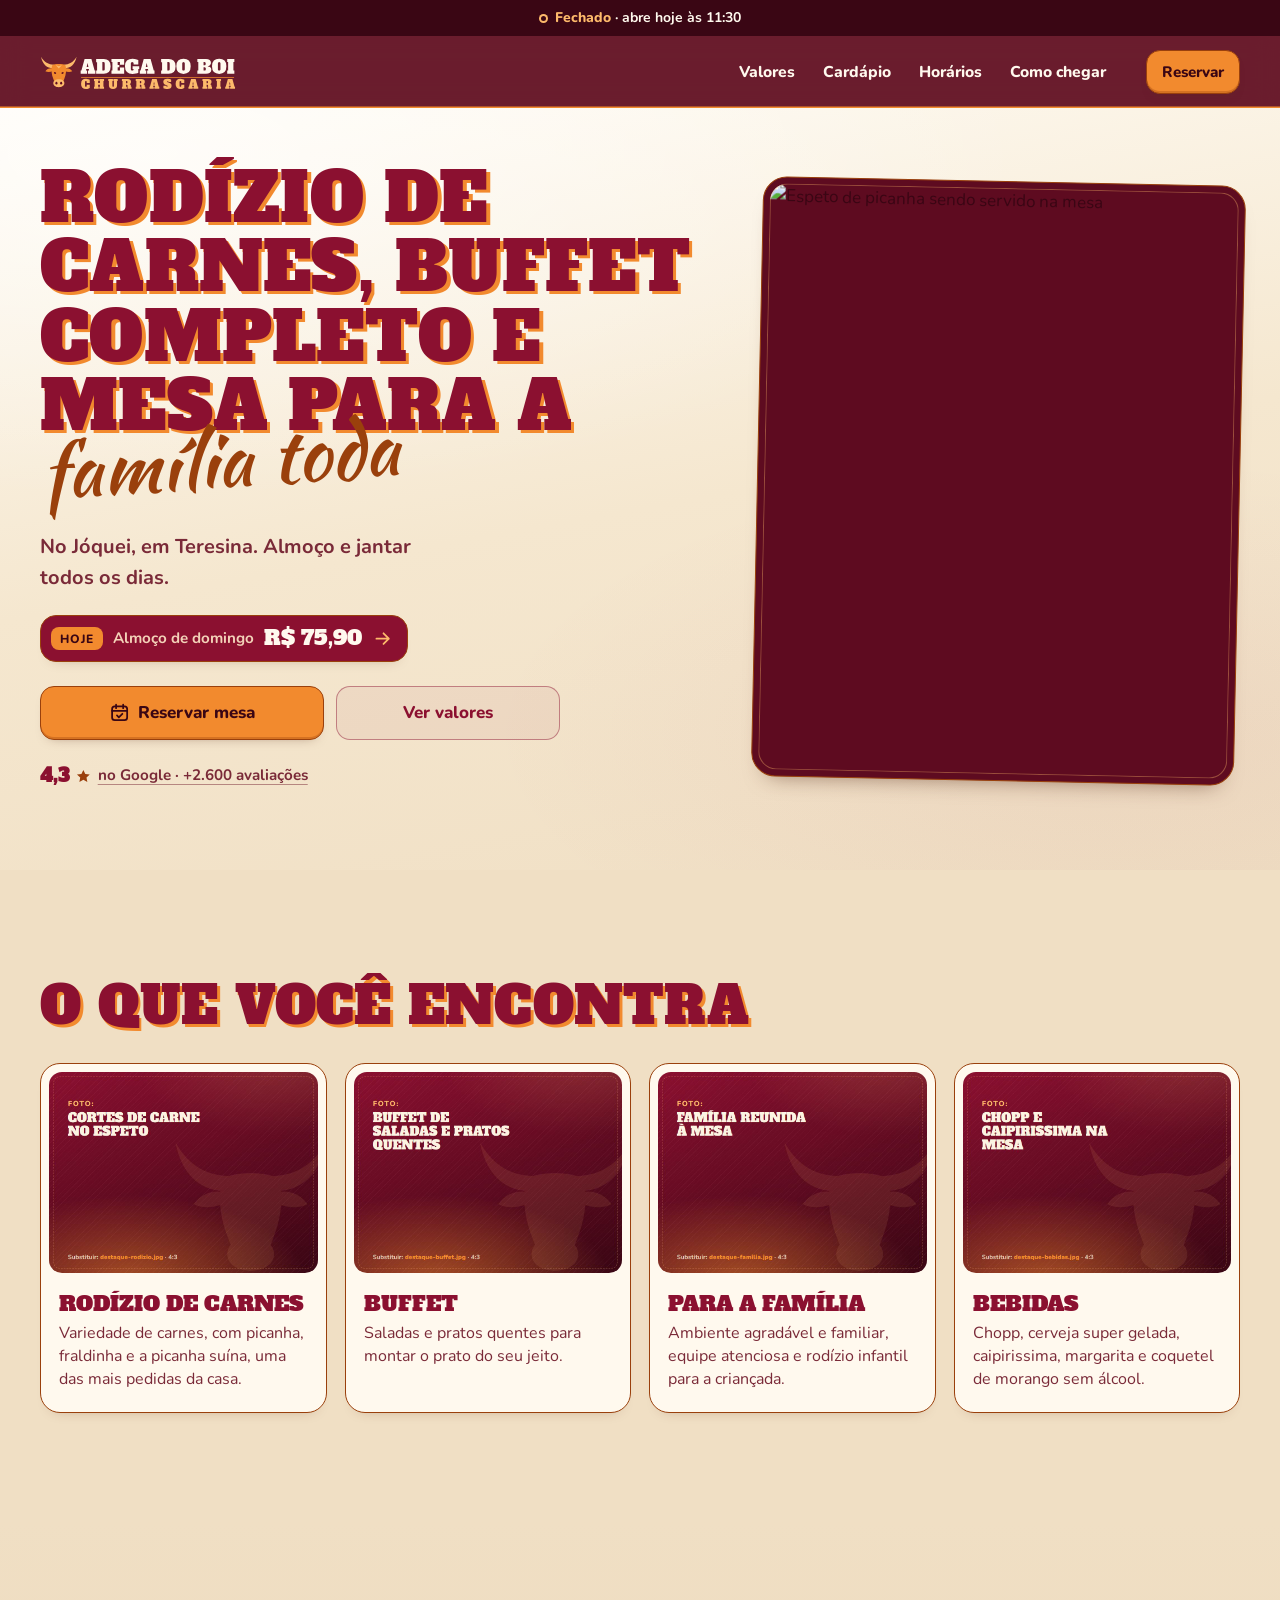
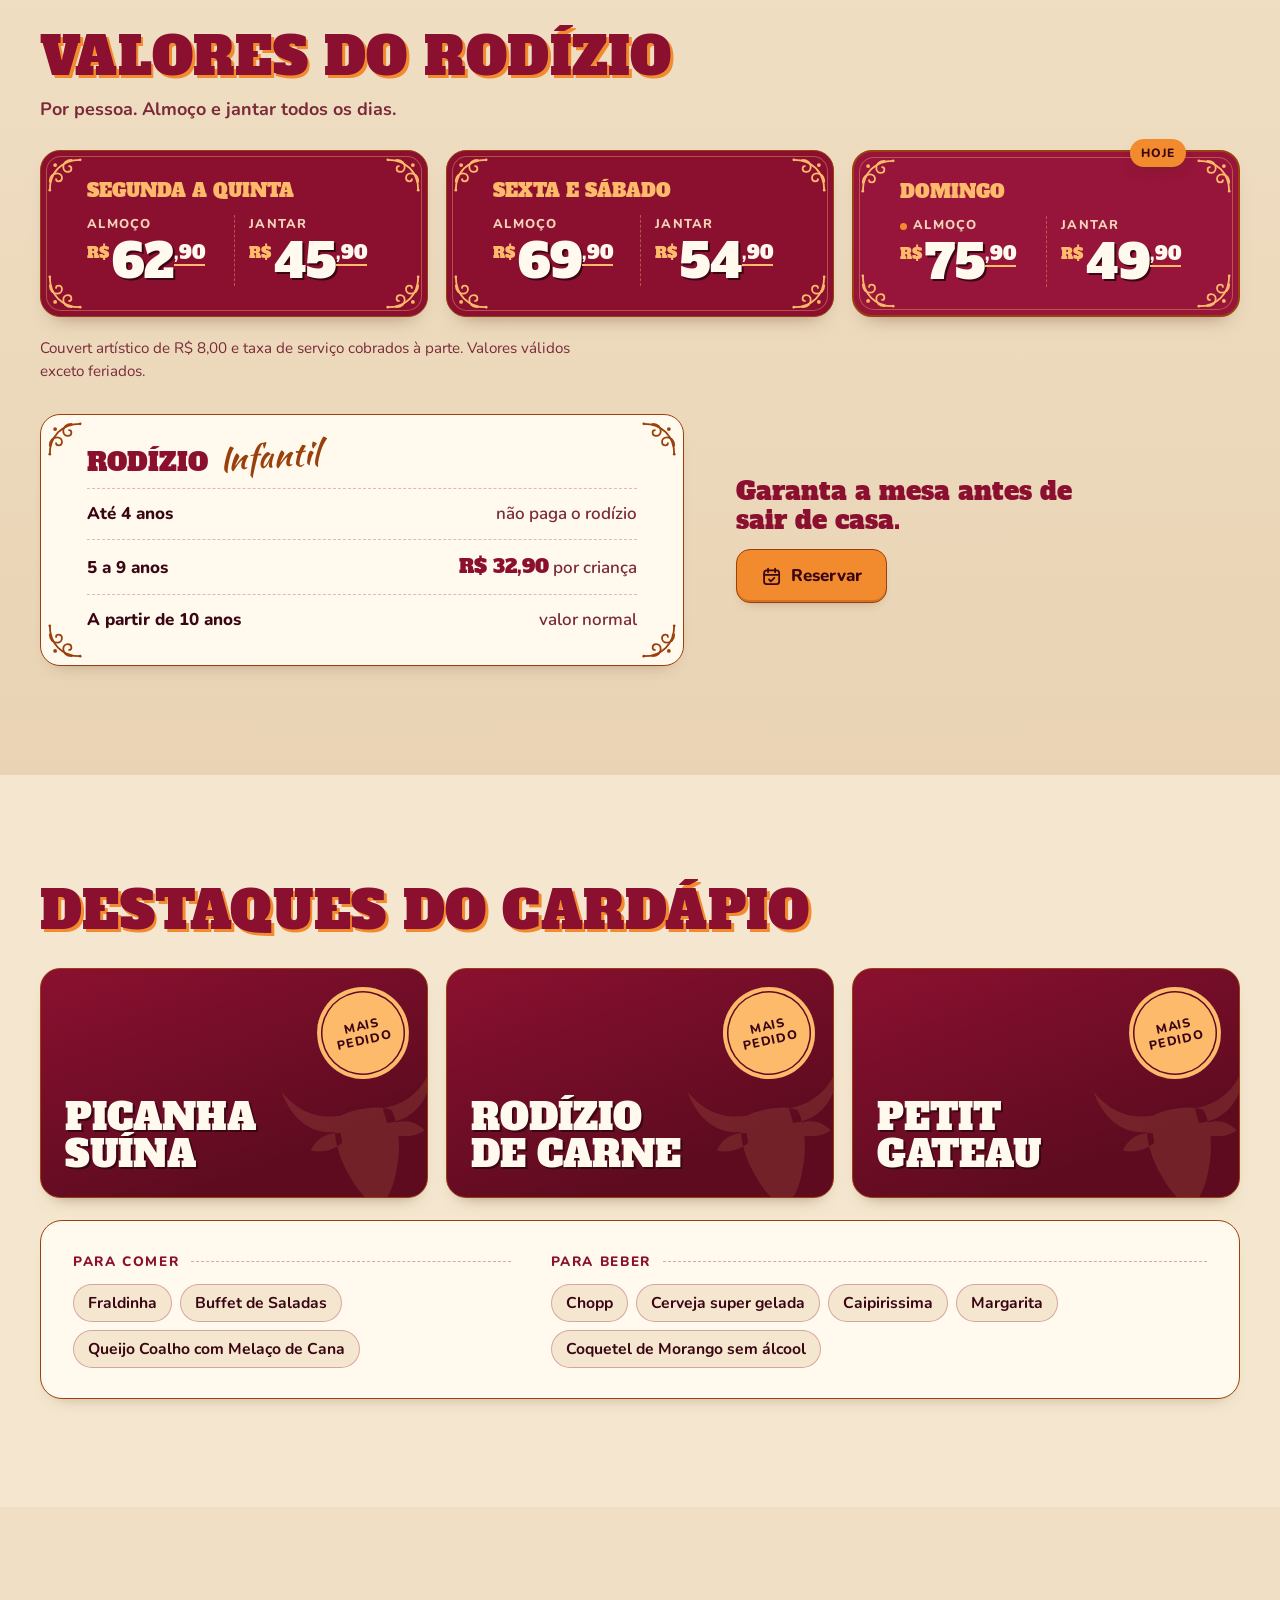
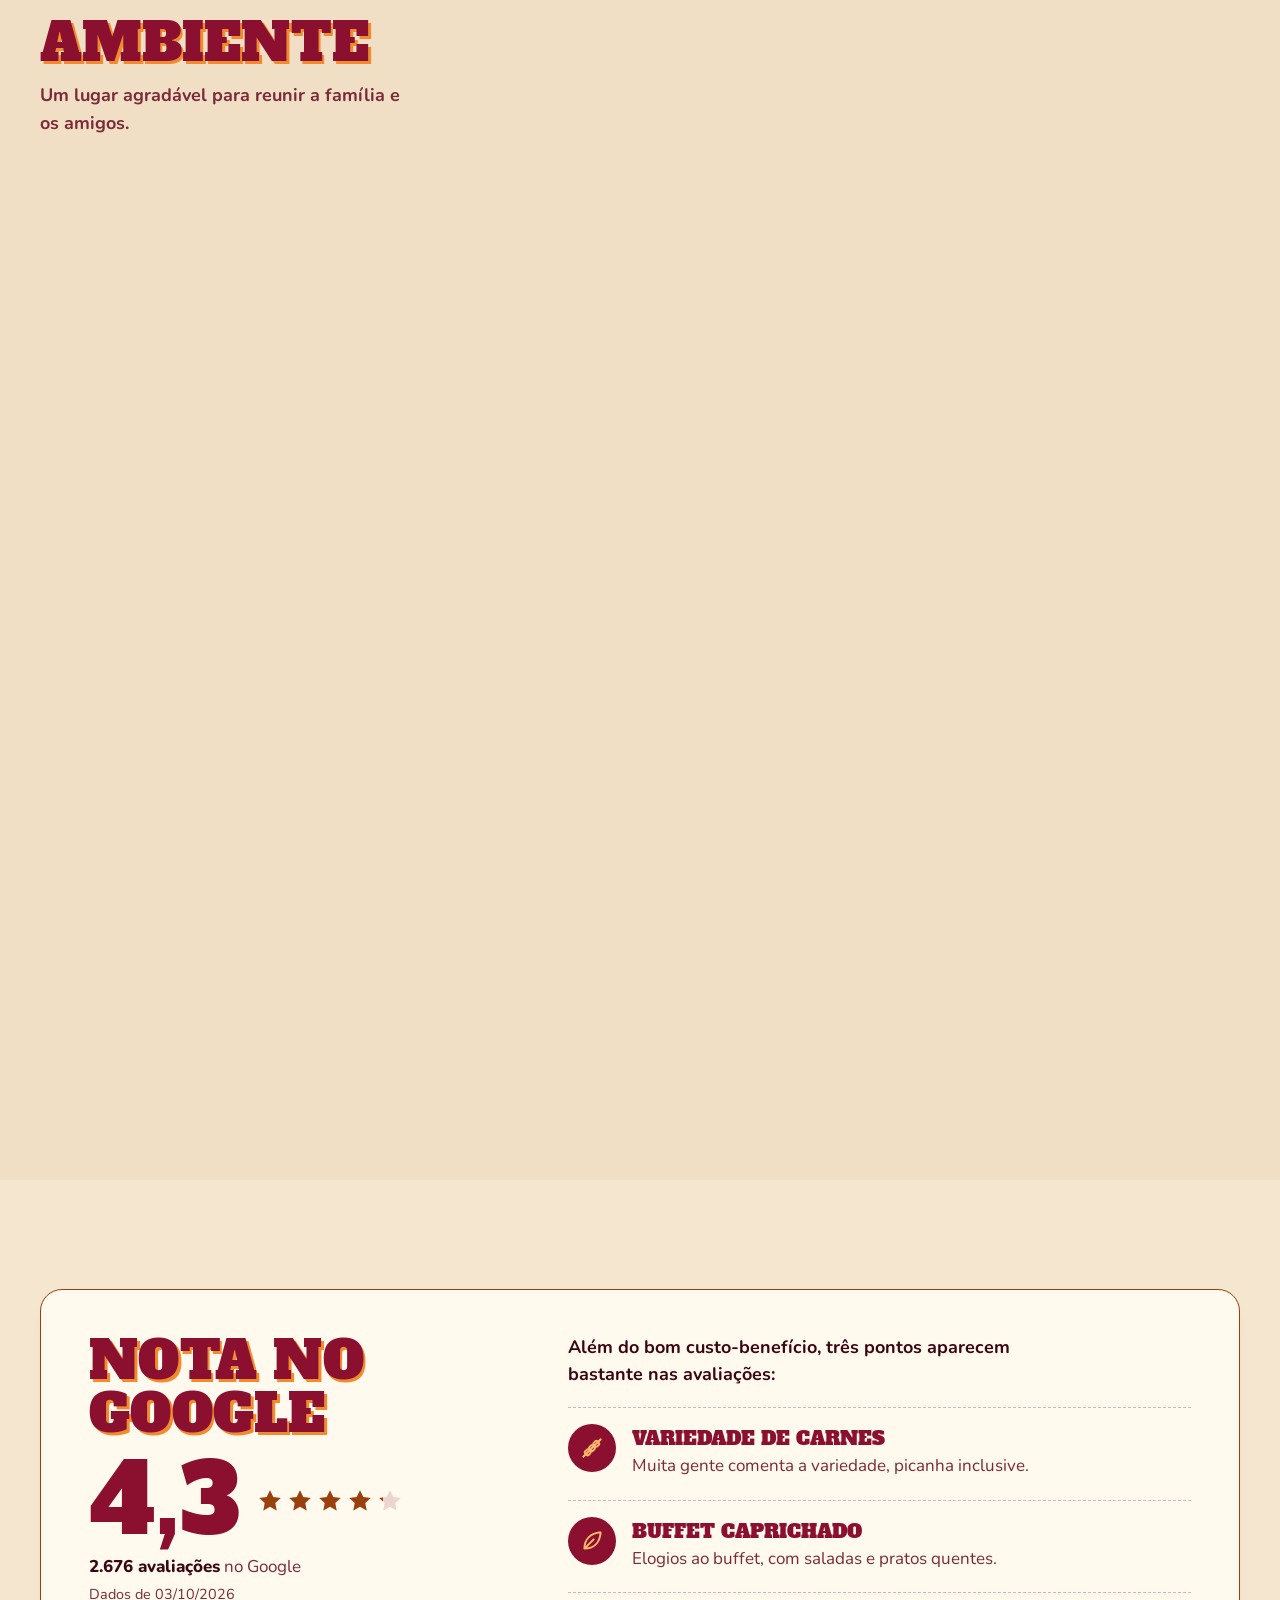
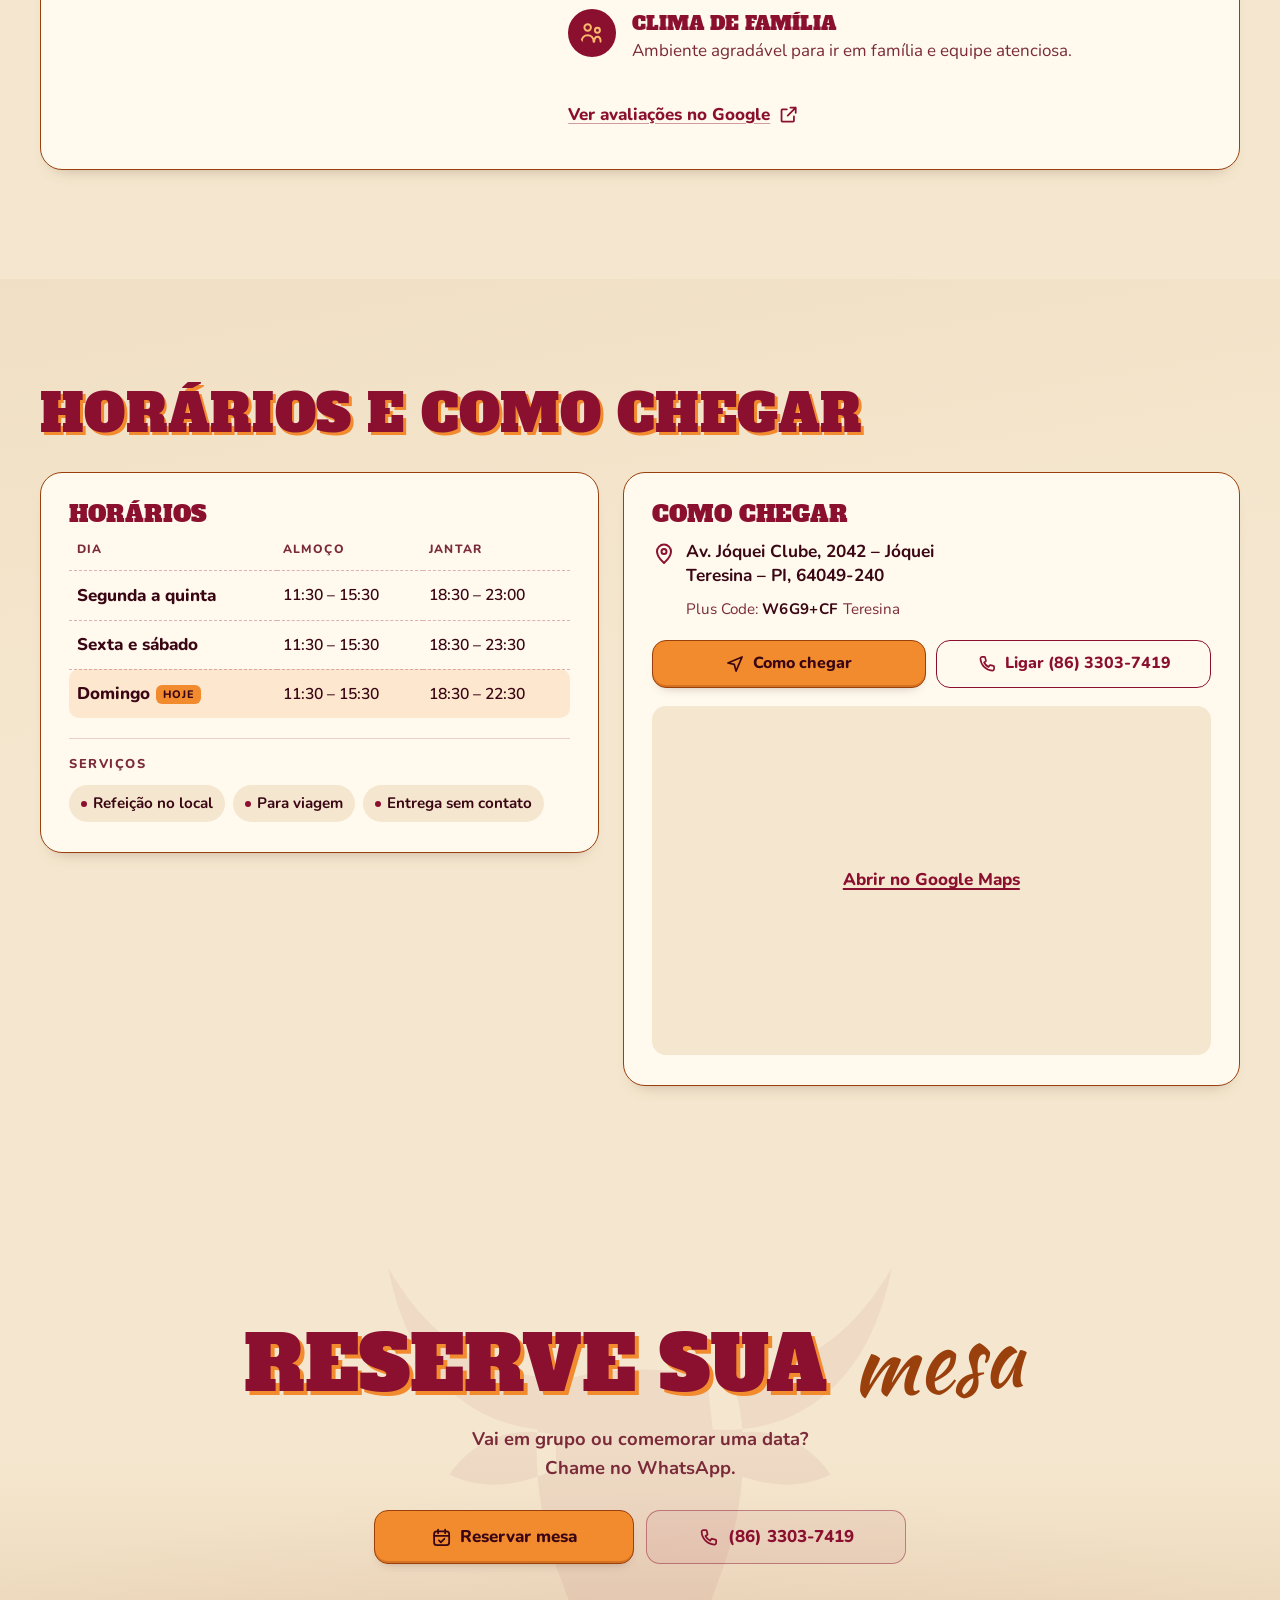
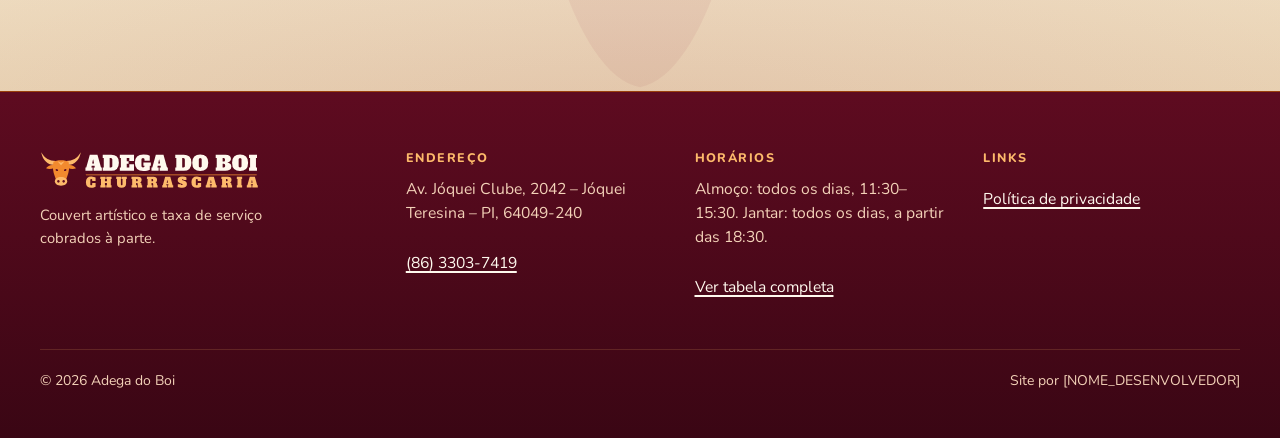
==== index.html @ 722ccd16 "Landing page da Adega do Boi Site estático de uma página para a churrascaria Adega do Boi (Jóquei, T" ====
<!doctype html>
<html lang="pt-BR">
<head>
  <meta charset="utf-8">
  <meta name="viewport" content="width=device-width, initial-scale=1, viewport-fit=cover">
  <title>Adega do Boi | Churrascaria e Rodízio em Teresina – PI</title>
  <meta name="description" content="Rodízio de carnes e buffet no Jóquei, Teresina. Veja valores, horários e reserve sua mesa.">
  <!-- CONFIRMAR: trocar https://www.adegadoboi.com.br pelo domínio final (aqui, no config.js, no sitemap.xml e no robots.txt) -->
  <link rel="canonical" href="https://www.adegadoboi.com.br/">
  <meta name="theme-color" content="#3A0614">
  <meta name="format-detection" content="telephone=no">

  <meta property="og:type" content="website">
  <meta property="og:locale" content="pt_BR">
  <meta property="og:site_name" content="Adega do Boi">
  <meta property="og:title" content="Adega do Boi | Churrascaria e Rodízio em Teresina – PI">
  <meta property="og:description" content="Rodízio de carnes e buffet no Jóquei, Teresina. Veja valores, horários e reserve sua mesa.">
  <meta property="og:url" content="https://www.adegadoboi.com.br/">
  <meta property="og:image" content="https://www.adegadoboi.com.br/assets/img/og-image.jpg">
  <meta property="og:image:width" content="1200">
  <meta property="og:image:height" content="630">
  <meta property="og:image:alt" content="Adega do Boi — rodízio de carnes e buffet no Jóquei, Teresina">
  <meta name="twitter:card" content="summary_large_image">
  <meta name="twitter:title" content="Adega do Boi | Churrascaria e Rodízio em Teresina – PI">
  <meta name="twitter:description" content="Rodízio de carnes e buffet no Jóquei, Teresina. Veja valores, horários e reserve sua mesa.">
  <meta name="twitter:image" content="https://www.adegadoboi.com.br/assets/img/og-image.jpg">

  <link rel="icon" href="assets/img/favicon.svg" type="image/svg+xml">
  <link rel="apple-touch-icon" href="assets/img/apple-touch-icon.png">

  <link rel="preconnect" href="https://fonts.googleapis.com">
  <link rel="preconnect" href="https://fonts.gstatic.com" crossorigin>
  <link rel="stylesheet" href="https://fonts.googleapis.com/css2?family=Alfa+Slab+One&amp;family=Kaushan+Script&amp;family=Nunito:wght@400;600;700;800&amp;display=swap" media="print" onload="this.media='all'">
  <noscript><link rel="stylesheet" href="https://fonts.googleapis.com/css2?family=Alfa+Slab+One&amp;family=Kaushan+Script&amp;family=Nunito:wght@400;600;700;800&amp;display=swap"></noscript>
  <link rel="stylesheet" href="assets/css/style.css">
  <script>(function(d){d.classList.add("js","cta-hero-visivel");if(!matchMedia('(prefers-reduced-motion: reduce)').matches&&'IntersectionObserver' in window){d.classList.add('js-motion');setTimeout(function(){if(!window.__adbReady)d.classList.remove('js-motion')},3000)}})(document.documentElement)</script>

  <script type="application/ld+json">
  {
    "@context": "https://schema.org",
    "@type": "Restaurant",
    "name": "Adega do Boi",
    "url": "https://www.adegadoboi.com.br/",
    "image": "https://www.adegadoboi.com.br/assets/img/og-image.jpg",
    "telephone": "+55 86 3303-7419",
    "servesCuisine": ["Churrasco", "Rodízio de carnes", "Brasileira"],
    "priceRange": "R$ 40–120",
    "address": {
      "@type": "PostalAddress",
      "streetAddress": "Av. Jóquei Clube, 2042 – Jóquei",
      "addressLocality": "Teresina",
      "addressRegion": "PI",
      "postalCode": "64049-240",
      "addressCountry": "BR"
    },
    "openingHoursSpecification": [
      { "@type": "OpeningHoursSpecification", "dayOfWeek": ["Monday", "Tuesday", "Wednesday", "Thursday", "Friday", "Saturday", "Sunday"], "opens": "11:30", "closes": "15:30" },
      { "@type": "OpeningHoursSpecification", "dayOfWeek": ["Monday", "Tuesday", "Wednesday", "Thursday"], "opens": "18:30", "closes": "23:00" },
      { "@type": "OpeningHoursSpecification", "dayOfWeek": ["Friday", "Saturday"], "opens": "18:30", "closes": "23:30" },
      { "@type": "OpeningHoursSpecification", "dayOfWeek": "Sunday", "opens": "18:30", "closes": "22:30" }
    ]
  }
  </script>
</head>
<body>
  <!-- Ícones (desenhados à mão, traço único) -->
  <svg width="0" height="0" style="position:absolute" aria-hidden="true" focusable="false">
    <defs>
      <symbol id="i-mesa" viewBox="0 0 24 24"><rect x="3.5" y="5" width="17" height="15.5" rx="3"/><path d="M8 3v4M16 3v4M3.5 10h17M9 15.2l2.1 2.1 4-4"/></symbol>
      <symbol id="i-tel" viewBox="0 0 24 24"><path d="M6.2 3.5h2.6c.5 0 .9.3 1 .8l.9 3.6c.1.4 0 .9-.4 1.1l-1.8 1.2a12 12 0 0 0 5.3 5.3l1.2-1.8c.3-.4.7-.5 1.1-.4l3.6.9c.5.1.8.5.8 1v2.6c0 1.2-1 2.2-2.2 2.1C10.6 19.4 4.6 13.4 4.1 5.7 4 4.5 5 3.5 6.2 3.5z"/></symbol>
      <symbol id="i-rota" viewBox="0 0 24 24"><path d="M3.5 10.8 20.5 3.5l-7.3 17-2.1-8.1z"/></symbol>
      <symbol id="i-pin" viewBox="0 0 24 24"><path d="M12 21s-7-6.1-7-11.4a7 7 0 0 1 14 0C19 14.9 12 21 12 21z"/><circle cx="12" cy="9.6" r="2.5"/></symbol>
      <symbol id="i-menu" viewBox="0 0 24 24"><path d="M4 7h16M4 12h16M4 17h16"/></symbol>
      <symbol id="i-fechar" viewBox="0 0 24 24"><path d="M6 6l12 12M18 6 6 18"/></symbol>
      <symbol id="i-insta" viewBox="0 0 24 24"><rect x="3.5" y="3.5" width="17" height="17" rx="5"/><circle cx="12" cy="12" r="4"/><circle cx="17.2" cy="6.8" r=".6"/></symbol>
      <symbol id="i-seta" viewBox="0 0 24 24"><path d="M5 12h14M13 6l6 6-6 6"/></symbol>
      <symbol id="i-externo" viewBox="0 0 24 24"><path d="M14 4h6v6M20 4l-9 9M18 14v5a1 1 0 0 1-1 1H5a1 1 0 0 1-1-1V7a1 1 0 0 1 1-1h5"/></symbol>
      <symbol id="i-estrela" viewBox="0 0 24 24"><path d="m12 2.8 2.8 5.8 6.4.8-4.7 4.4 1.2 6.3L12 17l-5.7 3.1 1.2-6.3-4.7-4.4 6.4-.8z"/></symbol>
      <symbol id="i-espeto" viewBox="0 0 24 24"><path d="M3 21 21 3"/><rect x="5.7" y="13.8" width="4.6" height="4.6" rx="1.2" transform="rotate(45 8 16.1)"/><rect x="9.7" y="9.8" width="4.6" height="4.6" rx="1.2" transform="rotate(45 12 12.1)"/><rect x="13.7" y="5.8" width="4.6" height="4.6" rx="1.2" transform="rotate(45 16 8.1)"/></symbol>
      <symbol id="i-folha" viewBox="0 0 24 24"><path d="M5 19C5 10.5 10.5 5 20 4c-.8 9.4-6.3 15-15 15zM5 19l8.5-8.5"/></symbol>
      <symbol id="i-familia" viewBox="0 0 24 24"><circle cx="8" cy="7" r="3"/><circle cx="17" cy="9.4" r="2.3"/><path d="M2.5 20c0-3.6 2.4-6 5.5-6s5.5 2.4 5.5 6M14 20c.2-2.8 1.3-4.5 3-4.5s2.9 1.7 3 4.5"/></symbol>
      <symbol id="i-boi" viewBox="0 0 100 100"><path d="M37 41C22 42 9 33 5 12c8 14 19 20 33 20zM63 41c15 1 28-8 32-29-8 14-19 20-33 20zM35 42c-8-2-15 1-19 7 6 3 13 2 19-1zM65 42c8-2 15 1 19 7-6 3-13 2-19-1zM33 34c6-5 28-5 34 0 3 10 1 24-3 34-3 9-8 18-14 19-6-1-11-10-14-19-4-10-6-24-3-34z"/></symbol>
    </defs>
  </svg>

  <a class="skip" href="#conteudo">Pular para o conteúdo</a>

  <!-- 1. Status (calculado em JS a partir da tabela de horários, fuso America/Fortaleza) -->
  <div class="status" data-status>
    <p class="status__line">
      <span class="status__dot" aria-hidden="true"></span>
      <span class="status__window"><span class="status__text" data-status-text>Almoço e jantar todos os dias</span></span>
    </p>
  </div>

  <!-- 2. Header -->
  <header class="header" data-header>
    <div class="header__bar wrap">
      <a class="header__logo" href="#topo" aria-label="Adega do Boi, ir para o início">
        <!-- Logo PROVISÓRIO: troque o arquivo assets/img/logo-placeholder.svg -->
        <img src="assets/img/logo-placeholder.svg" width="419" height="81" alt="Adega do Boi — Churrascaria">
      </a>
      <nav class="nav" aria-label="Seções">
        <ul class="nav__list">
          <li><a href="#valores">Valores</a></li>
          <li><a href="#cardapio">Cardápio</a></li>
          <li><a href="#horarios">Horários</a></li>
          <li><a href="#como-chegar">Como chegar</a></li>
        </ul>
      </nav>
      <a class="btn btn--primary btn--sm header__cta" href="https://wa.me/558633037419?text=Ol%C3%A1!%20Gostaria%20de%20reservar%20uma%20mesa%20na%20Adega%20do%20Boi.%0AData%3A%20__%0AHor%C3%A1rio%3A%20__%0APessoas%3A%20__" target="_blank" rel="noopener" data-reserva data-track="reservar_whatsapp" data-origem="header">Reservar</a>
      <button class="header__toggle" type="button" aria-expanded="false" aria-controls="menu-mobile" data-menu-toggle>
        <svg class="icon icon--abrir" aria-hidden="true"><use href="#i-menu"/></svg>
        <svg class="icon icon--fechar" aria-hidden="true"><use href="#i-fechar"/></svg>
        <span class="sr-only">Menu</span>
      </button>
    </div>
    <div class="menu" id="menu-mobile" data-menu>
      <ul class="menu__list wrap">
        <li><a href="#valores">Valores</a></li>
        <li><a href="#cardapio">Cardápio</a></li>
        <li><a href="#horarios">Horários</a></li>
        <li><a href="#como-chegar">Como chegar</a></li>
      </ul>
    </div>
  </header>

  <main id="conteudo">
    <!-- 3. Hero -->
    <section class="hero" id="topo" aria-labelledby="hero-titulo">
      <div class="hero__inner wrap">
        <div class="hero__text">
          <h1 class="hero__title" id="hero-titulo">
            Rodízio de carnes, buffet completo e mesa para&nbsp;a <span class="brush brush--paint">família toda</span>
          </h1>
          <p class="hero__sub">No Jóquei, em Teresina. Almoço e jantar todos os dias.</p>

          <!-- Preenchido pelo JS a partir da tabela de valores abaixo (sem duplicar preço) -->
          <a class="today" href="#valores" data-today hidden>
            <span class="today__tag" data-today-tag>Hoje</span>
            <span class="today__label" data-today-label></span>
            <span class="today__price" data-today-price></span>
            <svg class="icon today__arrow" aria-hidden="true"><use href="#i-seta"/></svg>
          </a>

          <div class="hero__ctas">
            <a class="btn btn--primary btn--lg" href="https://wa.me/558633037419?text=Ol%C3%A1!%20Gostaria%20de%20reservar%20uma%20mesa%20na%20Adega%20do%20Boi.%0AData%3A%20__%0AHor%C3%A1rio%3A%20__%0APessoas%3A%20__" target="_blank" rel="noopener" data-reserva data-track="reservar_whatsapp" data-origem="hero">
              <svg class="icon" aria-hidden="true"><use href="#i-mesa"/></svg>
              Reservar mesa
            </a>
            <a class="btn btn--ghost btn--lg" href="#valores">Ver valores</a>
          </div>

          <!-- CONFIRMAR: trocar pelo link de compartilhamento do perfil no Google Maps (botão "Compartilhar" do perfil) -->
          <a class="gseal" href="https://www.google.com/maps/search/?api=1&amp;query=Adega%20do%20Boi%2C%20Av.%20J%C3%B3quei%20Clube%2C%202042%2C%20Teresina%20-%20PI" target="_blank" rel="noopener" data-track="ver_avaliacoes" data-origem="hero">
            <span class="gseal__score">4,3</span>
            <svg class="icon gseal__star" aria-hidden="true"><use href="#i-estrela"/></svg>
            <span class="gseal__text">no Google · +2.600 avaliações</span>
            <span class="sr-only">(abre o Google Maps)</span>
          </a>
        </div>

        <figure class="hero__media">
          <!-- FOTO: hero.jpg (4:5). Troque o arquivo mantendo o nome. -->
          <img src="assets/img/hero.jpg" width="1200" height="1500" alt="Espeto de picanha sendo servido na mesa" fetchpriority="high" decoding="async">
        </figure>
      </div>
    </section>

    <!-- 4. O que você encontra -->
    <section class="section section--cal-2" id="encontra" aria-labelledby="encontra-titulo">
      <div class="wrap">
        <h2 class="h2 reveal" id="encontra-titulo">O que você encontra</h2>
        <ul class="features" role="list">
          <li class="feature reveal">
            <img class="feature__img" src="assets/img/destaque-rodizio.jpg" width="960" height="720" alt="Cortes de carne no espeto" loading="lazy" decoding="async">
            <div class="feature__body">
              <h3 class="feature__title">Rodízio de carnes</h3>
              <p>Variedade de carnes, com picanha, fraldinha e a picanha suína, uma das mais pedidas da casa.</p>
            </div>
          </li>
          <li class="feature reveal">
            <img class="feature__img" src="assets/img/destaque-buffet.jpg" width="960" height="720" alt="Buffet de saladas e pratos quentes" loading="lazy" decoding="async">
            <div class="feature__body">
              <h3 class="feature__title">Buffet</h3>
              <!-- CONFIRMAR: o buffet está incluso no valor do rodízio? Não afirmar até confirmar. -->
              <p>Saladas e pratos quentes para montar o prato do seu jeito.</p>
            </div>
          </li>
          <li class="feature reveal">
            <img class="feature__img" src="assets/img/destaque-familia.jpg" width="960" height="720" alt="Família reunida à mesa" loading="lazy" decoding="async">
            <div class="feature__body">
              <h3 class="feature__title">Para a família</h3>
              <p>Ambiente agradável e familiar, equipe atenciosa e rodízio infantil para a criançada.</p>
            </div>
          </li>
          <li class="feature reveal">
            <img class="feature__img" src="assets/img/destaque-bebidas.jpg" width="960" height="720" alt="Chopp e caipirissima na mesa" loading="lazy" decoding="async">
            <div class="feature__body">
              <h3 class="feature__title">Bebidas</h3>
              <p>Chopp, cerveja super gelada, caipirissima, margarita e coquetel de morango sem álcool.</p>
            </div>
          </li>
        </ul>
      </div>
    </section>

    <!-- 5. Valores do rodízio — fonte única dos preços (o JS lê daqui para o destaque "Hoje") -->
    <section class="section section--valores" id="valores" aria-labelledby="valores-titulo">
      <div class="wrap">
        <div class="valores__head reveal">
          <h2 class="h2" id="valores-titulo">Valores do rodízio</h2>
          <p class="valores__lead">Por pessoa. Almoço e jantar todos os dias.</p>
        </div>

        <div class="prices">
          <article class="price-card reveal" data-dias="1 2 3 4">
            <h3 class="price-card__days">Segunda a quinta</h3>
            <span class="price-card__hoje" data-hoje-tag hidden>Hoje</span>
            <dl class="price-card__rows">
              <div class="price-row" data-refeicao="almoco">
                <dt>Almoço</dt>
                <dd><data class="price" value="62.90"><span class="price__cur">R$</span><span class="price__int">62</span><span class="price__cents">,90</span></data></dd>
              </div>
              <div class="price-row" data-refeicao="jantar">
                <dt>Jantar</dt>
                <dd><data class="price" value="45.90"><span class="price__cur">R$</span><span class="price__int">45</span><span class="price__cents">,90</span></data></dd>
              </div>
            </dl>
          </article>

          <article class="price-card reveal" data-dias="5 6">
            <h3 class="price-card__days">Sexta e sábado</h3>
            <span class="price-card__hoje" data-hoje-tag hidden>Hoje</span>
            <dl class="price-card__rows">
              <div class="price-row" data-refeicao="almoco">
                <dt>Almoço</dt>
                <dd><data class="price" value="69.90"><span class="price__cur">R$</span><span class="price__int">69</span><span class="price__cents">,90</span></data></dd>
              </div>
              <div class="price-row" data-refeicao="jantar">
                <dt>Jantar</dt>
                <dd><data class="price" value="54.90"><span class="price__cur">R$</span><span class="price__int">54</span><span class="price__cents">,90</span></data></dd>
              </div>
            </dl>
          </article>

          <article class="price-card reveal" data-dias="0">
            <h3 class="price-card__days">Domingo</h3>
            <span class="price-card__hoje" data-hoje-tag hidden>Hoje</span>
            <dl class="price-card__rows">
              <div class="price-row" data-refeicao="almoco">
                <dt>Almoço</dt>
                <dd><data class="price" value="75.90"><span class="price__cur">R$</span><span class="price__int">75</span><span class="price__cents">,90</span></data></dd>
              </div>
              <div class="price-row" data-refeicao="jantar">
                <dt>Jantar</dt>
                <dd><data class="price" value="49.90"><span class="price__cur">R$</span><span class="price__int">49</span><span class="price__cents">,90</span></data></dd>
              </div>
            </dl>
          </article>
        </div>

        <!-- CONFIRMAR: há música ao vivo? O site não afirma; o couvert artístico aparece só como cobrança. -->
        <p class="price-note reveal">Couvert artístico de R$ 8,00 e taxa de serviço cobrados à parte. Valores válidos exceto feriados.</p>

        <div class="valores__foot">
          <!-- CONFIRMAR: preço do rodízio infantil veio de um story com ~2 anos -->
          <div class="infantil reveal">
            <h3 class="infantil__title">Rodízio <span class="brush">Infantil</span></h3>
            <ul class="infantil__list" role="list">
              <li><span class="infantil__age">Até 4 anos</span><span class="infantil__val">não paga o rodízio</span></li>
              <li><span class="infantil__age">5 a 9 anos</span><span class="infantil__val"><strong>R$ 32,90</strong> por criança</span></li>
              <li><span class="infantil__age">A partir de 10 anos</span><span class="infantil__val">valor normal</span></li>
            </ul>
          </div>
          <div class="valores__cta reveal">
            <p>Garanta a mesa antes de sair de casa.</p>
            <a class="btn btn--primary btn--lg" href="https://wa.me/558633037419?text=Ol%C3%A1!%20Gostaria%20de%20reservar%20uma%20mesa%20na%20Adega%20do%20Boi.%0AData%3A%20__%0AHor%C3%A1rio%3A%20__%0APessoas%3A%20__" target="_blank" rel="noopener" data-reserva data-track="reservar_whatsapp" data-origem="valores">
              <svg class="icon" aria-hidden="true"><use href="#i-mesa"/></svg>
              Reservar
            </a>
          </div>
        </div>
      </div>
    </section>

    <!-- 6. Destaques do cardápio -->
    <section class="section section--cal" id="cardapio" aria-labelledby="cardapio-titulo">
      <div class="wrap">
        <h2 class="h2 reveal" id="cardapio-titulo">Destaques do cardápio</h2>
        <ul class="menu-top" role="list">
          <li class="dish reveal">
            <span class="dish__seal"><span>Mais</span> <span>pedido</span></span>
            <svg class="dish__boi" aria-hidden="true"><use href="#i-boi"/></svg>
            <h3 class="dish__name">Picanha Suína</h3>
          </li>
          <li class="dish reveal">
            <span class="dish__seal"><span>Mais</span> <span>pedido</span></span>
            <svg class="dish__boi" aria-hidden="true"><use href="#i-boi"/></svg>
            <h3 class="dish__name">Rodízio de Carne</h3>
          </li>
          <li class="dish reveal">
            <span class="dish__seal"><span>Mais</span> <span>pedido</span></span>
            <svg class="dish__boi" aria-hidden="true"><use href="#i-boi"/></svg>
            <h3 class="dish__name">Petit Gateau</h3>
          </li>
        </ul>

        <div class="menu-more placa">
          <div class="menu-group reveal">
            <h3 class="menu-group__title">Para comer</h3>
            <ul class="chips" role="list">
              <li>Fraldinha</li>
              <li>Buffet de Saladas</li>
              <li>Queijo Coalho com Melaço de Cana</li>
            </ul>
          </div>
          <div class="menu-group reveal">
            <h3 class="menu-group__title">Para beber</h3>
            <ul class="chips" role="list">
              <li>Chopp</li>
              <li>Cerveja super gelada</li>
              <li>Caipirissima</li>
              <li>Margarita</li>
              <li>Coquetel de Morango sem álcool</li>
            </ul>
          </div>
        </div>
      </div>
    </section>

    <!-- 7. Ambiente -->
    <section class="section section--cal-2" id="ambiente" aria-labelledby="ambiente-titulo">
      <div class="wrap">
        <div class="ambiente__head reveal">
          <h2 class="h2" id="ambiente-titulo">Ambiente</h2>
          <p>Um lugar agradável para reunir a família e os amigos.</p>
        </div>
        <ul class="gallery" role="list">
          <li class="gallery__item reveal-clip"><img src="assets/img/galeria-1.jpg" width="1200" height="900" alt="Salão principal visto da entrada" loading="lazy" decoding="async"></li>
          <li class="gallery__item reveal-clip"><img src="assets/img/galeria-2.jpg" width="1200" height="900" alt="Mesa posta para família" loading="lazy" decoding="async"></li>
          <li class="gallery__item reveal-clip"><img src="assets/img/galeria-3.jpg" width="1200" height="900" alt="Passador servindo carne na mesa" loading="lazy" decoding="async"></li>
          <li class="gallery__item reveal-clip"><img src="assets/img/galeria-4.jpg" width="1200" height="900" alt="Buffet de saladas" loading="lazy" decoding="async"></li>
          <li class="gallery__item reveal-clip"><img src="assets/img/galeria-5.jpg" width="1200" height="900" alt="Chopp sendo tirado no balcão" loading="lazy" decoding="async"></li>
          <li class="gallery__item reveal-clip"><img src="assets/img/galeria-6.jpg" width="1200" height="900" alt="Fachada da Adega do Boi na Av. Jóquei Clube" loading="lazy" decoding="async"></li>
        </ul>
      </div>
    </section>

    <!-- 8. Prova social (sem depoimentos; temas parafraseados das avaliações públicas) -->
    <section class="section section--cal" id="avaliacoes" aria-labelledby="avaliacoes-titulo">
      <div class="wrap"><div class="social placa">
        <div class="social__score reveal">
          <h2 class="h2" id="avaliacoes-titulo">Nota no Google</h2>
          <p class="score">
            <span class="score__num">4,3</span>
            <span class="score__stars" aria-hidden="true">
              <span class="score__row"><svg class="icon"><use href="#i-estrela"/></svg><svg class="icon"><use href="#i-estrela"/></svg><svg class="icon"><use href="#i-estrela"/></svg><svg class="icon"><use href="#i-estrela"/></svg><svg class="icon"><use href="#i-estrela"/></svg></span>
              <span class="score__row score__row--fill" style="--nota: 86%"><svg class="icon"><use href="#i-estrela"/></svg><svg class="icon"><use href="#i-estrela"/></svg><svg class="icon"><use href="#i-estrela"/></svg><svg class="icon"><use href="#i-estrela"/></svg><svg class="icon"><use href="#i-estrela"/></svg></span>
            </span>
            <span class="sr-only">de 5 estrelas</span>
          </p>
          <p class="score__meta"><strong>2.676 avaliações</strong> no Google<br><span>Dados de 03/10/2026</span></p>
        </div>

        <div class="social__themes">
          <p class="social__intro reveal">Além do bom custo-benefício, três pontos aparecem bastante nas avaliações:</p>
          <ul class="themes" role="list">
            <li class="theme reveal">
              <svg class="icon theme__icon" aria-hidden="true"><use href="#i-espeto"/></svg>
              <div><h3 class="theme__title">Variedade de carnes</h3><p>Muita gente comenta a variedade, picanha inclusive.</p></div>
            </li>
            <li class="theme reveal">
              <svg class="icon theme__icon" aria-hidden="true"><use href="#i-folha"/></svg>
              <div><h3 class="theme__title">Buffet caprichado</h3><p>Elogios ao buffet, com saladas e pratos quentes.</p></div>
            </li>
            <li class="theme reveal">
              <svg class="icon theme__icon" aria-hidden="true"><use href="#i-familia"/></svg>
              <div><h3 class="theme__title">Clima de família</h3><p>Ambiente agradável para ir em família e equipe atenciosa.</p></div>
            </li>
          </ul>
          <!-- CONFIRMAR: trocar pelo link de compartilhamento do perfil no Google Maps -->
          <a class="link-arrow reveal" href="https://www.google.com/maps/search/?api=1&amp;query=Adega%20do%20Boi%2C%20Av.%20J%C3%B3quei%20Clube%2C%202042%2C%20Teresina%20-%20PI" target="_blank" rel="noopener" data-track="ver_avaliacoes" data-origem="avaliacoes">
            Ver avaliações no Google
            <svg class="icon" aria-hidden="true"><use href="#i-externo"/></svg>
          </a>
        </div>
      </div></div>
    </section>

    <!-- 9. Horários e como chegar — a tabela abaixo é a FONTE ÚNICA dos horários (status do topo, destaque "Hoje" e rodapé leem daqui) -->
    <section class="section section--horarios" id="horarios" aria-labelledby="horarios-titulo">
      <div class="wrap">
        <h2 class="h2 reveal" id="horarios-titulo">Horários e como chegar</h2>
        <div class="visit">
          <div class="board board--hours placa reveal">
            <h3 class="board__title">Horários</h3>
            <!-- CONFIRMAR: horários em feriados -->
            <table class="hours" data-hours>
              <caption class="sr-only">Horários de funcionamento: almoço e jantar</caption>
              <thead>
                <tr><th scope="col">Dia</th><th scope="col">Almoço</th><th scope="col">Jantar</th></tr>
              </thead>
              <tbody>
                <tr data-dias="1 2 3 4">
                  <th scope="row">Segunda a quinta</th>
                  <td data-refeicao="almoco" data-abre="11:30" data-fecha="15:30">11:30 – 15:30</td>
                  <td data-refeicao="jantar" data-abre="18:30" data-fecha="23:00">18:30 – 23:00</td>
                </tr>
                <tr data-dias="5 6">
                  <th scope="row">Sexta e sábado</th>
                  <td data-refeicao="almoco" data-abre="11:30" data-fecha="15:30">11:30 – 15:30</td>
                  <td data-refeicao="jantar" data-abre="18:30" data-fecha="23:30">18:30 – 23:30</td>
                </tr>
                <tr data-dias="0">
                  <th scope="row">Domingo</th>
                  <td data-refeicao="almoco" data-abre="11:30" data-fecha="15:30">11:30 – 15:30</td>
                  <td data-refeicao="jantar" data-abre="18:30" data-fecha="22:30">18:30 – 22:30</td>
                </tr>
              </tbody>
            </table>
            <div class="services">
              <h4 class="services__title">Serviços</h4>
              <ul class="services__list" role="list">
                <li>Refeição no local</li>
                <li>Para viagem</li>
                <li>Entrega sem contato</li>
              </ul>
            </div>
          </div>

          <div class="board board--map placa reveal" id="como-chegar">
            <h3 class="board__title">Como chegar</h3>
            <address class="addr">
              <svg class="icon addr__icon" aria-hidden="true"><use href="#i-pin"/></svg>
              <span>Av. Jóquei Clube, 2042 – Jóquei<br>Teresina – PI, 64049-240</span>
            </address>
            <p class="plus">Plus Code: <strong>W6G9+CF</strong> Teresina</p>
            <div class="visit__ctas">
              <a class="btn btn--primary" href="https://www.google.com/maps/dir/?api=1&amp;destination=Adega%20do%20Boi%2C%20Av.%20J%C3%B3quei%20Clube%2C%202042%20-%20J%C3%B3quei%2C%20Teresina%20-%20PI%2C%2064049-240" target="_blank" rel="noopener" data-track="rota" data-origem="como_chegar">
                <svg class="icon" aria-hidden="true"><use href="#i-rota"/></svg>
                Como chegar
              </a>
              <a class="btn btn--outline" href="tel:+558633037419" data-track="ligar" data-origem="como_chegar">
                <svg class="icon" aria-hidden="true"><use href="#i-tel"/></svg>
                Ligar (86) 3303-7419
              </a>
            </div>
            <div class="map">
              <a class="map__fallback" href="https://www.google.com/maps/search/?api=1&amp;query=Adega%20do%20Boi%2C%20Av.%20J%C3%B3quei%20Clube%2C%202042%2C%20Teresina%20-%20PI" target="_blank" rel="noopener" tabindex="-1" aria-hidden="true">Abrir no Google Maps</a>
              <iframe title="Mapa: Adega do Boi, Av. Jóquei Clube, 2042, Teresina" src="https://www.google.com/maps?q=Adega%20do%20Boi%2C%20Av.%20J%C3%B3quei%20Clube%2C%202042%20-%20J%C3%B3quei%2C%20Teresina%20-%20PI%2C%2064049-240&amp;output=embed" width="600" height="400" loading="lazy" referrerpolicy="no-referrer-when-downgrade"></iframe>
            </div>
          </div>
        </div>
      </div>
    </section>

    <!-- 10. CTA final -->
    <section class="cta" aria-labelledby="cta-titulo">
      <svg class="cta__boi" aria-hidden="true" focusable="false"><use href="#i-boi"/></svg>
      <div class="wrap cta__inner reveal">
        <h2 class="cta__title" id="cta-titulo">Reserve sua <span class="brush">mesa</span></h2>
        <p class="cta__text" data-cta-text data-sem-whatsapp="Vai em grupo ou comemorar uma data? Ligue para a gente e garanta a mesa.">Vai em grupo ou comemorar uma data? Chame no WhatsApp.</p>
        <div class="cta__actions">
          <a class="btn btn--primary btn--lg" href="https://wa.me/558633037419?text=Ol%C3%A1!%20Gostaria%20de%20reservar%20uma%20mesa%20na%20Adega%20do%20Boi.%0AData%3A%20__%0AHor%C3%A1rio%3A%20__%0APessoas%3A%20__" target="_blank" rel="noopener" data-reserva data-track="reservar_whatsapp" data-origem="cta_final">
            <svg class="icon" aria-hidden="true"><use href="#i-mesa"/></svg>
            Reservar mesa
          </a>
          <a class="btn btn--ghost btn--lg" href="tel:+558633037419" data-track="ligar" data-origem="cta_final">
            <svg class="icon" aria-hidden="true"><use href="#i-tel"/></svg>
            (86) 3303-7419
          </a>
        </div>
      </div>
    </section>
  </main>

  <!-- 11. Rodapé -->
  <footer class="footer">
    <div class="wrap footer__grid">
      <div class="footer__brand">
        <img src="assets/img/logo-placeholder.svg" width="419" height="81" alt="Adega do Boi — Churrascaria" loading="lazy">
        <p class="footer__note">Couvert artístico e taxa de serviço cobrados à parte.</p>
      </div>
      <div>
        <h2 class="footer__title">Endereço</h2>
        <p>Av. Jóquei Clube, 2042 – Jóquei<br>Teresina – PI, 64049-240</p>
        <p><a href="tel:+558633037419" data-track="ligar" data-origem="rodape">(86) 3303-7419</a></p>
      </div>
      <div>
        <h2 class="footer__title">Horários</h2>
        <p data-hours-summary>Almoço e jantar todos os dias.</p>
        <p><a href="#horarios">Ver tabela completa</a></p>
      </div>
      <div>
        <h2 class="footer__title">Links</h2>
        <ul class="footer__links" role="list">
          <li data-instagram hidden><a href="#" data-instagram-link data-track="instagram" data-origem="rodape" target="_blank" rel="noopener"><svg class="icon" aria-hidden="true"><use href="#i-insta"/></svg><span data-instagram-handle>Instagram</span></a></li>
          <li><a href="politica-de-privacidade.html">Política de privacidade</a></li>
          <li data-cookie-prefs hidden><button type="button" class="linklike" data-cookie-open>Preferências de cookies</button></li>
        </ul>
      </div>
    </div>
    <div class="wrap footer__base">
      <p>© <span data-ano>2026</span> Adega do Boi</p>
      <p class="footer__credit" data-dev-credit></p>
    </div>
  </footer>

  <!-- 12. Barra fixa inferior (só no celular) -->
  <nav class="dock" aria-label="Ações rápidas">
    <a class="dock__btn dock__btn--main" href="https://wa.me/558633037419?text=Ol%C3%A1!%20Gostaria%20de%20reservar%20uma%20mesa%20na%20Adega%20do%20Boi.%0AData%3A%20__%0AHor%C3%A1rio%3A%20__%0APessoas%3A%20__" target="_blank" rel="noopener" data-reserva data-track="reservar_whatsapp" data-origem="barra_inferior">
      <svg class="icon" aria-hidden="true"><use href="#i-mesa"/></svg><span>Reservar</span>
    </a>
    <a class="dock__btn" href="tel:+558633037419" data-track="ligar" data-origem="barra_inferior">
      <svg class="icon" aria-hidden="true"><use href="#i-tel"/></svg><span>Ligar</span>
    </a>
    <a class="dock__btn" href="https://www.google.com/maps/dir/?api=1&amp;destination=Adega%20do%20Boi%2C%20Av.%20J%C3%B3quei%20Clube%2C%202042%20-%20J%C3%B3quei%2C%20Teresina%20-%20PI%2C%2064049-240" target="_blank" rel="noopener" data-track="rota" data-origem="barra_inferior">
      <svg class="icon" aria-hidden="true"><use href="#i-rota"/></svg><span>Rota</span>
    </a>
  </nav>

  <script src="assets/js/config.js"></script>
  <script src="assets/js/main.js" defer></script>
</body>
</html>
---- assets/css/style.css ----
/* ==========================================================================
   Adega do Boi — estilos
   Mobile-first (390px) → tablet → desktop
   Linguagem: letreiro pintado à mão sobre parede de cal, pendurado entre
   dois trilhos de vinho. A parede é creme; a leitura densa acontece em
   placas de creme mais claro. O vinho é tinta (títulos, texto), objeto
   (quadros de preço, cards de prato) e moldura (faixa de status, header,
   menu, dock, rodapé). O filete laranja é o fio que costura os três: a
   mesma linha fecha uma placa de creme, um quadro vinho e o header.
   Laranja preenchido só para ação e para o marcador "Hoje".
   ========================================================================== */

/* ---------- Fontes de reserva com métrica ajustada (reduz salto ao carregar) ---------- */
@font-face {
  font-family: "Alfa Fallback";
  src: local("Georgia"), local("Times New Roman");
  size-adjust: 108%;
  ascent-override: 92%;
  descent-override: 26%;
}
@font-face {
  font-family: "Nunito Fallback";
  src: local("Segoe UI"), local("Roboto"), local("Helvetica Neue"), local("Arial");
  size-adjust: 101%;
  ascent-override: 100%;
  descent-override: 35%;
}

/* ---------- Tokens ---------- */
:root {
  /* Cores da marca (posts do Instagram) */
  --vinho: #8B1030;
  --vinho-escuro: #5E0B20;
  --noite: #3A0614;
  --laranja: #F28A2E;
  --laranja-tinta: #9A400C; /* laranja legível sobre cal (5,5:1) */
  --ambar: #FDBA6B;

  /* Parede de cal: três degraus de fundo, do mais claro ao mais fundo */
  --parede: #F5E7CF;
  --parede-2: #F0DFC4;
  --parede-3: #E9D3B4;

  /* Placas e tintas */
  --creme: #FFF9EE;        /* superfície de placa e texto sobre vinho */
  --creme-2: #F5E7CF;      /* preenchimento recuado dentro de uma placa */
  --creme-suave: #F3D2B8;  /* texto secundário sobre vinho (6,6:1) */
  --tinta-2: #7A2A38;      /* texto secundário sobre cal (7,8:1) */
  --verde-aberto: #7BDB95; /* "aberto" sobre o trilho vinho (8,0:1) */

  /* O filete troca de tinta conforme o fundo: laranja sobre vinho,
     laranja-tinta sobre cal (3:1 mínimo para a borda ser percebida). */
  --filete-cor: var(--laranja-tinta);
  --filete: 1.5px solid var(--filete-cor);
  --filete-interno: rgba(253, 186, 107, 0.38);

  /* Sombra sobre cal: sépia quente e curta — a sombra de uma placa sob sol,
     nunca um halo colorido nem um cinza sujo sobre fundo quente */
  --sombra-placa: 0 10px 18px -14px rgba(84, 42, 24, 0.45);
  --sombra-placa-2: 0 8px 14px -12px rgba(84, 42, 24, 0.38);

  /* Tipografia */
  --f-display: "Alfa Slab One", "Alfa Fallback", Rockwell, Georgia, serif;
  --f-brush: "Kaushan Script", "Segoe Script", "Brush Script MT", cursive;
  --f-body: "Nunito", "Nunito Fallback", system-ui, -apple-system, "Segoe UI", Roboto, sans-serif;

  /* Movimento */
  --ease-out: cubic-bezier(0.23, 1, 0.32, 1);
  --ease-in-out: cubic-bezier(0.77, 0, 0.175, 1);

  /* Medidas */
  --gutter: 16px;
  --header-h: 64px;
  --dock-h: 68px;
  --r-board: 20px;
  --r-btn: 14px;
  --section-y: clamp(56px, 6vw + 32px, 112px);

  --focus: var(--vinho);
}

/* ---------- Base ---------- */
*, *::before, *::after { box-sizing: border-box; }

html {
  -webkit-text-size-adjust: 100%;
  text-size-adjust: 100%;
  scroll-padding-top: calc(var(--header-h) + 12px);
  scrollbar-color: var(--vinho) var(--parede-2);
  background: var(--parede-2);
  color: var(--noite);
}
@media (prefers-reduced-motion: no-preference) {
  html { scroll-behavior: smooth; }
}

body {
  margin: 0;
  font-family: var(--f-body);
  font-size: 1.0625rem;
  line-height: 1.55;
  color: var(--noite);
  background: var(--parede);
  -webkit-font-smoothing: antialiased;
  -moz-osx-font-smoothing: grayscale;
  text-rendering: optimizeLegibility;
  caret-color: var(--vinho);
}

img, svg, iframe { display: block; max-width: 100%; }
img { height: auto; }
a { color: inherit; text-underline-offset: 0.2em; text-decoration-thickness: 1.5px; }
p { margin: 0 0 1em; text-wrap: pretty; }
p:last-child { margin-bottom: 0; }
h1, h2, h3, h4 { margin: 0; font-weight: 400; text-wrap: balance; }
ul, ol { margin: 0; padding: 0; list-style: none; }
figure { margin: 0; }
address { font-style: normal; }
button { font: inherit; color: inherit; }

::selection { background: var(--laranja); color: var(--noite); }

:focus-visible {
  outline: 3px solid var(--focus);
  outline-offset: 3px;
  border-radius: 6px;
}

.sr-only {
  position: absolute !important;
  width: 1px; height: 1px;
  padding: 0; margin: -1px;
  overflow: hidden; clip: rect(0 0 0 0);
  white-space: nowrap; border: 0;
}

.skip {
  position: absolute;
  left: 12px; top: -100px;
  z-index: 100;
  padding: 12px 18px;
  background: var(--laranja);
  color: var(--noite);
  font-weight: 800;
  border-radius: var(--r-btn);
  text-decoration: none;
}
.skip:focus { top: 12px; }

.wrap {
  width: min(100% - (var(--gutter) * 2), 1200px);
  margin-inline: auto;
}

.icon {
  width: 1.25em;
  height: 1.25em;
  flex: none;
  fill: none;
  stroke: currentColor;
  stroke-width: 2;
  stroke-linecap: round;
  stroke-linejoin: round;
}

/* ---------- Letreiro: título e palavra de pincel ---------- */
.h2 {
  font-family: var(--f-display);
  font-size: clamp(1.9rem, 1.35rem + 2.4vw, 3.25rem);
  line-height: 1.02;
  letter-spacing: 0.005em;
  text-transform: uppercase;
  margin-bottom: 0.6em;
  color: var(--vinho);
  text-shadow: 0.055em 0.055em 0 var(--laranja);
}

.brush {
  display: inline-block;
  font-family: var(--f-brush);
  font-size: 1.14em;
  line-height: 0.9;
  text-transform: none;
  letter-spacing: 0;
  color: var(--laranja-tinta);
  /* A letra sombreada é técnica de maiúscula slab; o pincel vai em tinta única */
  text-shadow: none;
  transform: rotate(-4deg);
  transform-origin: 0 70%;
  padding: 0 0.12em 0.08em 0.02em;
}

/* ---------- Botões ---------- */
.btn {
  display: inline-flex;
  align-items: center;
  justify-content: center;
  gap: 0.5em;
  min-height: 48px;
  padding: 0.7em 1.25em;
  border: 1.5px solid transparent;
  border-radius: var(--r-btn);
  font-family: var(--f-body);
  font-weight: 800;
  font-size: 1rem;
  line-height: 1.1;
  text-decoration: none;
  text-align: center;
  cursor: pointer;
  -webkit-tap-highlight-color: transparent;
  touch-action: manipulation;
  transition:
    transform 140ms var(--ease-out),
    background-color 180ms ease,
    border-color 180ms ease,
    color 180ms ease,
    box-shadow 180ms ease;
}
.btn:active { transform: scale(0.97); }
.btn--sm { min-height: 44px; padding: 0.55em 1em; font-size: 0.95rem; }
.btn--lg { min-height: 54px; padding: 0.8em 1.4em; font-size: 1.0625rem; }

.btn--primary {
  background: var(--laranja);
  color: var(--noite);
  border-color: var(--laranja-tinta);
  box-shadow: 0 6px 12px -9px rgba(84, 42, 24, 0.5), inset 0 -2px 0 rgba(154, 64, 12, 0.32);
}
.btn--ghost {
  color: var(--vinho);
  border-color: rgba(139, 16, 48, 0.45);
  background: rgba(139, 16, 48, 0.05);
}
.btn--outline {
  color: inherit;
  border-color: currentColor;
  background: transparent;
}

@media (hover: hover) and (pointer: fine) {
  .btn--primary:hover { background: #FF9B45; }
  .btn--ghost:hover { border-color: var(--vinho); background: rgba(139, 16, 48, 0.1); }
  .btn--outline:hover { background: rgba(139, 16, 48, 0.08); }
}

/* ==========================================================================
   1. Status
   ========================================================================== */
.status {
  background: var(--noite);
  color: var(--creme);
  font-size: 0.875rem;
  font-weight: 700;
  --focus: var(--ambar);
}
.status__line {
  margin: 0;
  display: flex;
  align-items: center;
  justify-content: center;
  gap: 0.55em;
  min-height: 36px;
  padding: 4px var(--gutter);
  text-decoration: none;
}
.status__dot {
  width: 9px; height: 9px;
  border-radius: 50%;
  background: var(--creme-suave);
  flex: none;
}
.status[data-estado="aberto"] .status__dot {
  background: var(--verde-aberto);
  box-shadow: 0 0 0 3px rgba(123, 219, 149, 0.22);
}
.status[data-estado="fechado"] .status__dot {
  background: transparent;
  box-shadow: inset 0 0 0 2px var(--ambar);
}
.status__window {
  display: inline-block;
  overflow: hidden;
  height: 1.45em;
  line-height: 1.45em;
}
.status__text { display: block; white-space: nowrap; }
.status__text strong { font-weight: 800; }
.status[data-estado="aberto"] .status__text strong { color: var(--verde-aberto); }
.status[data-estado="fechado"] .status__text strong { color: var(--ambar); }

/* ==========================================================================
   2. Header
   ========================================================================== */
.header {
  position: sticky;
  top: 0;
  z-index: 50;
  background: rgba(94, 11, 32, 0.92);
  color: var(--creme);
  -webkit-backdrop-filter: blur(14px) saturate(140%);
  backdrop-filter: blur(14px) saturate(140%);
  /* O filete como inset: fecha o trilho sem alterar a altura do header */
  box-shadow: inset 0 -1.5px 0 var(--laranja);
  transition: box-shadow 220ms ease;
  --filete-cor: var(--laranja);
  --focus: var(--ambar);
}
.header.is-scrolled {
  box-shadow: inset 0 -1.5px 0 var(--laranja), 0 14px 26px -18px rgba(42, 4, 14, 0.8);
}

.header__bar {
  display: flex;
  align-items: center;
  gap: 10px;
  height: var(--header-h);
}
.header__logo { display: flex; align-items: center; min-height: 44px; margin-right: auto; flex: none; border-radius: 8px; }
.header__logo img { height: 32px; width: auto; }

.nav { display: none; }

.header__toggle {
  display: inline-grid;
  place-items: center;
  width: 46px; height: 46px;
  margin-right: -6px;
  border: 0;
  border-radius: 12px;
  background: transparent;
  color: var(--creme);
  cursor: pointer;
  -webkit-tap-highlight-color: transparent;
}
.header__toggle { transition: transform 140ms var(--ease-out); }
.header__toggle:active { transform: scale(0.94); }
.header__toggle .icon { width: 26px; height: 26px; grid-area: 1 / 1; transition: opacity 160ms ease, transform 200ms var(--ease-out); }
.header__toggle .icon--fechar { opacity: 0; transform: rotate(-45deg) scale(0.85); }
.header__toggle[aria-expanded="true"] .icon--abrir { opacity: 0; transform: rotate(45deg) scale(0.85); }
.header__toggle[aria-expanded="true"] .icon--fechar { opacity: 1; transform: none; }

/* Menu mobile: placa que desce do header */
.menu {
  position: absolute;
  left: 0; right: 0; top: 100%;
  background: var(--vinho-escuro);
  border-bottom: var(--filete);
  box-shadow: 0 14px 18px -14px rgba(42, 4, 14, 0.7);
  opacity: 0;
  visibility: hidden;
  transform: translateY(-8px);
  transition: opacity 160ms ease, transform 200ms var(--ease-out), visibility 0s linear 200ms;
}
.menu.is-open {
  opacity: 1;
  visibility: visible;
  transform: none;
  transition: opacity 200ms ease, transform 260ms var(--ease-out), visibility 0s;
}
.menu__list { padding: 8px 0 18px; }
.menu__list a {
  display: flex;
  align-items: center;
  min-height: 56px;
  font-family: var(--f-display);
  font-size: 1.35rem;
  text-transform: uppercase;
  text-decoration: none;
  color: var(--creme);
  border-bottom: 1px dashed rgba(253, 186, 107, 0.22);
}
.menu__list li:last-child a { border-bottom: 0; }

@media (min-width: 960px) {
  .header__logo img { height: 38px; }
  .header__bar { gap: 28px; height: 72px; }
  :root { --header-h: 72px; }
  .nav { display: block; }
  .nav__list { display: flex; gap: 4px; }
  .nav__list a {
    display: inline-flex;
    align-items: center;
    min-height: 44px;
    padding: 0 12px;
    font-weight: 800;
    font-size: 0.98rem;
    text-decoration: none;
    border-radius: 10px;
    transition: background-color 160ms ease;
  }
  .header__toggle, .menu { display: none; }
}
@media (min-width: 960px) and (hover: hover) and (pointer: fine) {
  .nav__list a:hover { background: rgba(255, 249, 238, 0.1); }
}

/* ==========================================================================
   3. Hero
   ========================================================================== */
.hero {
  position: relative;
  overflow: hidden;
  padding: 28px 0 44px;
  /* Caiação: a parede não é um chapado; tem a mancha da cal e um canto quente */
  background:
    radial-gradient(118% 78% at 12% 6%, rgba(255, 255, 255, 0.6) 0%, rgba(255, 255, 255, 0) 58%),
    radial-gradient(72% 52% at 88% 82%, rgba(139, 16, 48, 0.055) 0%, rgba(139, 16, 48, 0) 70%),
    linear-gradient(170deg, #FFFCF5 0%, var(--parede) 52%, var(--parede-2) 100%);
}
.hero__inner { display: grid; gap: 28px; }

.hero__title {
  font-family: var(--f-display);
  font-size: clamp(2.05rem, 1.25rem + 3.9vw, 4.25rem);
  line-height: 1.02;
  letter-spacing: 0.004em;
  text-transform: uppercase;
  max-width: 15ch;
}
.hero__title { color: var(--vinho); text-shadow: 0.05em 0.05em 0 var(--laranja); }
.hero__title .brush {
  position: relative;
  font-size: 1.12em;
  margin-top: -0.3em;
}
.hero__sub {
  margin: 18px 0 0;
  font-size: 1.125rem;
  font-weight: 700;
  color: var(--tinta-2);
  max-width: 34ch;
}

/* Marcador "Hoje" (lido da tabela de valores) */
.today {
  display: flex;
  align-items: center;
  gap: 10px;
  width: fit-content;
  max-width: 100%;
  margin-top: 22px;
  padding: 10px 14px 10px 10px;
  border: var(--filete);
  border-radius: 16px;
  background: var(--vinho);
  color: var(--creme);
  box-shadow: var(--sombra-placa-2);
  text-decoration: none;
  line-height: 1.2;
  --filete-cor: var(--laranja);
  --focus: var(--ambar);
}
.today[hidden] { display: none; }
/* Com JS, o chip reserva o espaço e entra suave (sem empurrar os botões) */
.js .today[hidden] { display: flex; visibility: hidden; opacity: 0; transform: translateY(4px); }
.js .today { transition: opacity 240ms var(--ease-out), transform 240ms var(--ease-out); }
.today:active { transform: scale(0.97); transition-duration: 140ms; }
.today__tag {
  flex: none;
  padding: 5px 9px 4px;
  border-radius: 8px;
  background: var(--laranja);
  color: var(--noite);
  font-size: 0.75rem;
  font-weight: 800;
  letter-spacing: 0.08em;
  text-transform: uppercase;
}
.today__label { font-weight: 700; font-size: 0.95rem; color: var(--creme-suave); }
.today__price {
  font-family: var(--f-display);
  font-size: 1.3rem;
  white-space: nowrap;
  color: var(--creme);
}
.today__arrow { color: var(--ambar); transition: transform 200ms var(--ease-out); }
@media (hover: hover) and (pointer: fine) {
  .today:hover .today__arrow { transform: translateX(3px); }
}

.hero__ctas {
  display: flex;
  flex-wrap: wrap;
  gap: 12px;
  margin-top: 24px;
}
.hero__ctas .btn--primary { flex: 1 1 190px; }
.hero__ctas .btn--ghost { flex: 1 1 130px; }

.gseal {
  display: inline-flex;
  align-items: center;
  gap: 6px;
  min-height: 44px;
  margin-top: 14px;
  color: var(--tinta-2);
  font-weight: 700;
  font-size: 0.95rem;
  text-decoration: none;
}
.gseal__score { font-family: var(--f-display); font-size: 1.15rem; color: var(--vinho); }
.gseal__star { width: 1.1em; height: 1.1em; fill: var(--laranja-tinta); stroke: none; }
.gseal__text { text-decoration: underline; text-decoration-color: rgba(122, 42, 56, 0.5); text-underline-offset: 0.25em; }
@media (hover: hover) and (pointer: fine) {
  .gseal:hover .gseal__text { text-decoration-color: currentColor; }
}

/* Foto do hero como placa emoldurada */
.hero__media {
  position: relative;
  border: var(--filete);
  border-radius: 24px;
  padding: 6px;
  background: var(--vinho-escuro);
  box-shadow: 0 14px 22px -16px rgba(84, 42, 24, 0.6);
  --filete-cor: var(--laranja);
  --focus: var(--ambar);
}
.hero__media::after {
  content: "";
  position: absolute;
  inset: 6px;
  border-radius: 18px;
  box-shadow: inset 0 0 0 1px var(--filete-interno);
  pointer-events: none;
}
.hero__media img {
  width: 100%;
  aspect-ratio: 1 / 1;
  object-fit: cover;
  object-position: 50% 20%;
  border-radius: 18px;
}

@media (min-width: 600px) {
  .hero__media img { aspect-ratio: 4 / 3; object-position: 50% 15%; }
}
@media (min-width: 960px) {
  .hero { padding: 56px 0 72px; }
  .hero__inner {
    grid-template-columns: minmax(0, 1.15fr) minmax(0, 0.85fr);
    align-items: center;
    gap: clamp(40px, 5vw, 80px);
  }
  .hero__sub { font-size: 1.25rem; }
  .hero__ctas { max-width: 520px; }
  .hero__media { transform: rotate(1.2deg); }
  .hero__media img { aspect-ratio: 4 / 5; max-height: calc(100vh - 200px); min-height: 420px; object-position: 50% 30%; }
}

/* ==========================================================================
   Seções
   ========================================================================== */
.section { padding-block: var(--section-y); }

/* A parede é de cal; a placa é o creme mais claro, erguido pelo filete */
.section--cal { background: var(--parede); }
.section--cal-2 { background: var(--parede-2); }
.section--horarios {
  background: linear-gradient(170deg, var(--parede-2) 0%, var(--parede) 45%);
}

/* Placa de leitura: creme claro, filete laranja-tinta, vinhetas pintadas */
.placa {
  position: relative;
  border: var(--filete);
  border-radius: 22px;
  background: var(--creme);
  color: var(--noite);
  box-shadow: var(--sombra-placa);
}

/* Vinhetas: arabescos de canto do letreirista, só nos quadros pintados (valores e infantil).
   Âmbar sobre vinho, laranja-tinta sobre cal. */
.price-card::before,
.infantil::before {
  content: "";
  position: absolute;
  inset: 5px;
  pointer-events: none;
  background-image:
    url("data:image/svg+xml,%3Csvg xmlns='http://www.w3.org/2000/svg' viewBox='0 0 40 40' fill='none' stroke='%23FDBA6B' stroke-width='1.9' stroke-linecap='round'%3E%3Cpath d='M4 36C4 17 17 4 36 4'/%3E%3Cpath d='M4 27c0-5.6 3.6-8.8 7.7-8.8 3.1 0 5.1 2.1 5.1 4.7 0 2.3-1.7 3.8-3.6 3.8-1.6 0-2.6-1.1-2.6-2.4'/%3E%3Cpath d='M27 4c-5.6 0-8.8 3.6-8.8 7.7 0 3.1 2.1 5.1 4.7 5.1 2.3 0 3.8-1.7 3.8-3.6 0-1.6-1.1-2.6-2.4-2.6'/%3E%3Ccircle cx='9.6' cy='9.6' r='2' fill='%23FDBA6B' stroke='none'/%3E%3Ccircle cx='4' cy='36' r='1.4' fill='%23FDBA6B' stroke='none'/%3E%3Ccircle cx='36' cy='4' r='1.4' fill='%23FDBA6B' stroke='none'/%3E%3C/svg%3E"),
    url("data:image/svg+xml,%3Csvg xmlns='http://www.w3.org/2000/svg' viewBox='0 0 40 40' fill='none' stroke='%23FDBA6B' stroke-width='1.9' stroke-linecap='round'%3E%3Cg transform='matrix(-1 0 0 1 40 0)'%3E%3Cpath d='M4 36C4 17 17 4 36 4'/%3E%3Cpath d='M4 27c0-5.6 3.6-8.8 7.7-8.8 3.1 0 5.1 2.1 5.1 4.7 0 2.3-1.7 3.8-3.6 3.8-1.6 0-2.6-1.1-2.6-2.4'/%3E%3Cpath d='M27 4c-5.6 0-8.8 3.6-8.8 7.7 0 3.1 2.1 5.1 4.7 5.1 2.3 0 3.8-1.7 3.8-3.6 0-1.6-1.1-2.6-2.4-2.6'/%3E%3Ccircle cx='9.6' cy='9.6' r='2' fill='%23FDBA6B' stroke='none'/%3E%3Ccircle cx='4' cy='36' r='1.4' fill='%23FDBA6B' stroke='none'/%3E%3Ccircle cx='36' cy='4' r='1.4' fill='%23FDBA6B' stroke='none'/%3E%3C/g%3E%3C/svg%3E"),
    url("data:image/svg+xml,%3Csvg xmlns='http://www.w3.org/2000/svg' viewBox='0 0 40 40' fill='none' stroke='%23FDBA6B' stroke-width='1.9' stroke-linecap='round'%3E%3Cg transform='matrix(1 0 0 -1 0 40)'%3E%3Cpath d='M4 36C4 17 17 4 36 4'/%3E%3Cpath d='M4 27c0-5.6 3.6-8.8 7.7-8.8 3.1 0 5.1 2.1 5.1 4.7 0 2.3-1.7 3.8-3.6 3.8-1.6 0-2.6-1.1-2.6-2.4'/%3E%3Cpath d='M27 4c-5.6 0-8.8 3.6-8.8 7.7 0 3.1 2.1 5.1 4.7 5.1 2.3 0 3.8-1.7 3.8-3.6 0-1.6-1.1-2.6-2.4-2.6'/%3E%3Ccircle cx='9.6' cy='9.6' r='2' fill='%23FDBA6B' stroke='none'/%3E%3Ccircle cx='4' cy='36' r='1.4' fill='%23FDBA6B' stroke='none'/%3E%3Ccircle cx='36' cy='4' r='1.4' fill='%23FDBA6B' stroke='none'/%3E%3C/g%3E%3C/svg%3E"),
    url("data:image/svg+xml,%3Csvg xmlns='http://www.w3.org/2000/svg' viewBox='0 0 40 40' fill='none' stroke='%23FDBA6B' stroke-width='1.9' stroke-linecap='round'%3E%3Cg transform='matrix(-1 0 0 -1 40 40)'%3E%3Cpath d='M4 36C4 17 17 4 36 4'/%3E%3Cpath d='M4 27c0-5.6 3.6-8.8 7.7-8.8 3.1 0 5.1 2.1 5.1 4.7 0 2.3-1.7 3.8-3.6 3.8-1.6 0-2.6-1.1-2.6-2.4'/%3E%3Cpath d='M27 4c-5.6 0-8.8 3.6-8.8 7.7 0 3.1 2.1 5.1 4.7 5.1 2.3 0 3.8-1.7 3.8-3.6 0-1.6-1.1-2.6-2.4-2.6'/%3E%3Ccircle cx='9.6' cy='9.6' r='2' fill='%23FDBA6B' stroke='none'/%3E%3Ccircle cx='4' cy='36' r='1.4' fill='%23FDBA6B' stroke='none'/%3E%3Ccircle cx='36' cy='4' r='1.4' fill='%23FDBA6B' stroke='none'/%3E%3C/g%3E%3C/svg%3E");
  background-position: top left, top right, bottom left, bottom right;
  background-size: var(--vinheta, 30px) var(--vinheta, 30px);
  background-repeat: no-repeat;
}
.infantil::before {
  background-image:
    url("data:image/svg+xml,%3Csvg xmlns='http://www.w3.org/2000/svg' viewBox='0 0 40 40' fill='none' stroke='%239A400C' stroke-width='1.9' stroke-linecap='round'%3E%3Cpath d='M4 36C4 17 17 4 36 4'/%3E%3Cpath d='M4 27c0-5.6 3.6-8.8 7.7-8.8 3.1 0 5.1 2.1 5.1 4.7 0 2.3-1.7 3.8-3.6 3.8-1.6 0-2.6-1.1-2.6-2.4'/%3E%3Cpath d='M27 4c-5.6 0-8.8 3.6-8.8 7.7 0 3.1 2.1 5.1 4.7 5.1 2.3 0 3.8-1.7 3.8-3.6 0-1.6-1.1-2.6-2.4-2.6'/%3E%3Ccircle cx='9.6' cy='9.6' r='2' fill='%239A400C' stroke='none'/%3E%3Ccircle cx='4' cy='36' r='1.4' fill='%239A400C' stroke='none'/%3E%3Ccircle cx='36' cy='4' r='1.4' fill='%239A400C' stroke='none'/%3E%3C/svg%3E"),
    url("data:image/svg+xml,%3Csvg xmlns='http://www.w3.org/2000/svg' viewBox='0 0 40 40' fill='none' stroke='%239A400C' stroke-width='1.9' stroke-linecap='round'%3E%3Cg transform='matrix(-1 0 0 1 40 0)'%3E%3Cpath d='M4 36C4 17 17 4 36 4'/%3E%3Cpath d='M4 27c0-5.6 3.6-8.8 7.7-8.8 3.1 0 5.1 2.1 5.1 4.7 0 2.3-1.7 3.8-3.6 3.8-1.6 0-2.6-1.1-2.6-2.4'/%3E%3Cpath d='M27 4c-5.6 0-8.8 3.6-8.8 7.7 0 3.1 2.1 5.1 4.7 5.1 2.3 0 3.8-1.7 3.8-3.6 0-1.6-1.1-2.6-2.4-2.6'/%3E%3Ccircle cx='9.6' cy='9.6' r='2' fill='%239A400C' stroke='none'/%3E%3Ccircle cx='4' cy='36' r='1.4' fill='%239A400C' stroke='none'/%3E%3Ccircle cx='36' cy='4' r='1.4' fill='%239A400C' stroke='none'/%3E%3C/g%3E%3C/svg%3E"),
    url("data:image/svg+xml,%3Csvg xmlns='http://www.w3.org/2000/svg' viewBox='0 0 40 40' fill='none' stroke='%239A400C' stroke-width='1.9' stroke-linecap='round'%3E%3Cg transform='matrix(1 0 0 -1 0 40)'%3E%3Cpath d='M4 36C4 17 17 4 36 4'/%3E%3Cpath d='M4 27c0-5.6 3.6-8.8 7.7-8.8 3.1 0 5.1 2.1 5.1 4.7 0 2.3-1.7 3.8-3.6 3.8-1.6 0-2.6-1.1-2.6-2.4'/%3E%3Cpath d='M27 4c-5.6 0-8.8 3.6-8.8 7.7 0 3.1 2.1 5.1 4.7 5.1 2.3 0 3.8-1.7 3.8-3.6 0-1.6-1.1-2.6-2.4-2.6'/%3E%3Ccircle cx='9.6' cy='9.6' r='2' fill='%239A400C' stroke='none'/%3E%3Ccircle cx='4' cy='36' r='1.4' fill='%239A400C' stroke='none'/%3E%3Ccircle cx='36' cy='4' r='1.4' fill='%239A400C' stroke='none'/%3E%3C/g%3E%3C/svg%3E"),
    url("data:image/svg+xml,%3Csvg xmlns='http://www.w3.org/2000/svg' viewBox='0 0 40 40' fill='none' stroke='%239A400C' stroke-width='1.9' stroke-linecap='round'%3E%3Cg transform='matrix(-1 0 0 -1 40 40)'%3E%3Cpath d='M4 36C4 17 17 4 36 4'/%3E%3Cpath d='M4 27c0-5.6 3.6-8.8 7.7-8.8 3.1 0 5.1 2.1 5.1 4.7 0 2.3-1.7 3.8-3.6 3.8-1.6 0-2.6-1.1-2.6-2.4'/%3E%3Cpath d='M27 4c-5.6 0-8.8 3.6-8.8 7.7 0 3.1 2.1 5.1 4.7 5.1 2.3 0 3.8-1.7 3.8-3.6 0-1.6-1.1-2.6-2.4-2.6'/%3E%3Ccircle cx='9.6' cy='9.6' r='2' fill='%239A400C' stroke='none'/%3E%3Ccircle cx='4' cy='36' r='1.4' fill='%239A400C' stroke='none'/%3E%3Ccircle cx='36' cy='4' r='1.4' fill='%239A400C' stroke='none'/%3E%3C/g%3E%3C/svg%3E");
}

/* ==========================================================================
   4. O que você encontra
   ========================================================================== */
.features { display: grid; gap: 14px; }
.feature {
  display: grid;
  grid-template-columns: minmax(0, 0.8fr) minmax(0, 1.2fr);
  gap: 14px;
  align-items: center;
  padding: 8px 14px 8px 8px;
  border: var(--filete);
  border-radius: var(--r-board);
  background: var(--creme);
  color: var(--noite);
  box-shadow: var(--sombra-placa-2);
}
.feature__img {
  width: 100%;
  aspect-ratio: 4 / 3;
  object-fit: cover;
  object-position: 0 0;
  border-radius: 13px;
}
.feature__title {
  font-family: var(--f-display);
  font-size: 1.15rem;
  line-height: 1.05;
  text-transform: uppercase;
  color: var(--vinho);
  margin-bottom: 6px;
}
.feature p { font-size: 0.95rem; line-height: 1.45; color: var(--tinta-2); }

@media (min-width: 640px) {
  .features { grid-template-columns: repeat(2, minmax(0, 1fr)); gap: 18px; }
  .feature { grid-template-columns: 1fr; align-items: start; align-content: start; padding: 8px 8px 20px; }
  .feature__body { padding: 6px 10px 0; }
  .feature__title { font-size: 1.35rem; }
  .feature p { font-size: 1rem; }
}
@media (min-width: 1100px) {
  .features { grid-template-columns: repeat(4, minmax(0, 1fr)); }
}

/* ==========================================================================
   5. Valores — a placa principal
   ========================================================================== */
.section--valores {
  position: relative;
  background: linear-gradient(180deg, var(--parede-2) 0%, var(--parede-3) 100%);
}
.valores__head { margin-bottom: 26px; }
.valores__head .h2 { margin-bottom: 0.25em; }
.valores__lead { font-weight: 700; font-size: 1.125rem; color: var(--tinta-2); }

.prices { display: grid; gap: 22px; }

.price-card {
  position: relative;
  padding: 26px 38px 26px;
  border: var(--filete);
  border-radius: var(--r-board);
  background: var(--vinho);
  color: var(--creme);
  box-shadow: 0 12px 20px -14px rgba(84, 42, 24, 0.55);
  --filete-cor: var(--laranja);
  --focus: var(--ambar);
}
.price-card::after {
  content: "";
  position: absolute;
  inset: 5px;
  border-radius: 15px;
  box-shadow: inset 0 0 0 1px var(--filete-interno);
  pointer-events: none;
}
.price-card__days {
  font-family: var(--f-display);
  font-size: 1.15rem;
  line-height: 1.1;
  text-transform: uppercase;
  color: var(--ambar);
  margin-bottom: 14px;
}
.price-card__rows {
  display: grid;
  grid-template-columns: 1fr 1fr;
  margin: 0;
}
.price-row { padding-right: 12px; }
.price-row + .price-row {
  padding: 0 0 0 14px;
  border-left: 1px dashed rgba(253, 186, 107, 0.4);
}
.price-row dt {
  display: flex;
  align-items: center;
  gap: 6px;
  font-size: 0.8rem;
  font-weight: 800;
  letter-spacing: 0.1em;
  text-transform: uppercase;
  color: var(--creme-suave);
  margin-bottom: 4px;
}
.price-row dd { margin: 0; }

/* Preço pintado: R$ pequeno, inteiro grande, centavos suspensos e sublinhados */
.price {
  display: inline-flex;
  align-items: flex-start;
  font-family: var(--f-display);
  line-height: 1;
  color: var(--creme);
  white-space: nowrap;
}
.price__cur { font-size: 0.95rem; color: var(--ambar); margin: 0.35em 0.2em 0 0; }
.price__int { font-size: clamp(2.6rem, 1.4rem + 1.9vw, 3.3rem); letter-spacing: -0.01em; text-shadow: 0.05em 0.05em 0 var(--noite); }
.price__cents {
  font-size: 1.15rem;
  margin: 0.25em 0 0 0.04em;
  padding-bottom: 0.1em;
  border-bottom: 2px solid var(--ambar);
}

/* Hoje */
.price-card__hoje {
  position: absolute;
  top: -13px;
  right: 52px;
  z-index: 1;
  padding: 5px 11px 4px;
  border-radius: 999px;
  background: var(--laranja);
  color: var(--noite);
  font-size: 0.75rem;
  font-weight: 800;
  letter-spacing: 0.08em;
  text-transform: uppercase;
  box-shadow: 0 6px 14px -7px rgba(84, 42, 24, 0.6);
}
.price-card__hoje[hidden] { display: none; }
.price-card.is-today {
  border-width: 2px;
  background: #97143A;
}
.price-row.is-now dt::before {
  content: "";
  width: 7px; height: 7px;
  border-radius: 50%;
  background: var(--laranja);
}

.price-note {
  margin-top: 20px;
  max-width: 62ch;
  font-size: 0.95rem;
  color: var(--tinta-2);
}

.valores__foot {
  display: grid;
  gap: 22px;
  margin-top: 30px;
}

/* Rodízio infantil: placa de leitura */
.infantil {
  position: relative;
  padding: 28px 38px 18px;
  border-radius: var(--r-board);
  background: var(--creme);
  color: var(--noite);
  border: var(--filete);
  box-shadow: var(--sombra-placa);
}
.infantil__title {
  font-family: var(--f-display);
  font-size: 1.6rem;
  line-height: 1;
  text-transform: uppercase;
  color: var(--vinho);
  margin-bottom: 10px;
}
.infantil__title .brush { color: var(--laranja-tinta); font-size: 1.3em; margin-left: 0.1em; }
.infantil__list li {
  display: flex;
  justify-content: space-between;
  align-items: baseline;
  gap: 12px;
  padding: 12px 0;
  border-top: 1px dashed rgba(139, 16, 48, 0.28);
}
.infantil__age { font-weight: 800; }
.infantil__val { text-align: right; color: var(--tinta-2); font-weight: 600; }
.infantil__val strong { font-family: var(--f-display); font-weight: 400; font-size: 1.2rem; color: var(--vinho); }

.valores__cta {
  display: flex;
  flex-direction: column;
  align-items: flex-start;
  justify-content: center;
  gap: 14px;
}
.valores__cta p {
  margin: 0;
  color: var(--vinho);
  font-family: var(--f-display);
  font-size: 1.45rem;
  line-height: 1.15;
  max-width: 18ch;
}

/* Quadros e vinhetas maiores no desktop (depois da regra base, para valer) */
@media (min-width: 860px) {
  .price-card, .infantil { --vinheta: 38px; }
  .price-card { padding: 30px 46px 28px; }
  .infantil { padding: 30px 46px 20px; }
  .prices { max-width: 640px; }
}
/* Três colunas só quando os algarismos grandes cabem com folga */
@media (min-width: 1100px) {
  .prices { grid-template-columns: repeat(3, minmax(0, 1fr)); gap: 18px; max-width: none; }
}

@media (min-width: 860px) {
  .valores__foot { grid-template-columns: minmax(0, 1.25fr) minmax(0, 1fr); gap: 40px; align-items: center; }
  .valores__cta { padding-left: 12px; }
  .valores__cta p { font-size: 1.6rem; }
}

/* ==========================================================================
   6. Cardápio
   ========================================================================== */
.menu-top { display: grid; gap: 14px; }
.dish {
  --focus: var(--ambar);
  position: relative;
  display: flex;
  flex-direction: column;
  justify-content: flex-end;
  min-height: 168px;
  padding: 20px;
  overflow: hidden;
  border: var(--filete);
  border-radius: var(--r-board);
  background: linear-gradient(160deg, var(--vinho) 0%, var(--vinho-escuro) 75%);
  color: var(--creme);
  box-shadow: 0 10px 18px -13px rgba(84, 42, 24, 0.6);
  --filete-cor: var(--laranja);
}
/* Selo pintado, redondo e torto como carimbo de letreirista */
.dish__seal {
  position: absolute;
  top: 14px;
  right: 14px;
  z-index: 1;
  display: grid;
  place-content: center;
  width: 80px;
  height: 80px;
  border-radius: 50%;
  background: var(--ambar);
  color: var(--noite);
  font-size: 0.72rem;
  font-weight: 800;
  line-height: 1.1;
  letter-spacing: 0.08em;
  text-align: center;
  text-transform: uppercase;
  transform: rotate(-12deg);
  box-shadow: inset 0 0 0 4px var(--ambar), inset 0 0 0 5.5px var(--vinho-escuro);
}
.dish__seal span { display: block; }
.dish__boi {
  position: absolute;
  right: -26px;
  bottom: -30px;
  width: 128px;
  height: 128px;
  fill: var(--ambar);
  opacity: 0.13;
  transform: rotate(-10deg);
}
.dish__name {
  position: relative;
  font-family: var(--f-display);
  font-size: 1.7rem;
  line-height: 1.02;
  text-transform: uppercase;
  max-width: 11ch;
  text-shadow: 0.05em 0.05em 0 var(--noite);
}

.menu-more {
  display: grid;
  gap: 26px;
  margin-top: 22px;
  padding: 28px 24px;
}
.menu-group__title {
  display: flex;
  align-items: center;
  gap: 12px;
  margin-bottom: 12px;
  font-size: 0.85rem;
  font-weight: 800;
  letter-spacing: 0.12em;
  text-transform: uppercase;
  color: var(--vinho);
}
.menu-group__title::after {
  content: "";
  flex: 1;
  border-top: 1px dashed rgba(139, 16, 48, 0.35);
}
.chips { display: flex; flex-wrap: wrap; gap: 8px; }
.chips li {
  padding: 9px 14px 8px;
  border: 1.5px solid rgba(139, 16, 48, 0.3);
  border-radius: 999px;
  background: var(--creme-2);
  font-weight: 700;
  font-size: 0.98rem;
  line-height: 1.2;
}

@media (min-width: 720px) {
  .menu-top { grid-template-columns: repeat(3, minmax(0, 1fr)); gap: 18px; }
  .dish { min-height: 230px; padding: 24px; }
  .dish__seal { width: 92px; height: 92px; font-size: 0.78rem; top: 18px; right: 18px; }
  .menu-more { padding: 30px 32px; }
  .dish__name { font-size: clamp(1.7rem, 1rem + 1.6vw, 2.35rem); }
  .dish__boi { width: 170px; height: 170px; }
  .menu-more { grid-template-columns: minmax(0, 0.8fr) minmax(0, 1.2fr); gap: 40px; }
}

/* ==========================================================================
   7. Ambiente
   ========================================================================== */
.ambiente__head { margin-bottom: 26px; }
.ambiente__head .h2 { margin-bottom: 0.25em; }
.ambiente__head p { font-size: 1.125rem; font-weight: 700; color: var(--tinta-2); max-width: 40ch; }

.gallery {
  display: grid;
  grid-template-columns: repeat(2, minmax(0, 1fr));
  gap: 10px;
}
.gallery__item {
  overflow: hidden;
  border-radius: 16px;
  background: var(--vinho-escuro);
  box-shadow: inset 0 0 0 1px rgba(253, 186, 107, 0.25);
}
.gallery__item:first-child,
.gallery__item:last-child { grid-column: span 2; }
.gallery__item img {
  width: 100%;
  height: 100%;
  aspect-ratio: 4 / 3;
  object-fit: cover;
}

@media (min-width: 860px) {
  .gallery { grid-template-columns: repeat(3, minmax(0, 1fr)); gap: 14px; }
  .gallery__item:last-child { grid-column: auto; }
  .gallery__item:first-child { grid-column: span 2; grid-row: span 2; }
  .gallery__item:first-child img { aspect-ratio: auto; }
}

/* ==========================================================================
   8. Avaliações
   ========================================================================== */
.social { display: grid; gap: 30px; padding: 30px 24px 18px; }
.social__score .h2 { margin-bottom: 0.35em; }
.score {
  display: flex;
  align-items: center;
  gap: 16px;
  margin-bottom: 10px;
}
.score__num {
  font-family: var(--f-display);
  font-size: clamp(4.2rem, 3rem + 5vw, 6rem);
  line-height: 0.9;
  color: var(--vinho);
}
.score__stars { position: relative; display: inline-grid; }
.score__row { grid-area: 1 / 1; display: flex; gap: 2px; white-space: nowrap; }
.score__row .icon { width: 28px; height: 28px; fill: rgba(139, 16, 48, 0.16); stroke: none; }
.score__row--fill { width: var(--nota); overflow: hidden; }
.score__row--fill .icon { fill: var(--laranja-tinta); }
.score__meta { color: var(--tinta-2); }
.score__meta strong { color: var(--noite); font-weight: 800; }
.score__meta span { font-size: 0.9rem; }

.social__intro { font-weight: 700; font-size: 1.125rem; margin-bottom: 18px; max-width: 46ch; }
.themes { display: grid; gap: 4px; }
.theme {
  display: grid;
  grid-template-columns: 48px 1fr;
  gap: 16px;
  align-items: start;
  padding: 16px 0;
  border-top: 1px dashed rgba(139, 16, 48, 0.3);
}
.theme__icon {
  width: 48px; height: 48px;
  padding: 11px;
  border-radius: 50%;
  background: var(--vinho);
  color: var(--ambar);
  stroke-width: 1.8;
}
.theme__title {
  font-family: var(--f-display);
  font-size: 1.2rem;
  line-height: 1.1;
  text-transform: uppercase;
  color: var(--vinho);
  margin: 4px 0 4px;
}
.theme p { color: var(--tinta-2); }

.link-arrow {
  display: inline-flex;
  align-items: center;
  gap: 8px;
  min-height: 48px;
  margin-top: 10px;
  font-weight: 800;
  color: var(--vinho);
  text-decoration: underline;
  text-decoration-color: rgba(139, 16, 48, 0.4);
}
@media (hover: hover) and (pointer: fine) {
  .link-arrow:hover { text-decoration-color: currentColor; }
}

@media (min-width: 900px) {
  .social { grid-template-columns: minmax(0, 0.8fr) minmax(0, 1.2fr); gap: 64px; align-items: start; padding: 44px 48px 30px; }
}

/* ==========================================================================
   9. Horários e como chegar
   ========================================================================== */
.visit { display: grid; gap: 18px; }

.board {
  --focus: var(--vinho);
  position: relative;
  padding: 26px 24px;
  border-radius: 22px;
  background: var(--creme);
  color: var(--noite);
  border: var(--filete);
}
.board__title {
  font-family: var(--f-display);
  font-size: 1.45rem;
  line-height: 1;
  text-transform: uppercase;
  color: var(--vinho);
  margin-bottom: 14px;
}

.hours {
  width: 100%;
  border-collapse: collapse;
  font-variant-numeric: tabular-nums;
}
.hours th, .hours td { padding: 12px 6px; text-align: left; vertical-align: middle; }
.hours th:first-child, .hours td:first-child { padding-left: 8px; }
.hours thead th {
  padding-top: 0;
  font-size: 0.75rem;
  font-weight: 800;
  letter-spacing: 0.1em;
  text-transform: uppercase;
  color: var(--tinta-2);
}
.hours tbody tr { border-top: 1px dashed rgba(139, 16, 48, 0.3); }
.hours tbody th { font-weight: 800; line-height: 1.25; }
.hours td { white-space: nowrap; font-weight: 600; font-size: 0.98rem; }
.hours tr.is-today { background: rgba(242, 138, 46, 0.16); }
.hours tr.is-today th, .hours tr.is-today td { border-radius: 0; }
.hours tr.is-today > :first-child { border-radius: 10px 0 0 10px; }
.hours tr.is-today > :last-child { border-radius: 0 10px 10px 0; }
.hours__hoje {
  display: inline-block;
  margin-left: 6px;
  padding: 3px 7px 2px;
  border-radius: 6px;
  background: var(--laranja);
  color: var(--noite);
  font-size: 0.68rem;
  font-weight: 800;
  letter-spacing: 0.08em;
  text-transform: uppercase;
  vertical-align: 0.12em;
}

.services { margin-top: 20px; padding-top: 16px; border-top: 1.5px solid rgba(139, 16, 48, 0.18); }
.services__title {
  font-size: 0.8rem;
  font-weight: 800;
  letter-spacing: 0.12em;
  text-transform: uppercase;
  color: var(--tinta-2);
  margin-bottom: 10px;
}
.services__list { display: flex; flex-wrap: wrap; gap: 8px; }
.services__list li {
  display: inline-flex;
  align-items: center;
  gap: 6px;
  padding: 7px 12px 6px;
  border-radius: 999px;
  background: var(--creme-2);
  font-weight: 700;
  font-size: 0.95rem;
}
.services__list li::before {
  content: "";
  width: 6px; height: 6px;
  border-radius: 50%;
  background: var(--vinho);
}

.addr { display: flex; gap: 10px; font-size: 1.08rem; font-weight: 700; line-height: 1.4; }
.addr__icon { width: 24px; height: 24px; margin-top: 2px; color: var(--vinho); }
.plus { margin: 10px 0 0 34px; color: var(--tinta-2); font-size: 0.95rem; }
.plus strong { color: var(--noite); letter-spacing: 0.03em; }

.visit__ctas {
  display: flex;
  flex-wrap: wrap;
  gap: 10px;
  margin-top: 18px;
}
.visit__ctas .btn { flex: 1 1 200px; }
.board .btn--outline { color: var(--vinho); }

.map {
  margin-top: 18px;
  overflow: hidden;
  border-radius: 14px;
  background: var(--creme-2);
}
.map { position: relative; }
.map__fallback {
  position: absolute;
  inset: 0;
  display: grid;
  place-items: center;
  font-weight: 800;
  color: var(--vinho);
}
.map iframe { position: relative; width: 100%; height: auto; aspect-ratio: 4 / 3; border: 0; }

@media (min-width: 960px) {
  .visit { grid-template-columns: minmax(0, 0.95fr) minmax(0, 1.05fr); gap: 24px; align-items: start; }
  .board { padding: 30px 28px; }
  .map iframe { aspect-ratio: 16 / 10; }
}

/* ==========================================================================
   10. CTA final
   ========================================================================== */
.cta {
  position: relative;
  overflow: hidden;
  padding-block: clamp(64px, 8vw + 24px, 128px);
  text-align: center;
  background:
    radial-gradient(92% 68% at 50% 108%, rgba(139, 16, 48, 0.07) 0%, rgba(139, 16, 48, 0) 72%),
    linear-gradient(180deg, var(--parede) 0%, var(--parede) 52%, var(--parede-3) 100%);
}
.cta__boi {
  position: absolute;
  left: 50%;
  bottom: -14%;
  width: min(560px, 120vw);
  height: auto;
  aspect-ratio: 1;
  transform: translateX(-50%);
  fill: var(--vinho);
  opacity: 0.055;
  pointer-events: none;
}
.cta__inner { position: relative; }
.cta__title {
  font-family: var(--f-display);
  font-size: clamp(2.4rem, 1.4rem + 4.6vw, 4.75rem);
  line-height: 1;
  text-transform: uppercase;
  color: var(--vinho);
  text-shadow: 0.045em 0.05em 0 var(--laranja);
}
.cta__title .brush { font-size: 1.15em; transform-origin: 50% 70%; }
.cta__text {
  margin: 18px auto 0;
  max-width: 34ch;
  font-size: 1.15rem;
  font-weight: 700;
  color: var(--tinta-2);
}
.cta__actions {
  display: flex;
  flex-wrap: wrap;
  justify-content: center;
  gap: 12px;
  margin-top: 28px;
}
.cta__actions .btn { flex: 0 1 260px; }

/* ==========================================================================
   11. Rodapé
   ========================================================================== */
.footer {
  background: linear-gradient(180deg, var(--vinho-escuro) 0%, var(--noite) 100%);
  border-top: var(--filete);
  color: var(--creme-suave);
  --filete-cor: var(--laranja);
  --focus: var(--ambar);
  font-size: 0.98rem;
  padding: 56px 0 calc(var(--dock-h) + 28px + env(safe-area-inset-bottom));
}
.footer__grid { display: grid; gap: 30px; }
.footer__brand img { width: 220px; height: auto; margin-bottom: 14px; }
.footer__note { font-size: 0.92rem; max-width: 30ch; }
.footer__title {
  font-size: 0.78rem;
  font-weight: 800;
  letter-spacing: 0.12em;
  text-transform: uppercase;
  color: var(--ambar);
  margin-bottom: 10px;
}
.footer a { color: var(--creme); }
.footer p a { display: inline-flex; align-items: center; min-height: 44px; }
.footer__links { display: grid; gap: 4px; }
.footer__links a,
.footer__links .linklike {
  display: inline-flex;
  align-items: center;
  gap: 8px;
  min-height: 44px;
}
.linklike {
  padding: 0;
  border: 0;
  background: none;
  color: var(--creme);
  cursor: pointer;
  text-decoration: underline;
  text-underline-offset: 0.2em;
  text-decoration-thickness: 1.5px;
}
.footer__base {
  display: flex;
  flex-wrap: wrap;
  justify-content: space-between;
  gap: 8px 24px;
  margin-top: 40px;
  padding-top: 20px;
  border-top: 1px solid rgba(253, 186, 107, 0.16);
  font-size: 0.875rem;
}
.footer__credit a { color: inherit; }
.footer__credit:empty { display: none; }

@media (min-width: 760px) {
  .footer__grid { grid-template-columns: 1.3fr 1fr 1fr 1fr; gap: 32px; }
}
@media (min-width: 960px) {
  .footer { padding-bottom: 32px; }
}

/* ==========================================================================
   12. Barra inferior (celular)
   ========================================================================== */
.dock {
  position: fixed;
  left: 0; right: 0; bottom: 0;
  z-index: 60;
  display: grid;
  grid-template-columns: 1.35fr 1fr 1fr;
  gap: 8px;
  padding: 8px 12px calc(8px + env(safe-area-inset-bottom));
  background: rgba(58, 6, 20, 0.94);
  -webkit-backdrop-filter: blur(16px) saturate(140%);
  backdrop-filter: blur(16px) saturate(140%);
  border-top: var(--filete);
  --filete-cor: var(--laranja);
  --focus: var(--ambar);
}
.dock__btn {
  display: flex;
  align-items: center;
  justify-content: center;
  gap: 7px;
  min-height: 52px;
  border-radius: var(--r-btn);
  background: rgba(255, 249, 238, 0.08);
  box-shadow: inset 0 0 0 1px rgba(255, 249, 238, 0.16);
  color: var(--creme);
  font-weight: 800;
  font-size: 0.98rem;
  text-decoration: none;
  -webkit-tap-highlight-color: transparent;
  touch-action: manipulation;
  transition: transform 140ms var(--ease-out), background-color 220ms ease, color 220ms ease, box-shadow 220ms ease;
}
.dock__btn:active { transform: scale(0.96); }
.dock__btn--main { background: var(--laranja); color: var(--noite); box-shadow: none; }
/* Uma ação laranja por vez: enquanto o "Reservar mesa" do hero está visível, os outros esperam em contorno */
.cta-hero-visivel .dock__btn--main {
  background: rgba(255, 249, 238, 0.08);
  color: var(--creme);
  box-shadow: inset 0 0 0 1.5px var(--laranja);
}
.cta-hero-visivel .header__cta {
  background: transparent;
  color: var(--creme);
  box-shadow: inset 0 0 0 1.5px rgba(255, 249, 238, 0.6);
}
@media (min-width: 960px) {
  .dock { display: none; }
}

/* ==========================================================================
   Aviso de cookies (só aparece se houver ID de analytics no config.js)
   ========================================================================== */
.consent {
  position: fixed;
  z-index: 70;
  left: 12px; right: 12px;
  bottom: calc(var(--dock-h) + 12px + env(safe-area-inset-bottom));
  padding: 16px;
  border-radius: 18px;
  background: var(--creme);
  color: var(--noite);
  border: var(--filete);
  box-shadow: 0 14px 24px -14px rgba(84, 42, 24, 0.5);
  font-size: 0.95rem;
  opacity: 0;
  transform: translateY(12px);
  transition: opacity 220ms ease, transform 320ms var(--ease-out);
}
.consent.is-in { opacity: 1; transform: none; }
.consent p { margin-bottom: 12px; }
.consent a { color: var(--vinho); font-weight: 700; }
.consent__actions { display: flex; gap: 8px; }
.consent__actions .btn { flex: 1; min-height: 44px; }
.consent .btn--outline { color: var(--vinho); }
@media (min-width: 960px) {
  .consent { left: 24px; right: auto; bottom: 24px; max-width: 420px; }
}

/* ==========================================================================
   Movimento ao rolar (só com JS e sem "reduzir movimento")
   O conteúdo é visível por padrão; o JS adiciona .js-motion no <html>.
   ========================================================================== */
.js-motion .reveal {
  opacity: 0;
  transform: translateY(18px);
  transition:
    opacity 650ms var(--ease-out) calc(var(--i, 0) * 60ms),
    transform 750ms var(--ease-out) calc(var(--i, 0) * 60ms);
}
.js-motion .reveal.is-in { opacity: 1; transform: none; }

.js-motion .reveal-clip {
  clip-path: inset(0 0 100% 0 round 16px);
  transition: clip-path 900ms var(--ease-out) calc(var(--i, 0) * 70ms);
}
.js-motion .reveal-clip img {
  transform: scale(1.08);
  transition: transform 1200ms var(--ease-out) calc(var(--i, 0) * 70ms);
}
.js-motion .reveal-clip.is-in { clip-path: inset(0 0 0 0 round 16px); }
.js-motion .reveal-clip.is-in img { transform: none; }

/* O único momento autoral: a palavra de pincel é "pintada" da esquerda para a direita */
.js-motion .brush--paint {
  clip-path: inset(-30% 100% -30% -5%);
  animation: pintar 900ms var(--ease-out) 280ms forwards;
}
@keyframes pintar {
  to { clip-path: inset(-30% -8% -30% -5%); }
}

@media (prefers-reduced-motion: reduce) {
  .btn:active, .dock__btn:active, .today:active, .header__toggle:active { transform: none; }
  .js .today[hidden] { transform: none; }
  .js .today { transition: opacity 150ms ease; }
  .menu, .menu.is-open { transform: none; transition: opacity 160ms ease, visibility 0s linear 160ms; }
  .menu.is-open { transition: opacity 160ms ease, visibility 0s; }
  .consent { transform: none; }
  .header__toggle .icon { transition: opacity 120ms ease; transform: none !important; }
}

@media (prefers-reduced-transparency: reduce) {
  .header { background: var(--vinho-escuro); -webkit-backdrop-filter: none; backdrop-filter: none; }
  .dock { background: var(--noite); -webkit-backdrop-filter: none; backdrop-filter: none; }
}

/* ==========================================================================
   Telas estreitas (abaixo do alvo de 390px)
   As placas apertam as próprias margens antes de furar a parede: nenhum
   quadro é mais largo que o gutter, em nenhuma largura.
   ========================================================================== */
@media (max-width: 479px) {
  /* O inteiro pintado é o conteúdo; quem cede é o padding, não o algarismo */
  .price-card { padding: 24px 20px; }
  .infantil { padding: 26px 20px 16px; }
  .price-row { padding-right: 8px; }
  .price-row + .price-row { padding-left: 10px; }
  .board { padding: 26px 16px; }
  .hours th, .hours td { padding: 12px 4px; }
  .hours th:first-child, .hours td:first-child { padding-left: 4px; }
  .hours td { font-size: 0.88rem; }
}
@media (max-width: 339px) {
  :root { --gutter: 12px; }
  /* Última defesa: o horário quebra a linha em vez de empurrar a placa */
  .hours td { white-space: normal; }
}

@media (forced-colors: active) {
  .btn, .dock__btn, .today, .price-card, .feature, .dish, .board, .infantil { border: 1px solid CanvasText; }
}
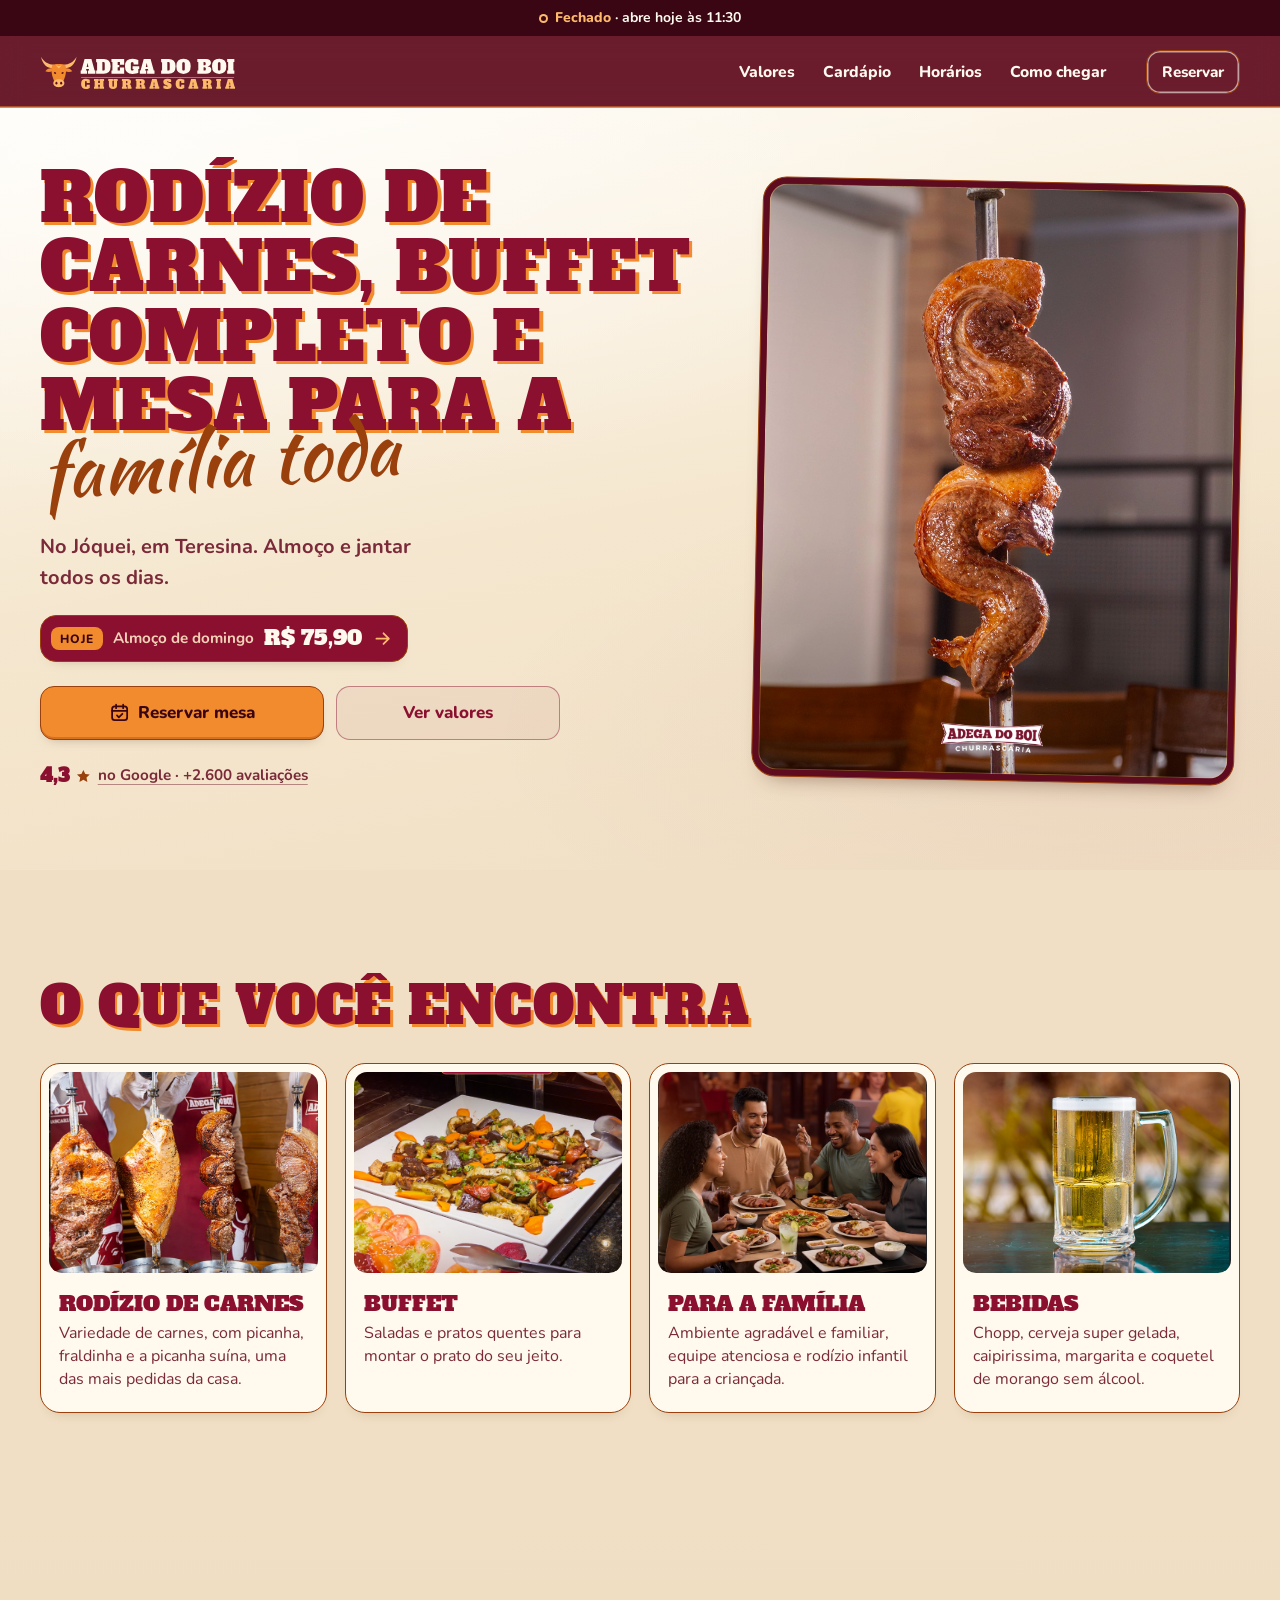
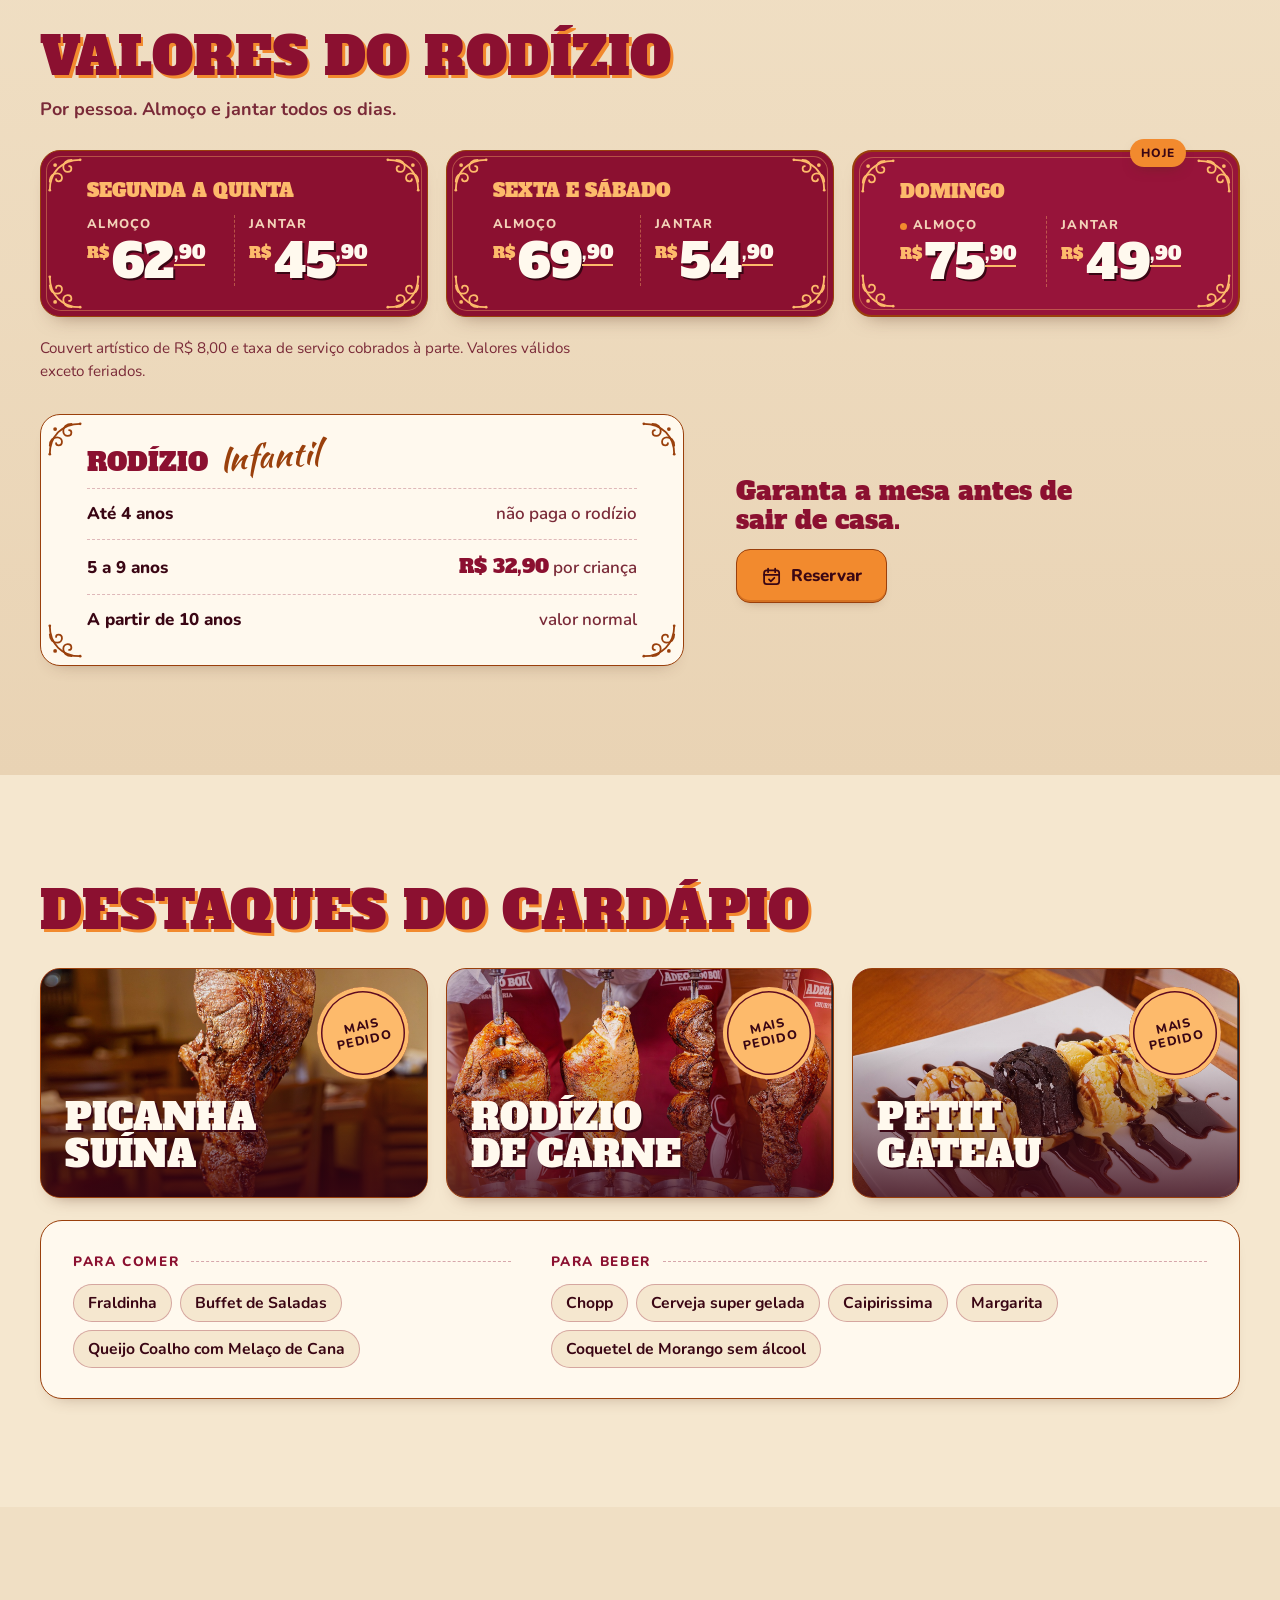
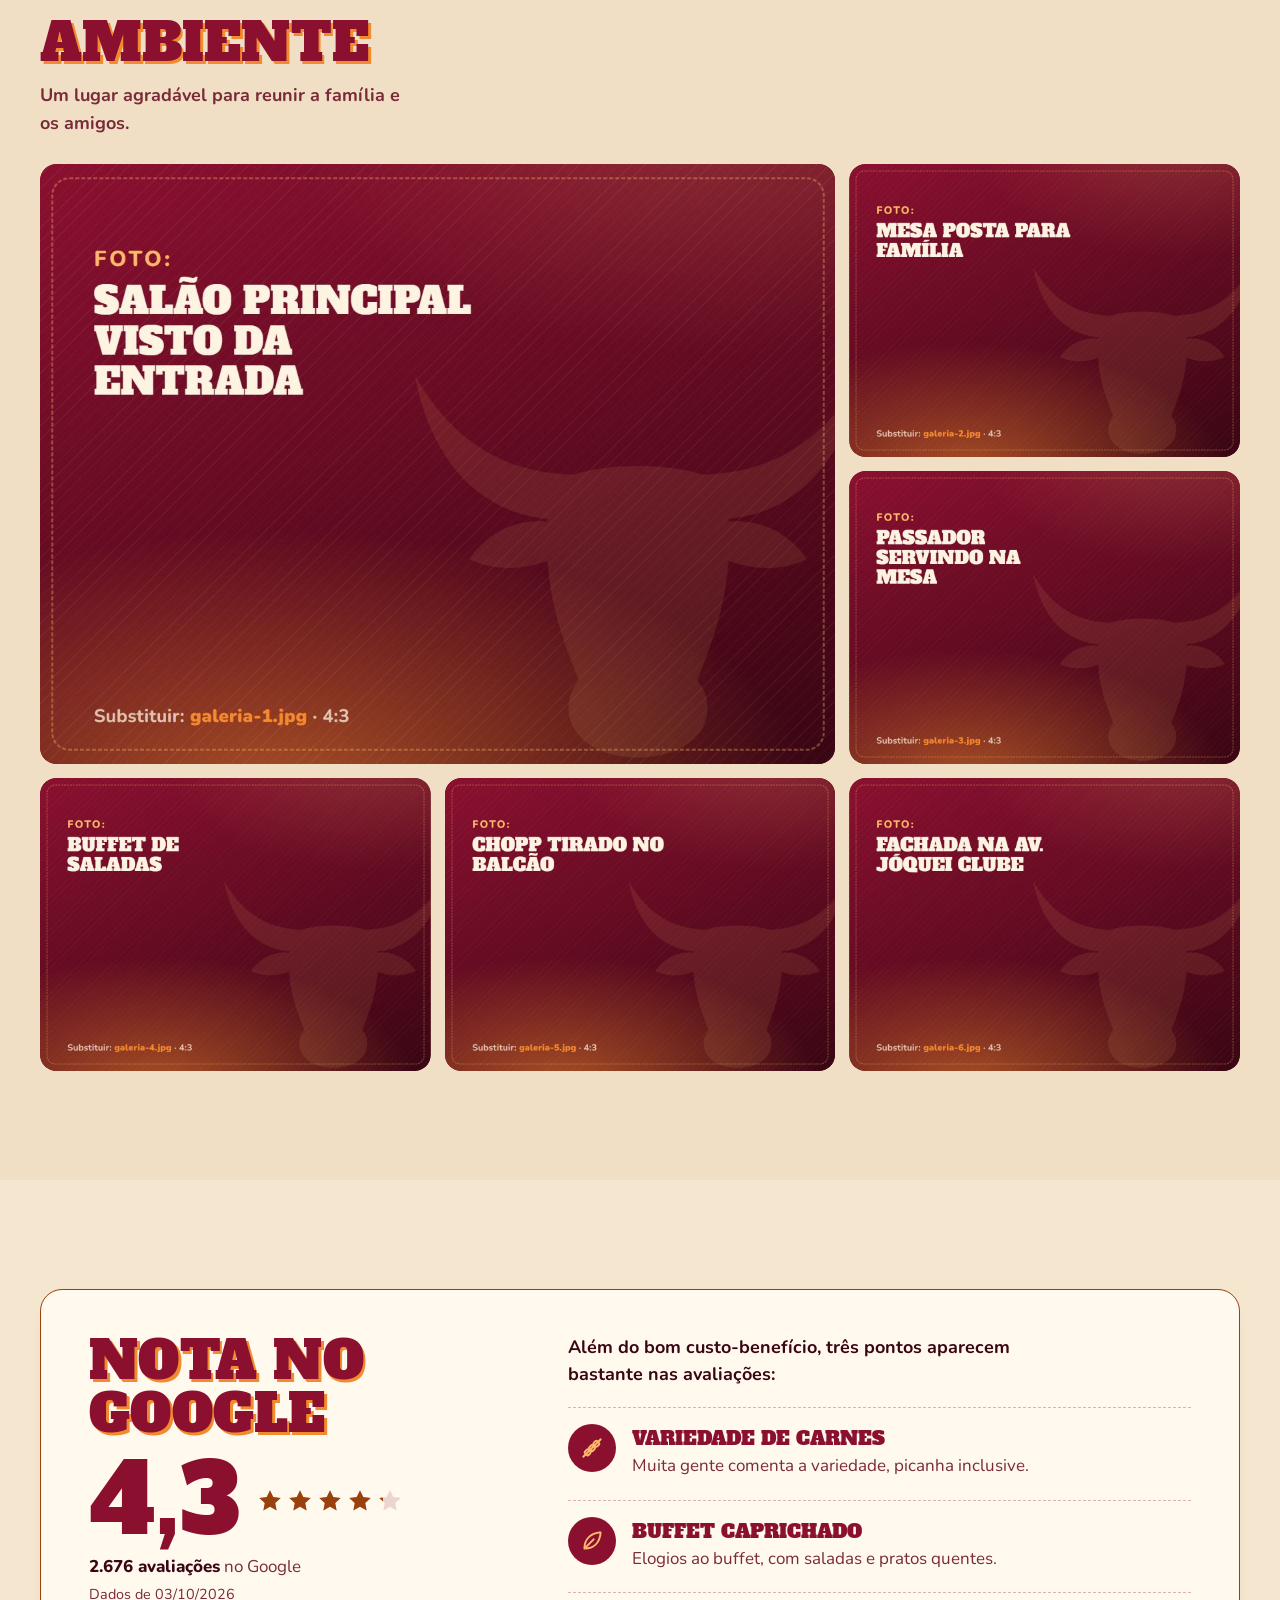
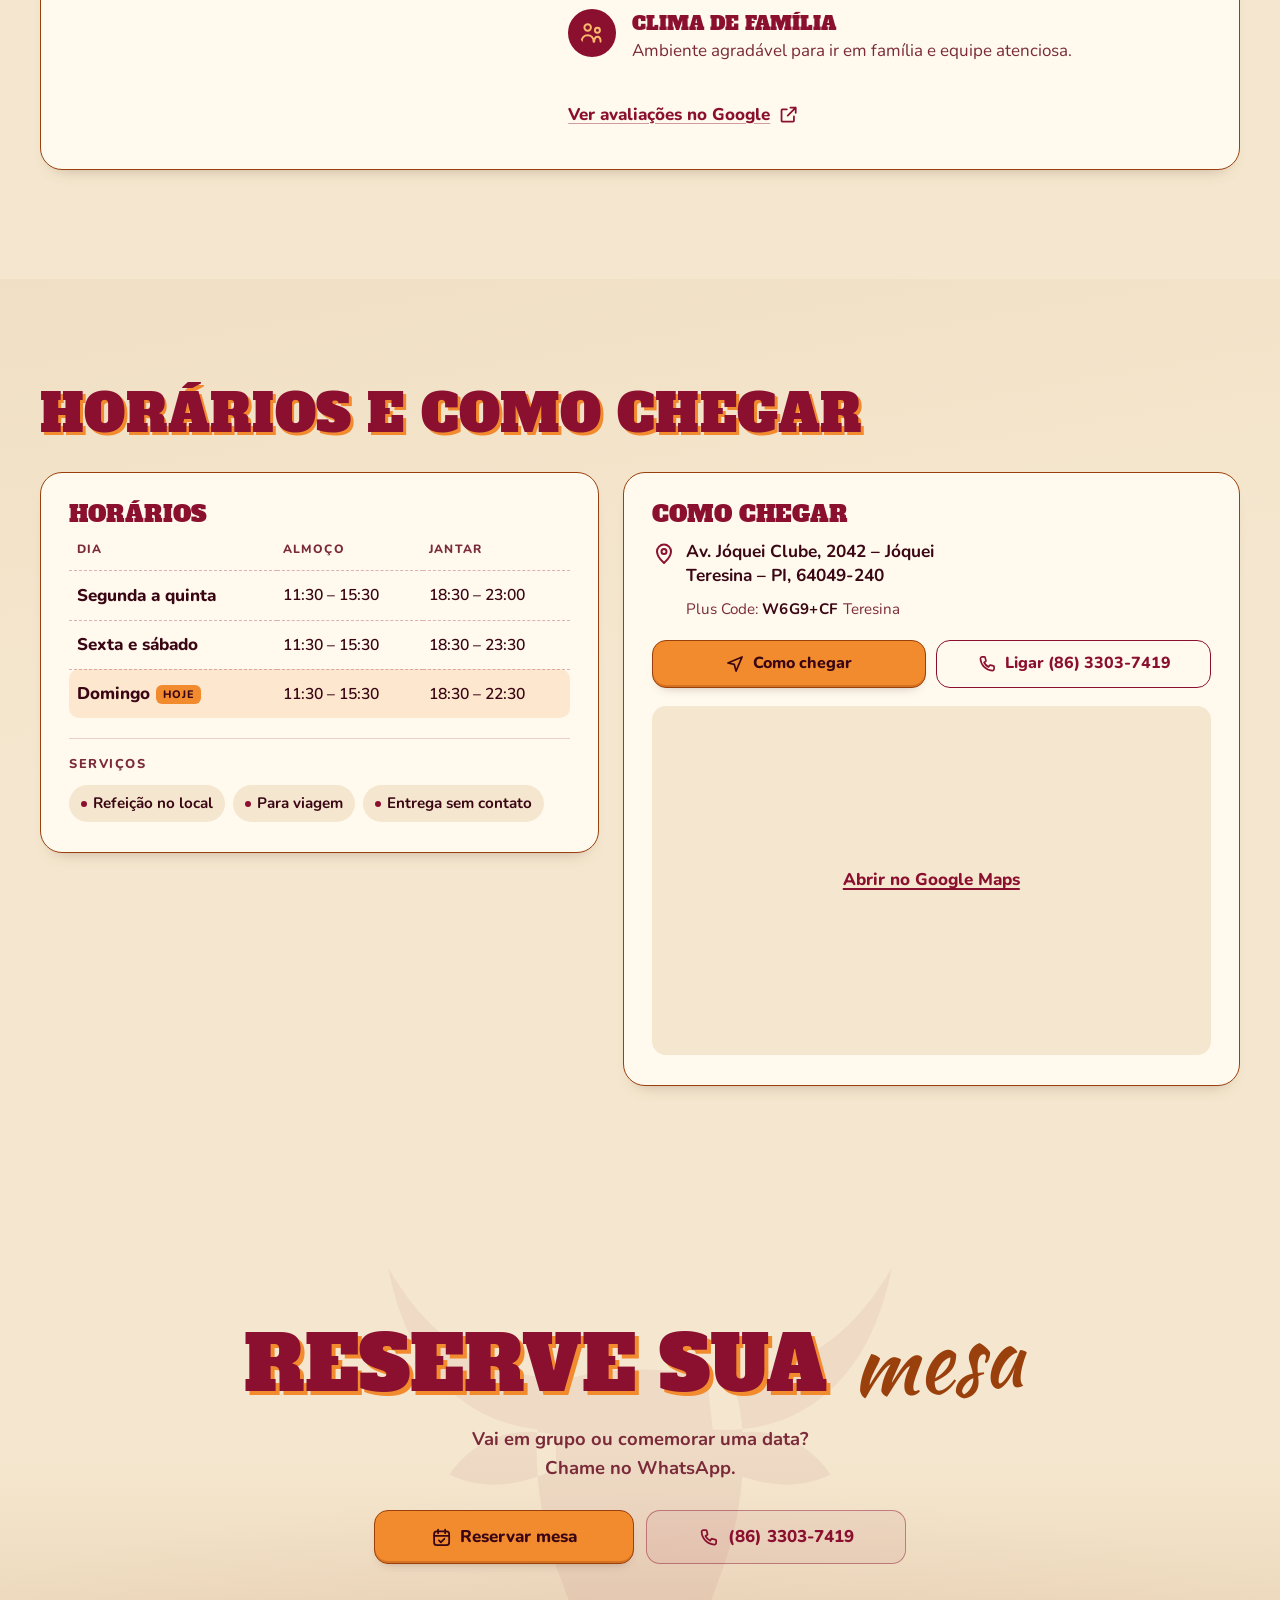
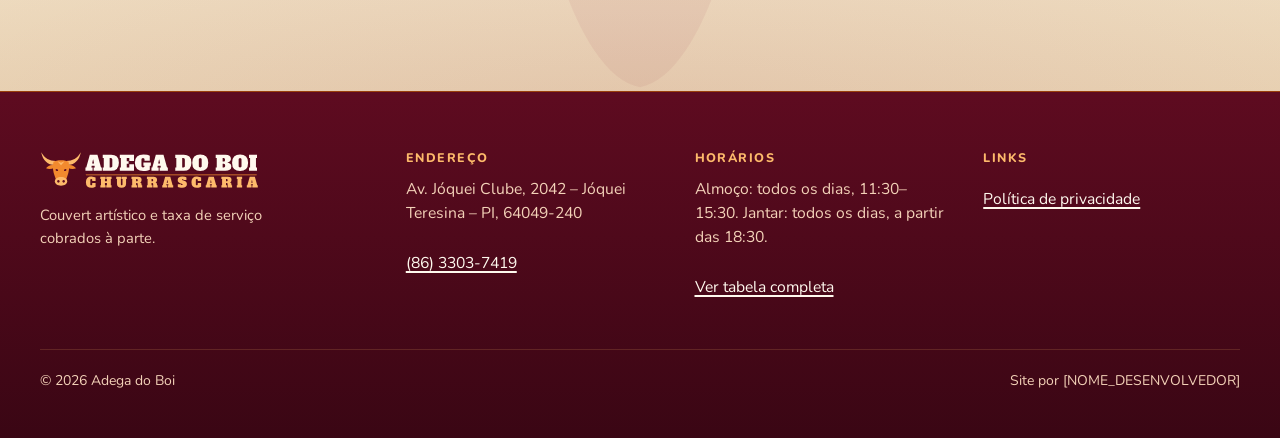
==== commit 12718a1e: "Liga as fotos reais aos destaques do cardapio As tres fotos ja estavam na pasta; faltava liga-las ao" ====
--- a/index.html
+++ b/index.html
@@ -162,7 +162,7 @@
 
         <figure class="hero__media">
           <!-- FOTO: hero.jpg (4:5). Troque o arquivo mantendo o nome. -->
-          <img src="assets/img/hero.jpg" width="1200" height="1500" alt="Espeto de picanha sendo servido na mesa" fetchpriority="high" decoding="async">
+          <img src="assets/img/hero.png" width="1200" height="1500" alt="Espeto de picanha sendo servido na mesa" fetchpriority="high" decoding="async">
         </figure>
       </div>
     </section>
@@ -173,14 +173,14 @@
         <h2 class="h2 reveal" id="encontra-titulo">O que você encontra</h2>
         <ul class="features" role="list">
           <li class="feature reveal">
-            <img class="feature__img" src="assets/img/destaque-rodizio.jpg" width="960" height="720" alt="Cortes de carne no espeto" loading="lazy" decoding="async">
+            <img class="feature__img" src="assets/img/destaques-rodizio.png" width="960" height="720" alt="Cortes de carne no espeto" loading="lazy" decoding="async">
             <div class="feature__body">
               <h3 class="feature__title">Rodízio de carnes</h3>
               <p>Variedade de carnes, com picanha, fraldinha e a picanha suína, uma das mais pedidas da casa.</p>
             </div>
           </li>
           <li class="feature reveal">
-            <img class="feature__img" src="assets/img/destaque-buffet.jpg" width="960" height="720" alt="Buffet de saladas e pratos quentes" loading="lazy" decoding="async">
+            <img class="feature__img" src="assets/img/destaques-buMet.png" width="960" height="720" alt="Buffet de saladas e pratos quentes" loading="lazy" decoding="async">
             <div class="feature__body">
               <h3 class="feature__title">Buffet</h3>
               <!-- CONFIRMAR: o buffet está incluso no valor do rodízio? Não afirmar até confirmar. -->
@@ -188,14 +188,14 @@
             </div>
           </li>
           <li class="feature reveal">
-            <img class="feature__img" src="assets/img/destaque-familia.jpg" width="960" height="720" alt="Família reunida à mesa" loading="lazy" decoding="async">
+            <img class="feature__img" src="assets/img/destaques-familia.png" width="960" height="720" alt="Família reunida à mesa" loading="lazy" decoding="async">
             <div class="feature__body">
               <h3 class="feature__title">Para a família</h3>
               <p>Ambiente agradável e familiar, equipe atenciosa e rodízio infantil para a criançada.</p>
             </div>
           </li>
           <li class="feature reveal">
-            <img class="feature__img" src="assets/img/destaque-bebidas.jpg" width="960" height="720" alt="Chopp e caipirissima na mesa" loading="lazy" decoding="async">
+            <img class="feature__img" src="assets/img/destaques-bebidas.png" width="960" height="720" alt="Chopp e caipirissima na mesa" loading="lazy" decoding="async">
             <div class="feature__body">
               <h3 class="feature__title">Bebidas</h3>
               <p>Chopp, cerveja super gelada, caipirissima, margarita e coquetel de morango sem álcool.</p>
@@ -291,17 +291,20 @@
         <ul class="menu-top" role="list">
           <li class="dish reveal">
             <span class="dish__seal"><span>Mais</span> <span>pedido</span></span>
-            <svg class="dish__boi" aria-hidden="true"><use href="#i-boi"/></svg>
+            <!-- FOTO: picanha-gaucha.png. Troque o arquivo mantendo o nome. -->
+            <img class="dish__img" src="assets/img/picanha-gaucha.png" width="715" height="818" alt="" loading="lazy" decoding="async">
             <h3 class="dish__name">Picanha Suína</h3>
           </li>
           <li class="dish reveal">
             <span class="dish__seal"><span>Mais</span> <span>pedido</span></span>
-            <svg class="dish__boi" aria-hidden="true"><use href="#i-boi"/></svg>
+            <!-- FOTO: rodizio-carnes.png. Troque o arquivo mantendo o nome. -->
+            <img class="dish__img" src="assets/img/rodizio-carnes.png" width="719" height="589" alt="" loading="lazy" decoding="async">
             <h3 class="dish__name">Rodízio de Carne</h3>
           </li>
           <li class="dish reveal">
             <span class="dish__seal"><span>Mais</span> <span>pedido</span></span>
-            <svg class="dish__boi" aria-hidden="true"><use href="#i-boi"/></svg>
+            <!-- FOTO: petit-gateau.png. Troque o arquivo mantendo o nome. -->
+            <img class="dish__img" src="assets/img/petit-gateau.png" width="718" height="826" alt="" loading="lazy" decoding="async">
             <h3 class="dish__name">Petit Gateau</h3>
           </li>
         </ul>
--- a/assets/css/style.css
+++ b/assets/css/style.css
@@ -869,18 +869,28 @@
   box-shadow: inset 0 0 0 4px var(--ambar), inset 0 0 0 5.5px var(--vinho-escuro);
 }
 .dish__seal span { display: block; }
-.dish__boi {
+/* A foto preenche a placa inteira; o gradiente vinho do .dish fica como
+   fundo enquanto ela carrega. */
+.dish__img {
   position: absolute;
-  right: -26px;
-  bottom: -30px;
-  width: 128px;
-  height: 128px;
-  fill: var(--ambar);
-  opacity: 0.13;
-  transform: rotate(-10deg);
+  inset: 0;
+  width: 100%;
+  height: 100%;
+  object-fit: cover;
+}
+/* Véu vinho subindo do pé: é ele que segura a legibilidade do nome em slab
+   sobre uma foto qualquer, clara ou escura. Não é escurecimento neutro —
+   é a mesma tinta das placas, para a foto entrar no mundo do letreiro. */
+.dish::after {
+  content: "";
+  position: absolute;
+  inset: 0;
+  background: linear-gradient(180deg, rgba(58, 6, 20, 0.12) 0%, rgba(58, 6, 20, 0.08) 34%, rgba(58, 6, 20, 0.82) 100%);
+  pointer-events: none;
 }
 .dish__name {
   position: relative;
+  z-index: 1;
   font-family: var(--f-display);
   font-size: 1.7rem;
   line-height: 1.02;
@@ -928,7 +938,6 @@
   .dish__seal { width: 92px; height: 92px; font-size: 0.78rem; top: 18px; right: 18px; }
   .menu-more { padding: 30px 32px; }
   .dish__name { font-size: clamp(1.7rem, 1rem + 1.6vw, 2.35rem); }
-  .dish__boi { width: 170px; height: 170px; }
   .menu-more { grid-template-columns: minmax(0, 0.8fr) minmax(0, 1.2fr); gap: 40px; }
 }
 
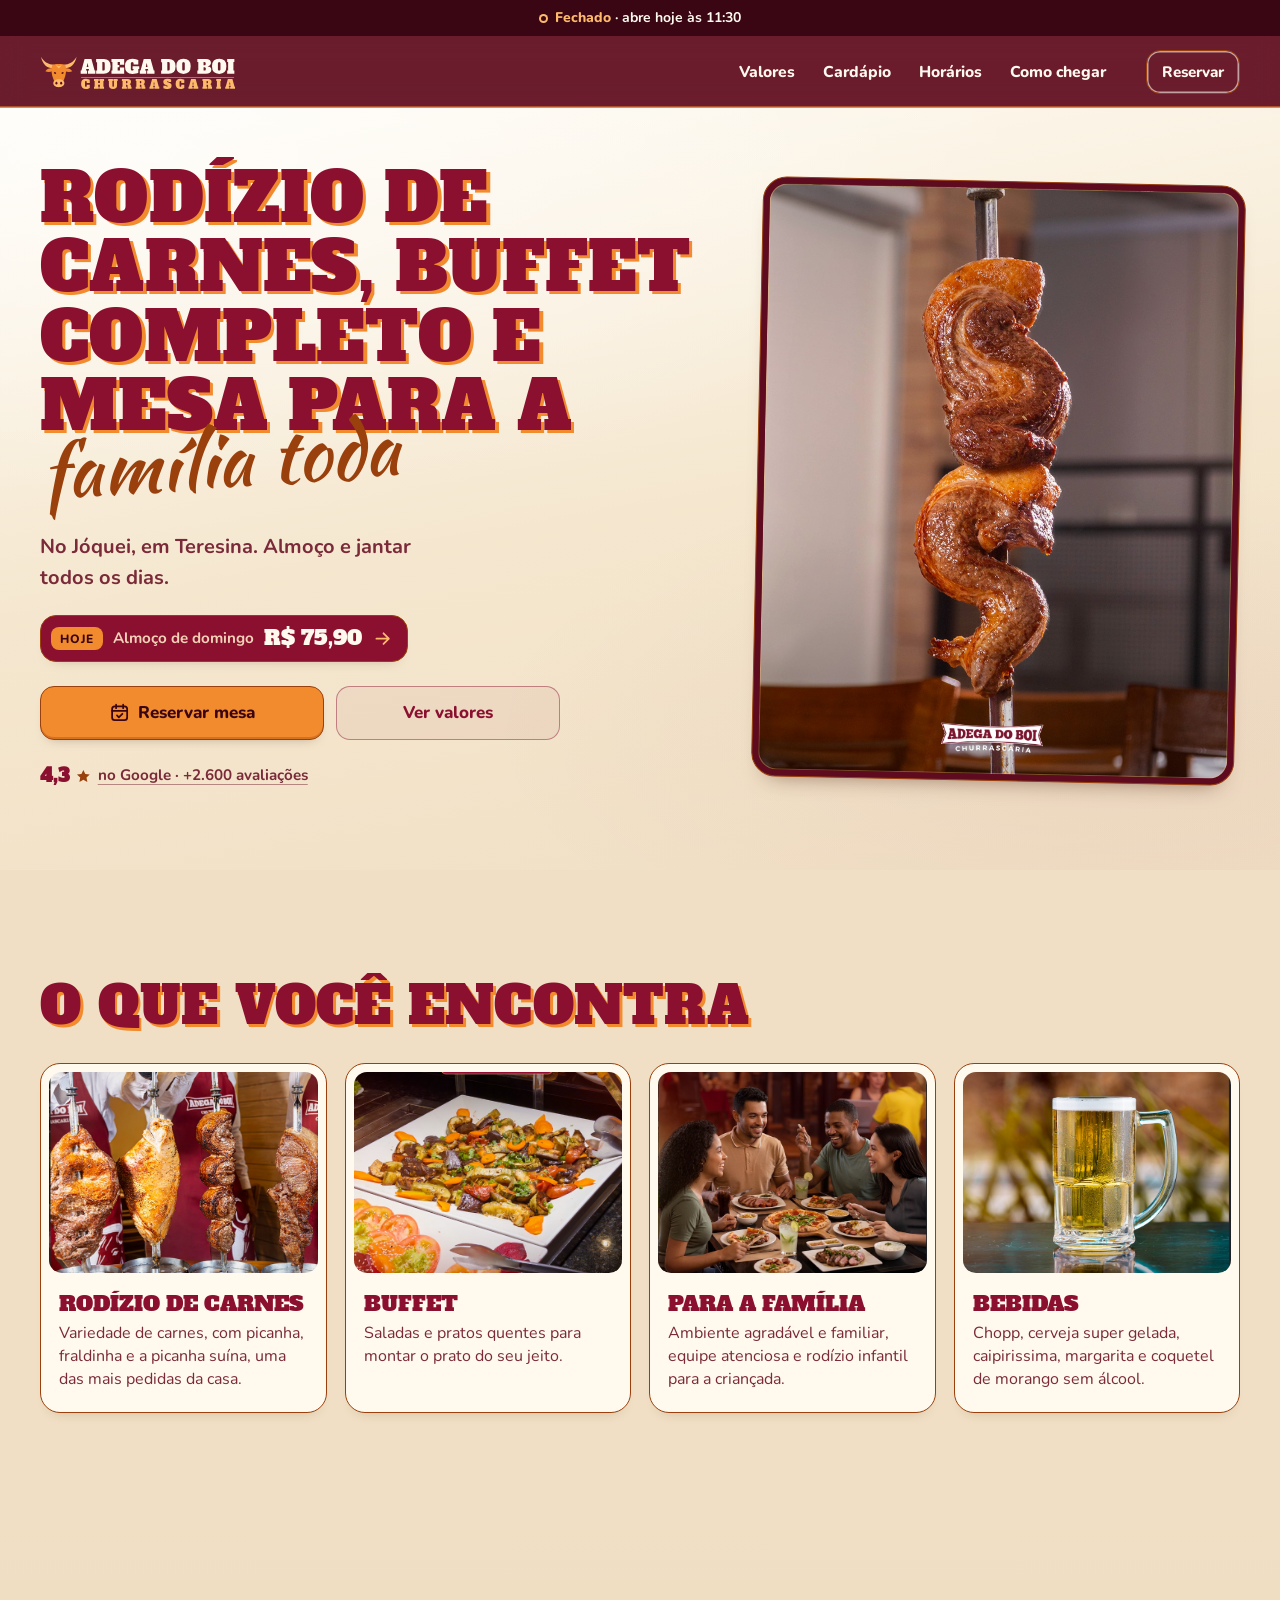
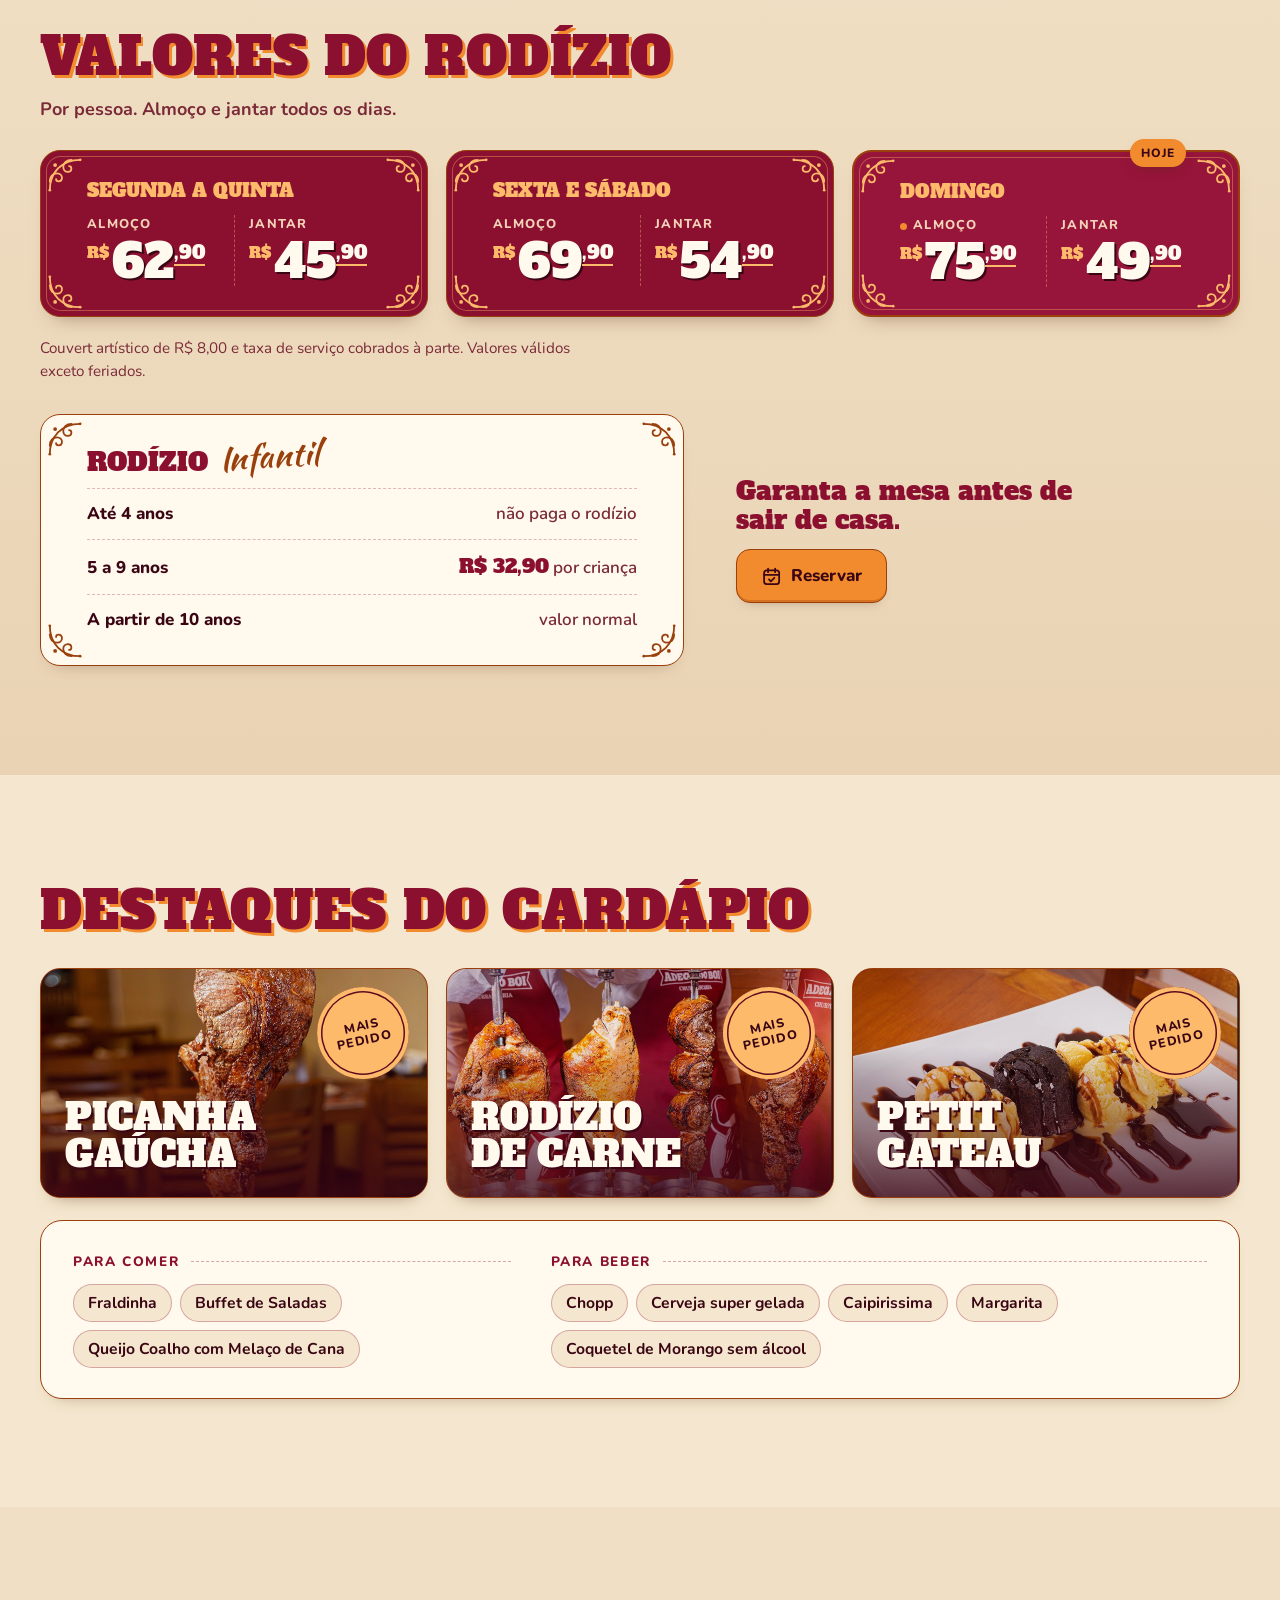
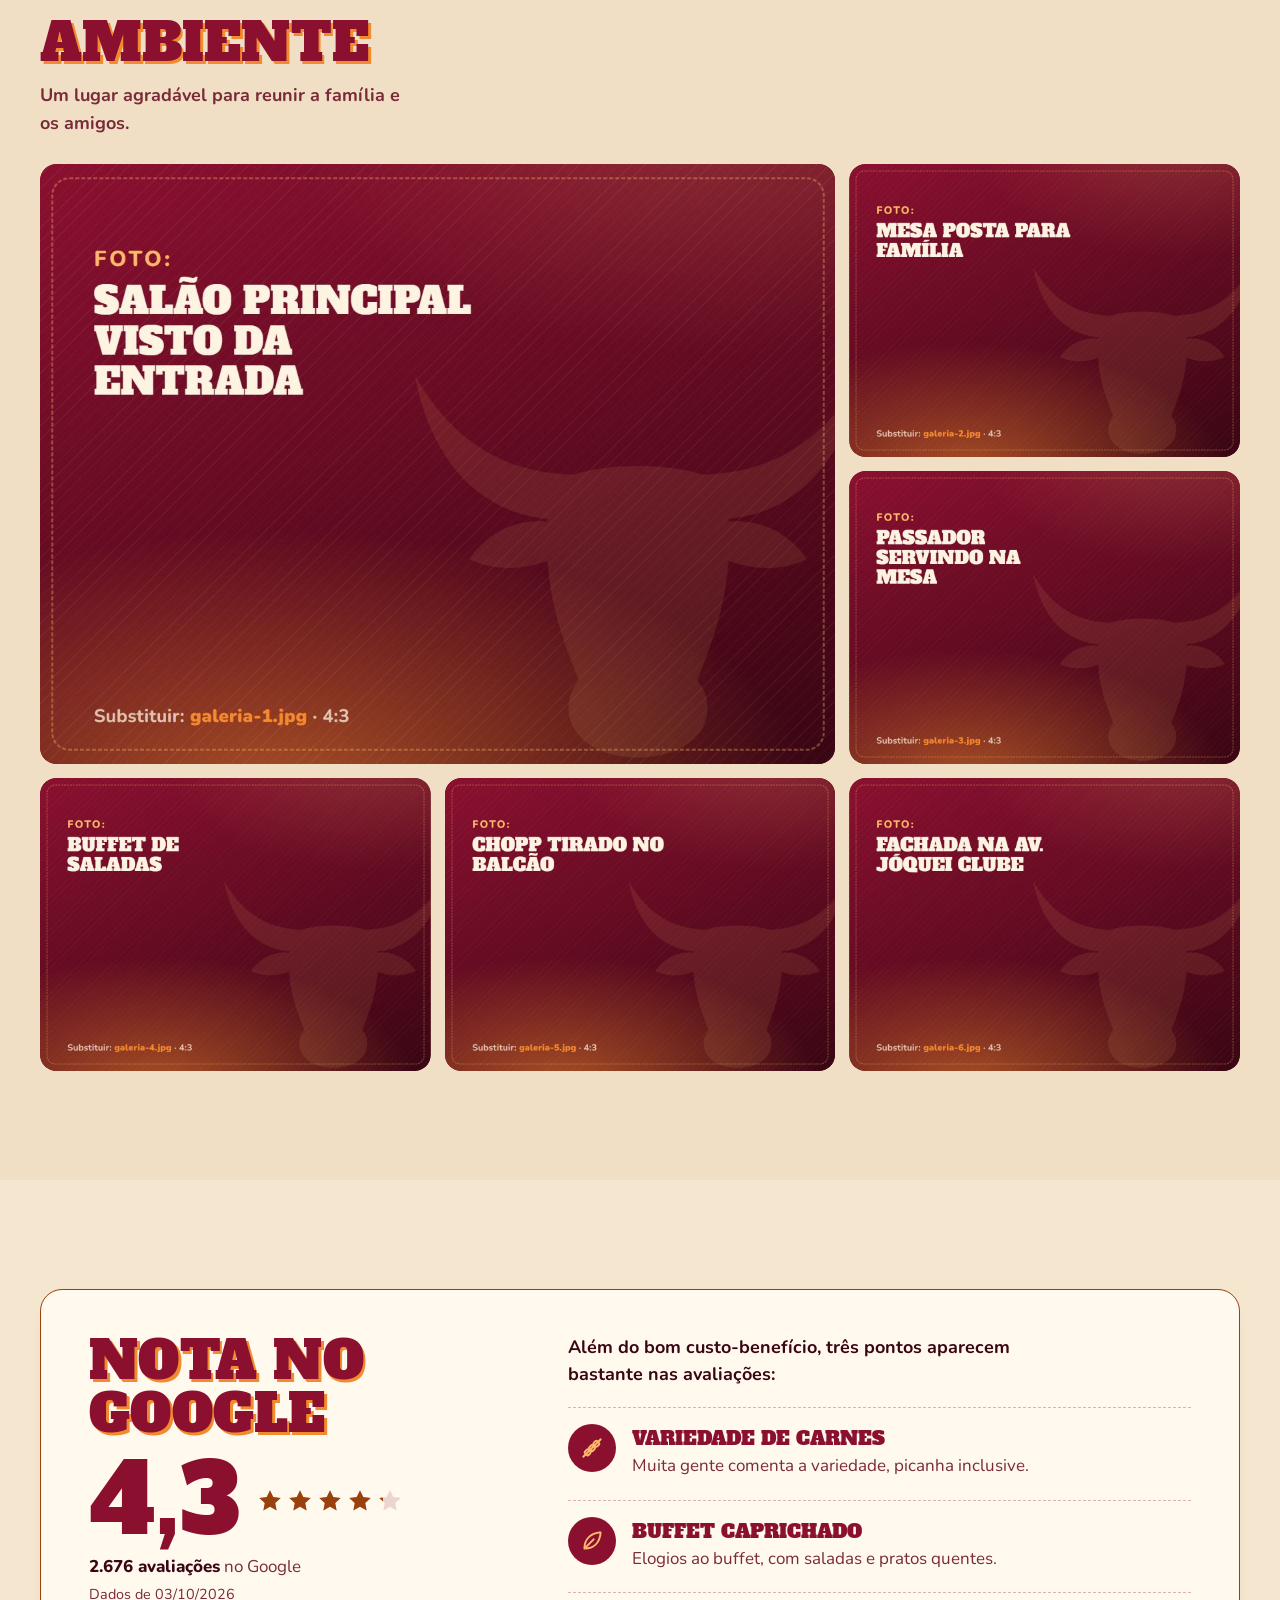
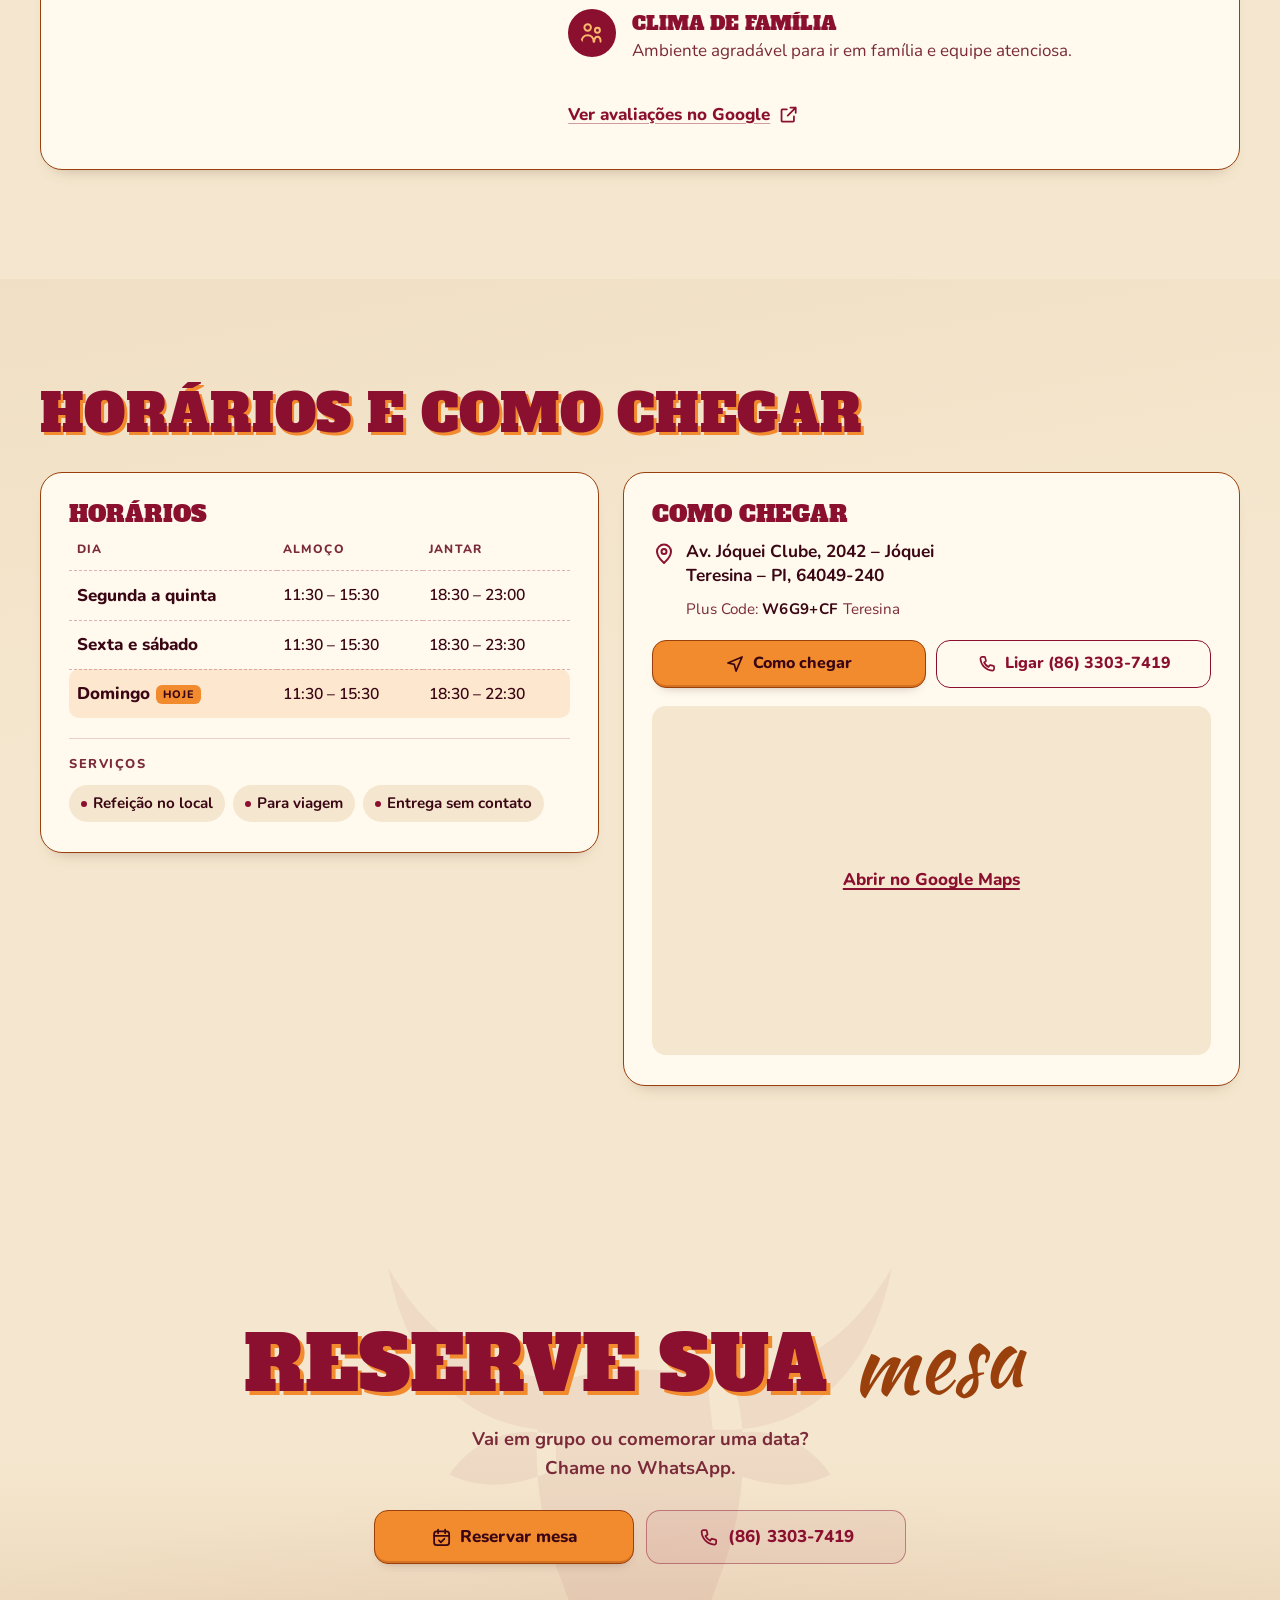
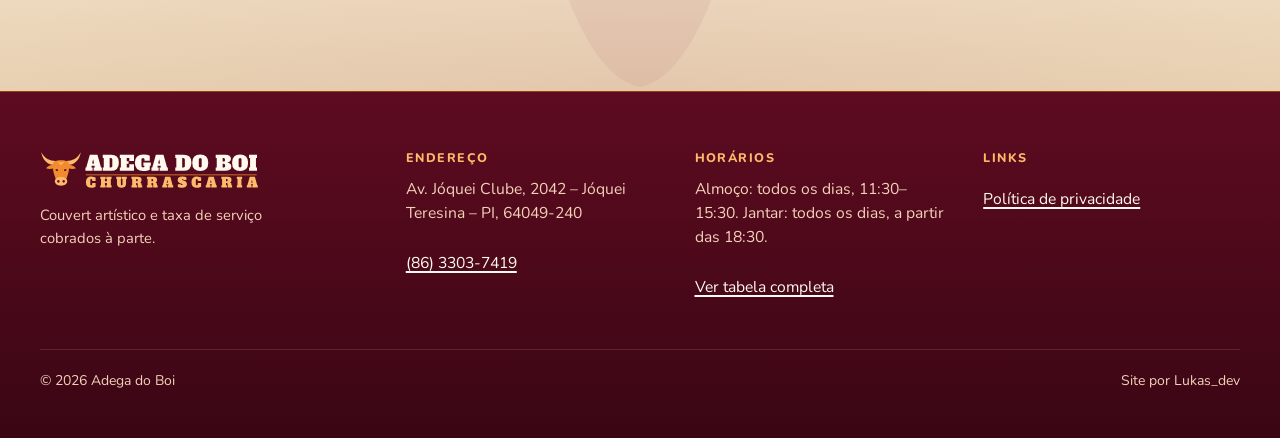
==== commit 633377b1: "Assina o site como Lukas_dev Preenche DESENVOLVEDOR_NOME no config.js, que estava no placeholder [NO" ====
--- a/index.html
+++ b/index.html
@@ -293,7 +293,7 @@
             <span class="dish__seal"><span>Mais</span> <span>pedido</span></span>
             <!-- FOTO: picanha-gaucha.png. Troque o arquivo mantendo o nome. -->
             <img class="dish__img" src="assets/img/picanha-gaucha.png" width="715" height="818" alt="" loading="lazy" decoding="async">
-            <h3 class="dish__name">Picanha Suína</h3>
+            <h3 class="dish__name">Picanha Gaúcha</h3>
           </li>
           <li class="dish reveal">
             <span class="dish__seal"><span>Mais</span> <span>pedido</span></span>
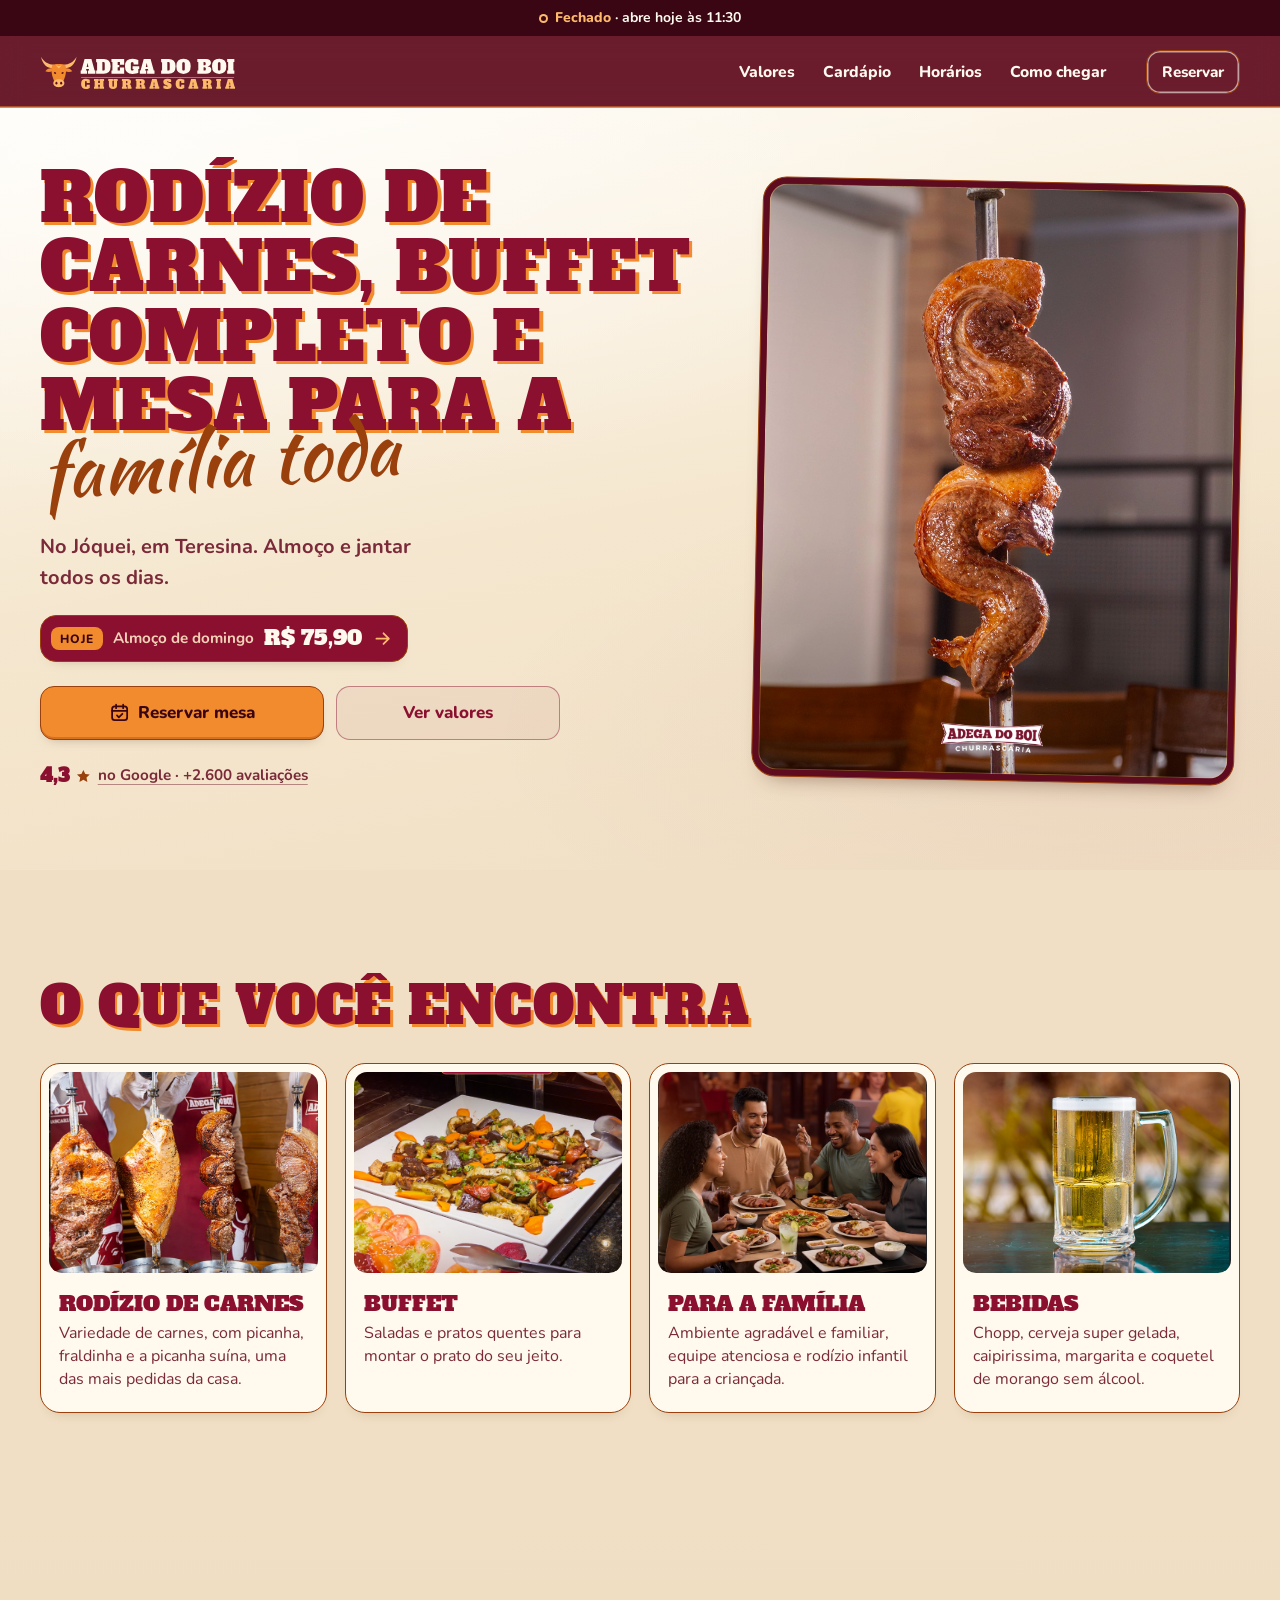
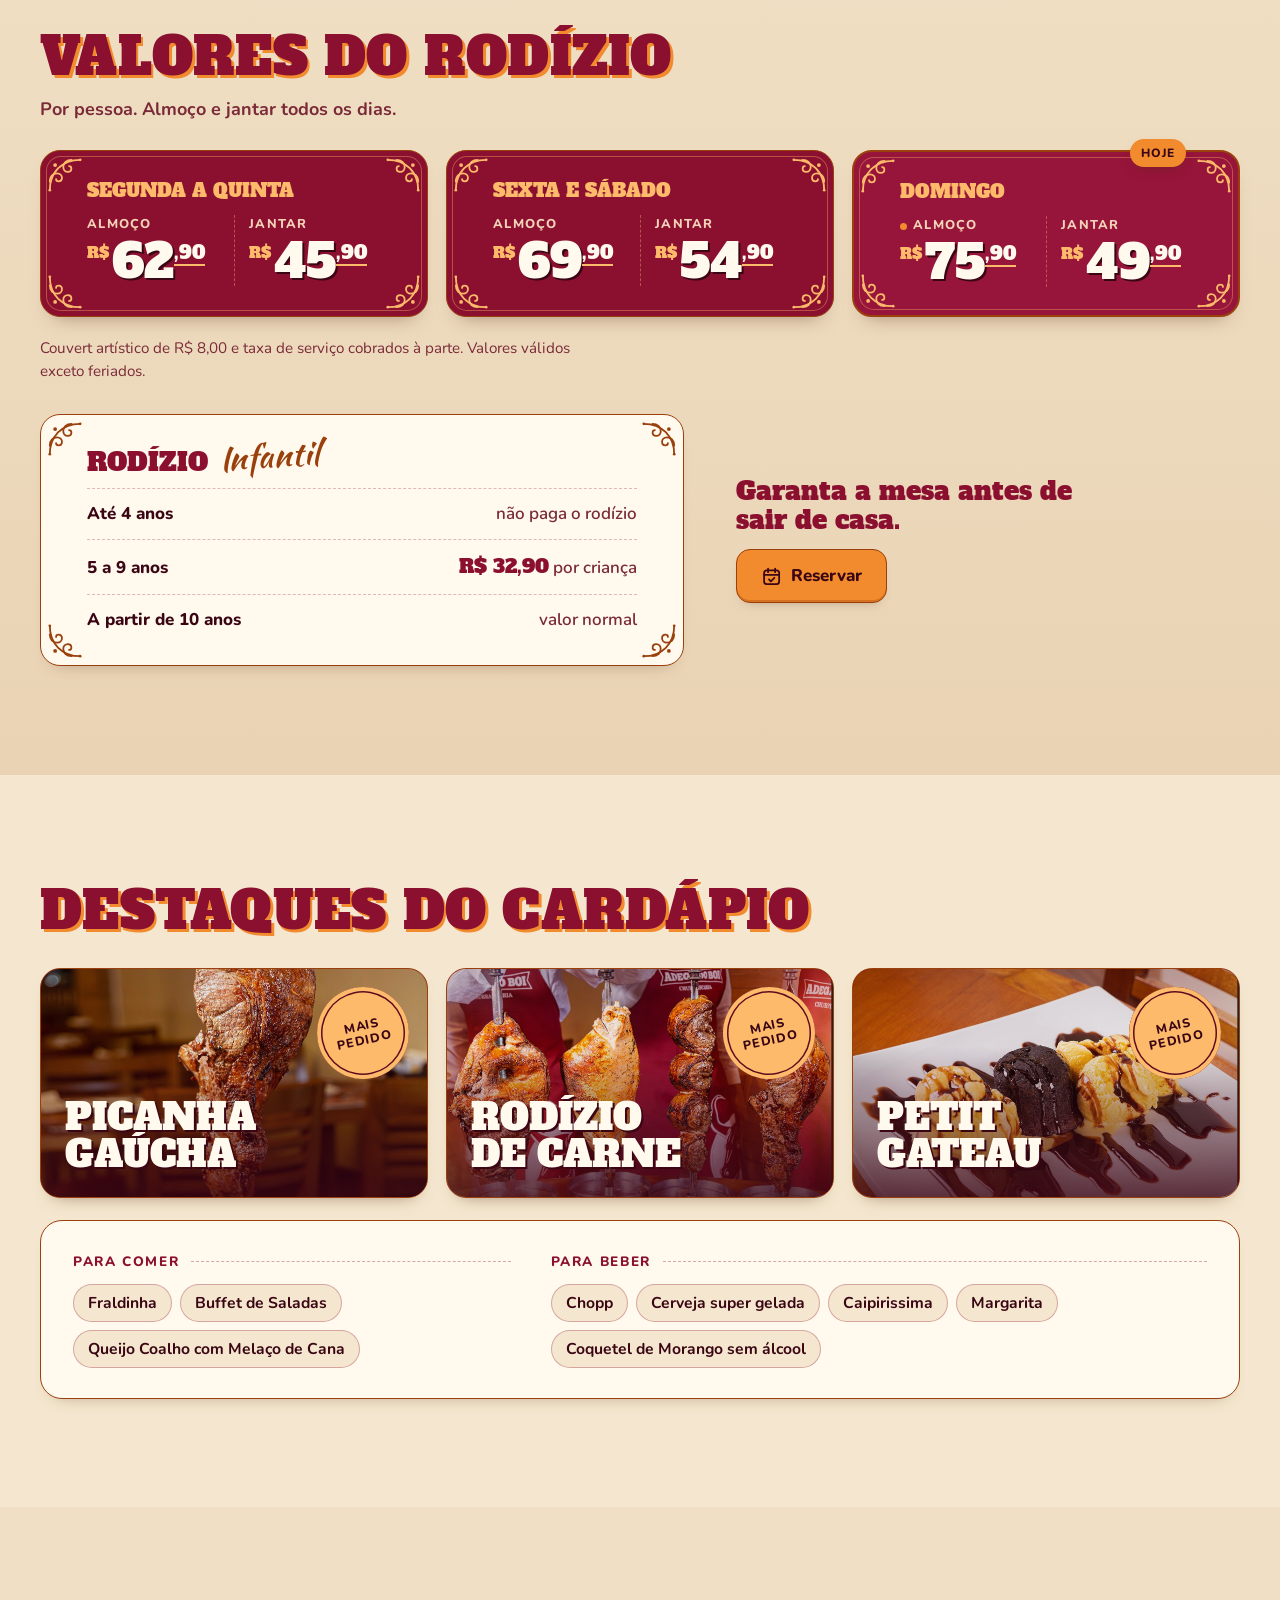
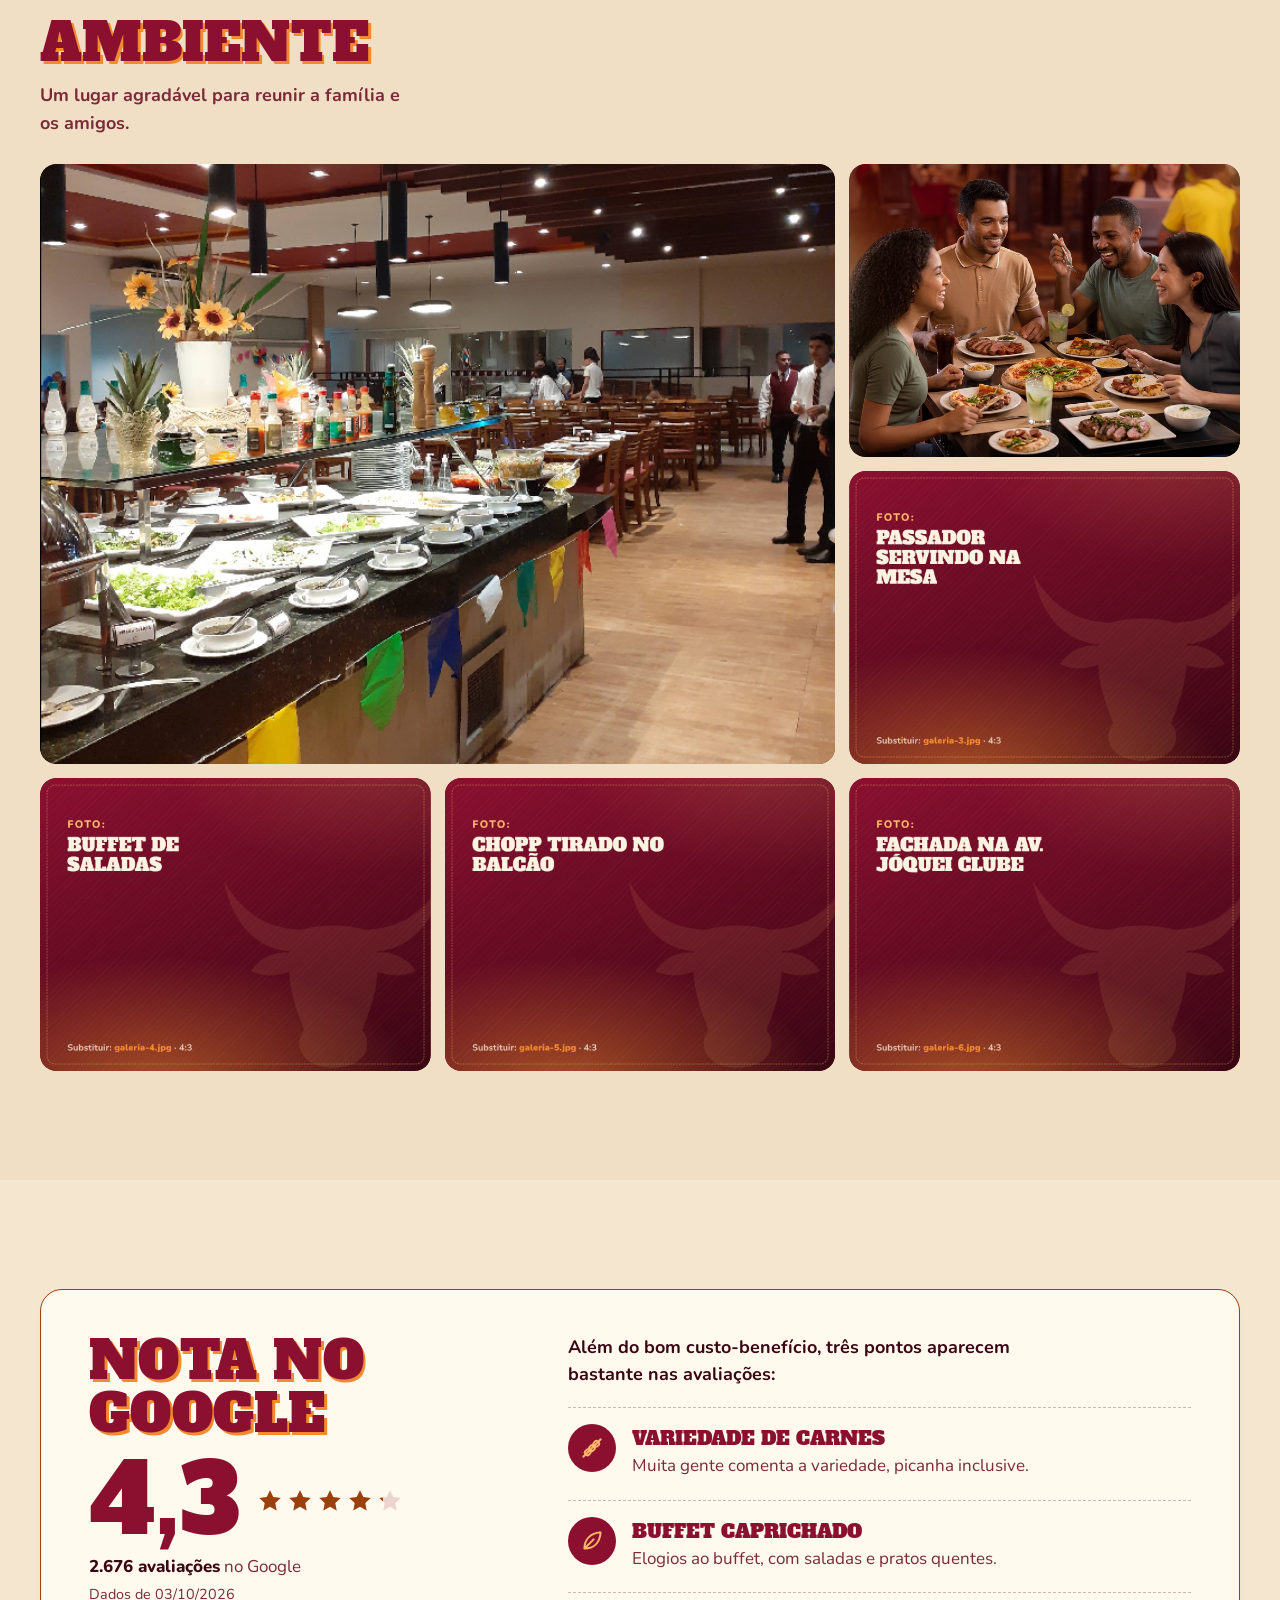
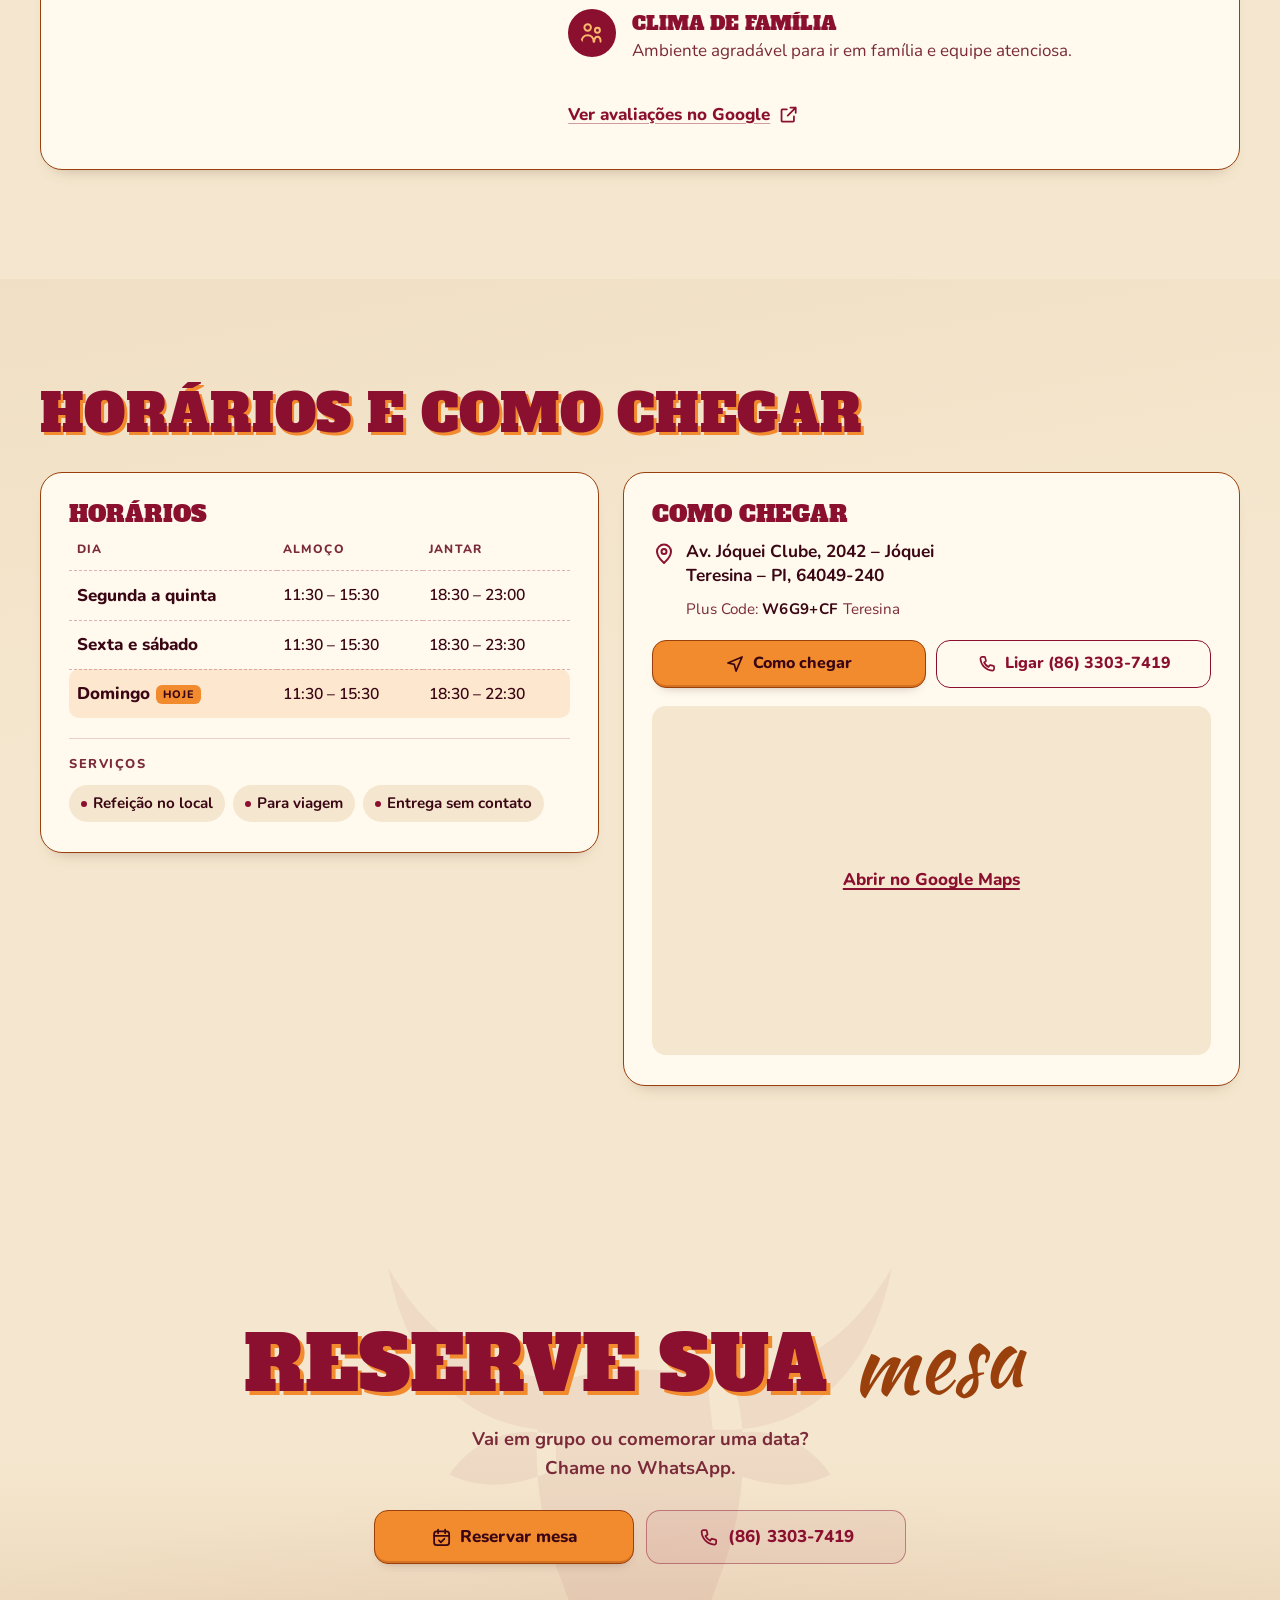
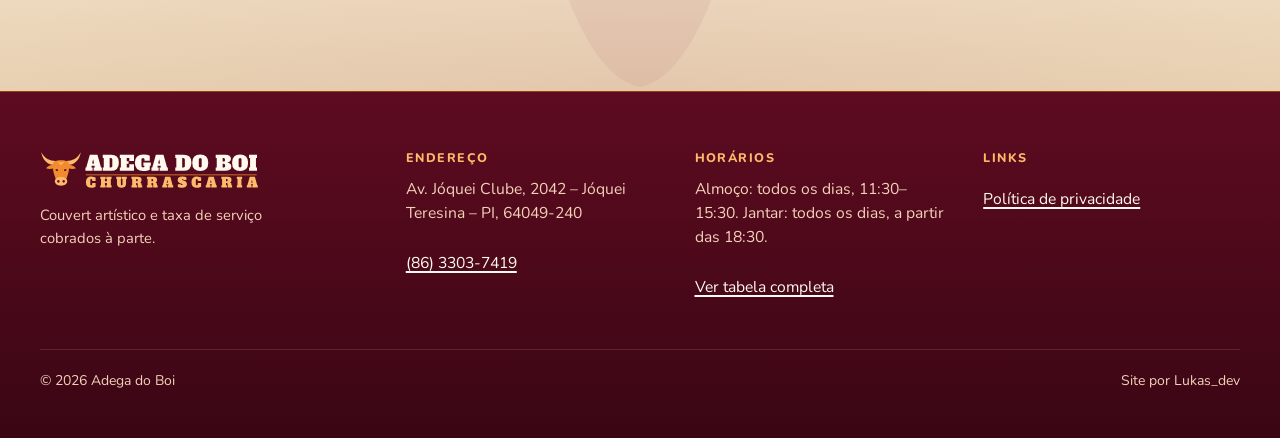
==== commit 758fcb73: "Reduz o quadro de destaque da galeria No desktop o primeiro quadro da galeria tinha virado 795x950 e" ====
--- a/index.html
+++ b/index.html
@@ -340,8 +340,8 @@
           <p>Um lugar agradável para reunir a família e os amigos.</p>
         </div>
         <ul class="gallery" role="list">
-          <li class="gallery__item reveal-clip"><img src="assets/img/galeria-1.jpg" width="1200" height="900" alt="Salão principal visto da entrada" loading="lazy" decoding="async"></li>
-          <li class="gallery__item reveal-clip"><img src="assets/img/galeria-2.jpg" width="1200" height="900" alt="Mesa posta para família" loading="lazy" decoding="async"></li>
+          <li class="gallery__item reveal-clip"><img src="assets/img/galeria-1.png" width="1200" height="900" alt="Salão principal visto da entrada" loading="lazy" decoding="async"></li>
+          <li class="gallery__item reveal-clip"><img src="assets/img/galeria-2.png" width="1200" height="900" alt="Mesa posta para família" loading="lazy" decoding="async"></li>
           <li class="gallery__item reveal-clip"><img src="assets/img/galeria-3.jpg" width="1200" height="900" alt="Passador servindo carne na mesa" loading="lazy" decoding="async"></li>
           <li class="gallery__item reveal-clip"><img src="assets/img/galeria-4.jpg" width="1200" height="900" alt="Buffet de saladas" loading="lazy" decoding="async"></li>
           <li class="gallery__item reveal-clip"><img src="assets/img/galeria-5.jpg" width="1200" height="900" alt="Chopp sendo tirado no balcão" loading="lazy" decoding="async"></li>
--- a/assets/css/style.css
+++ b/assets/css/style.css
@@ -967,12 +967,15 @@
   aspect-ratio: 4 / 3;
   object-fit: cover;
 }
+/* O quadro de destaque guarda a proporção 4:3 da grade: sem isso, uma foto
+   em pé estica a linha inteira e o quadro vira o dobro da altura prevista.
+   O recorte puxa para baixo do centro, onde está o salão e não o teto. */
+.gallery__item:first-child img { object-position: 50% 78%; }
 
 @media (min-width: 860px) {
   .gallery { grid-template-columns: repeat(3, minmax(0, 1fr)); gap: 14px; }
   .gallery__item:last-child { grid-column: auto; }
   .gallery__item:first-child { grid-column: span 2; grid-row: span 2; }
-  .gallery__item:first-child img { aspect-ratio: auto; }
 }
 
 /* ==========================================================================
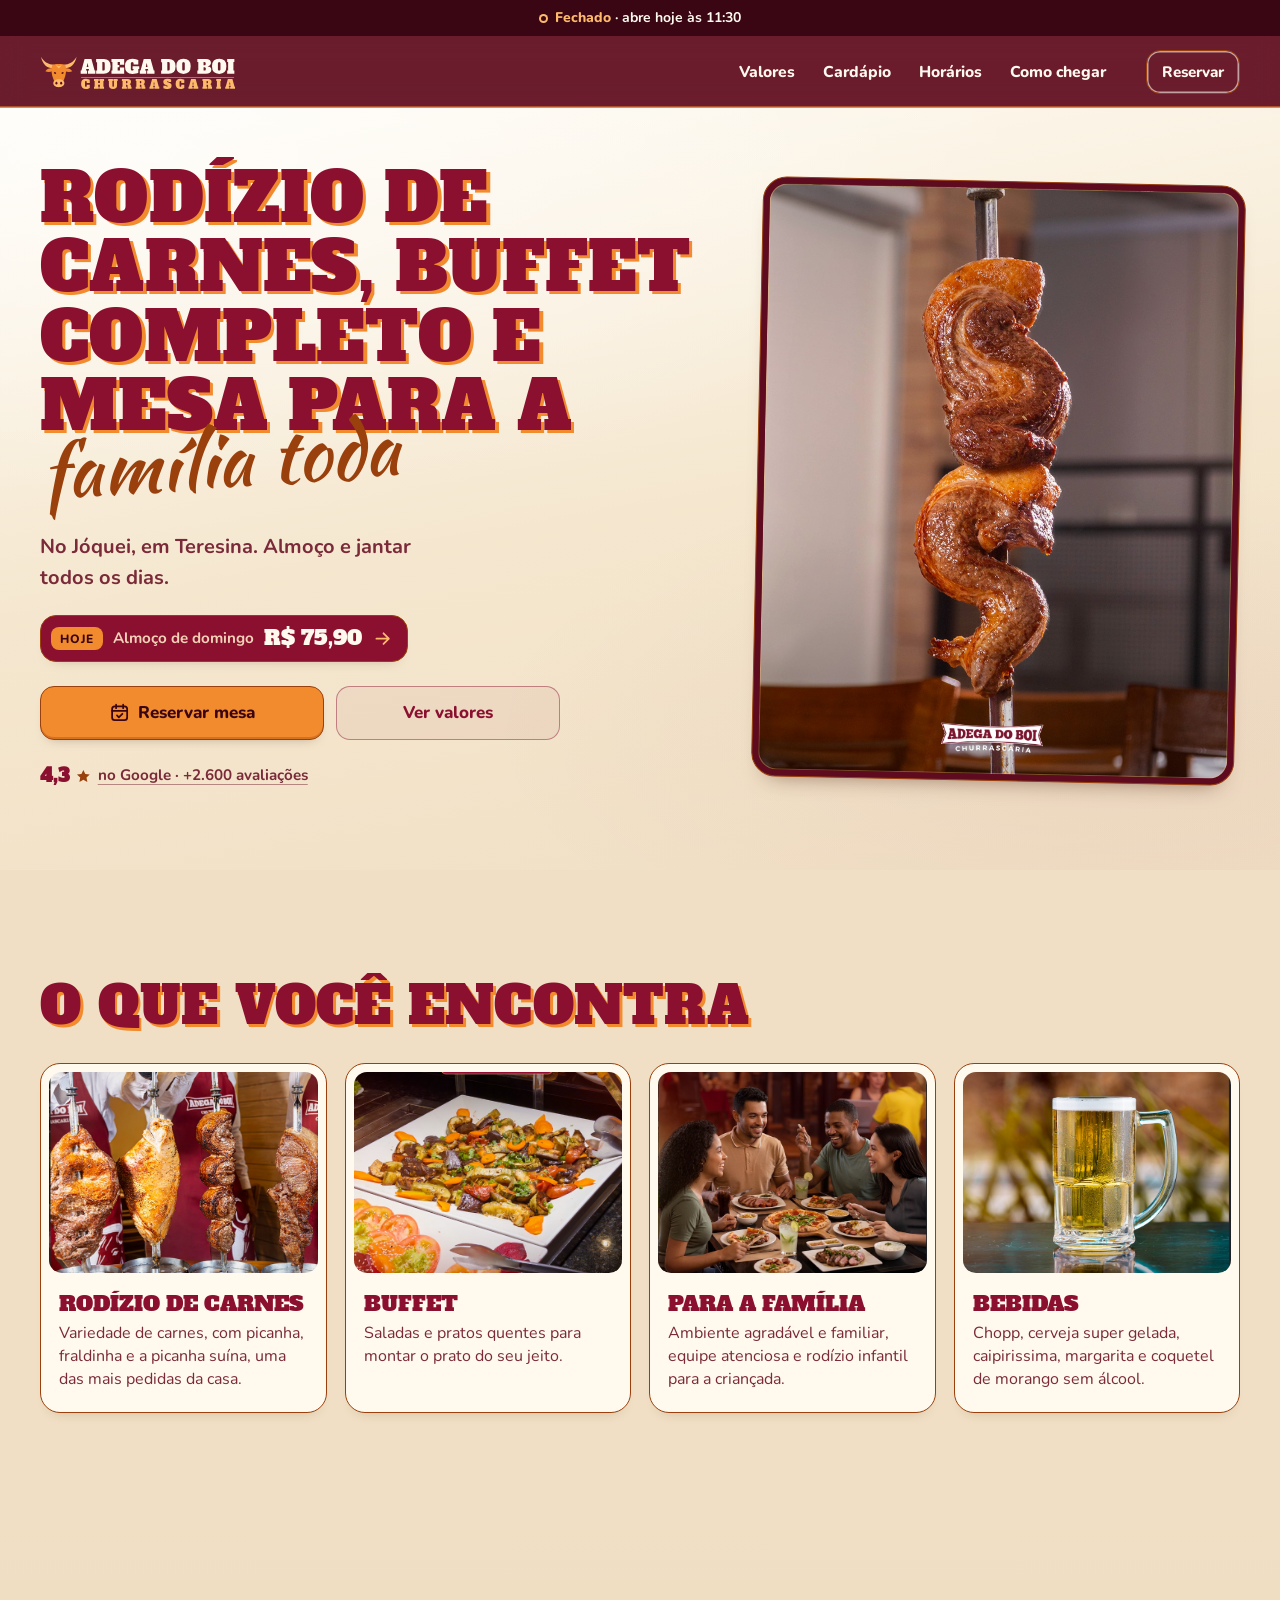
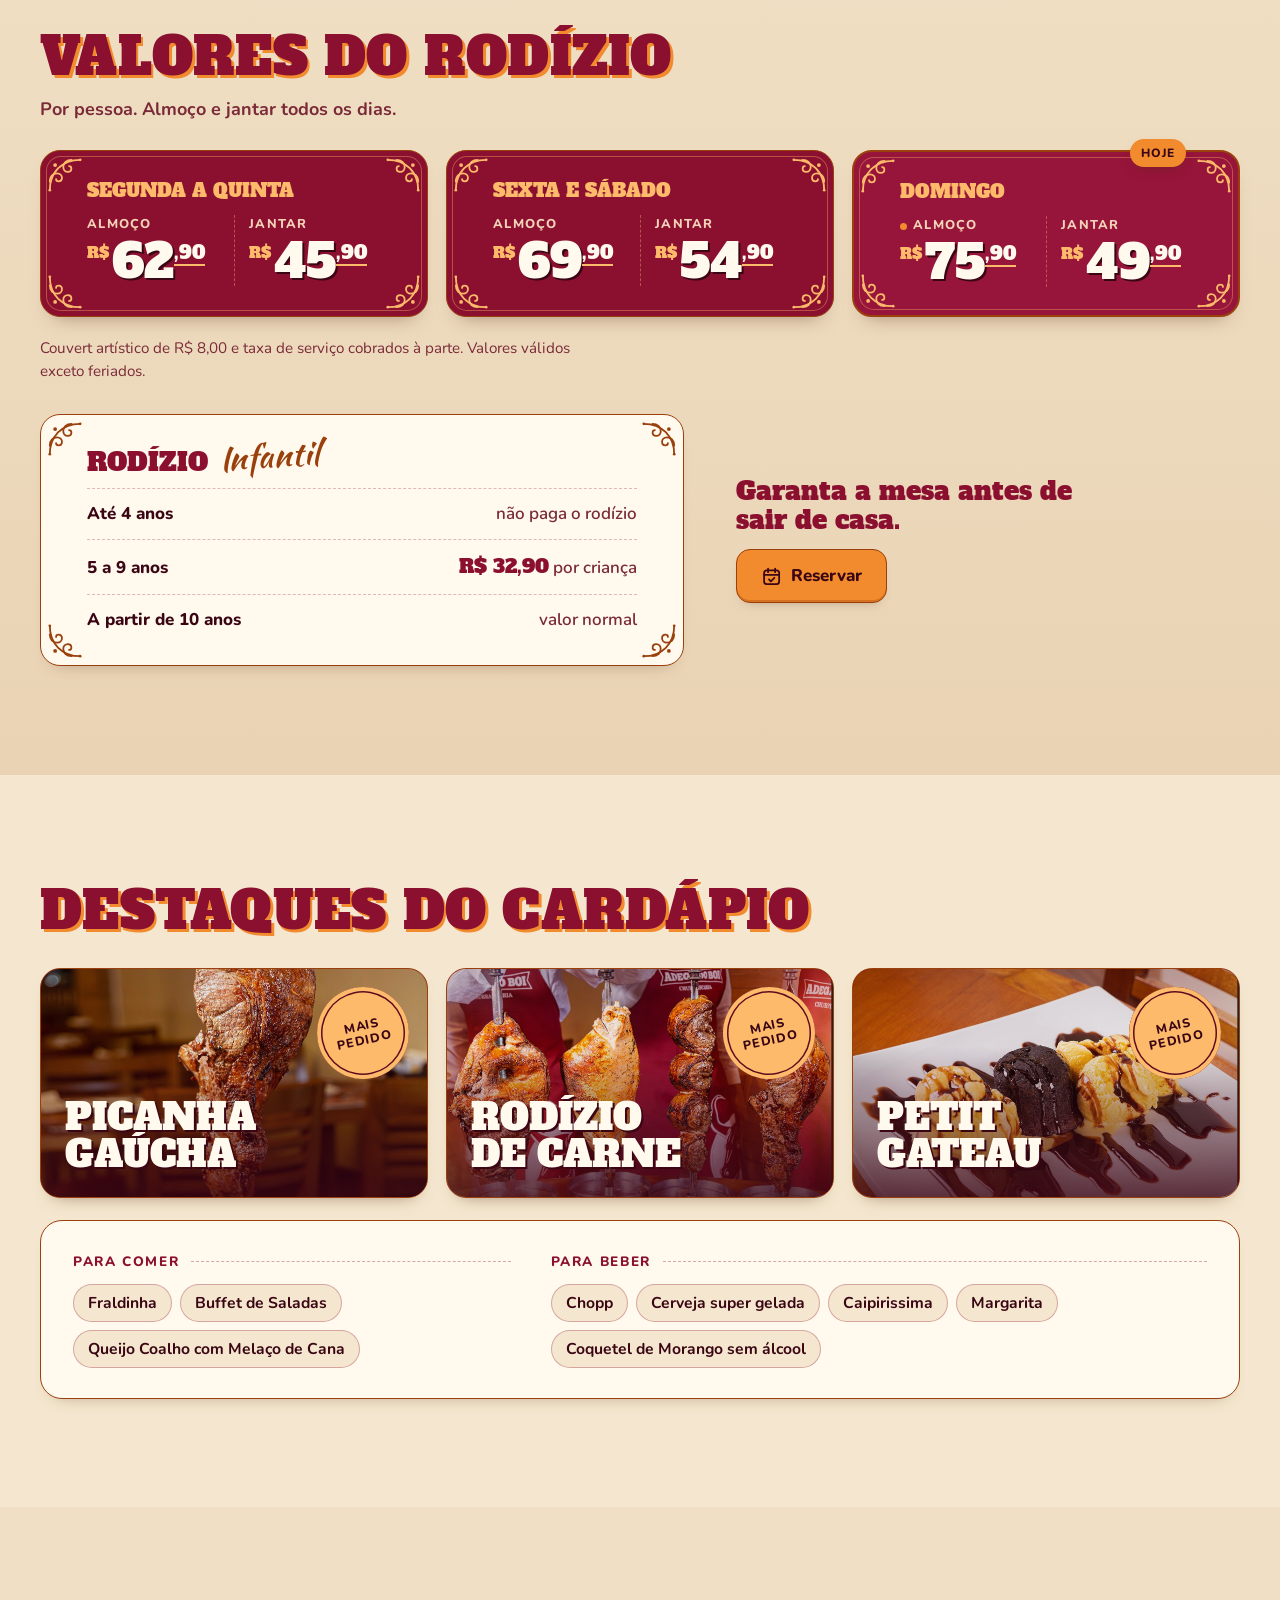
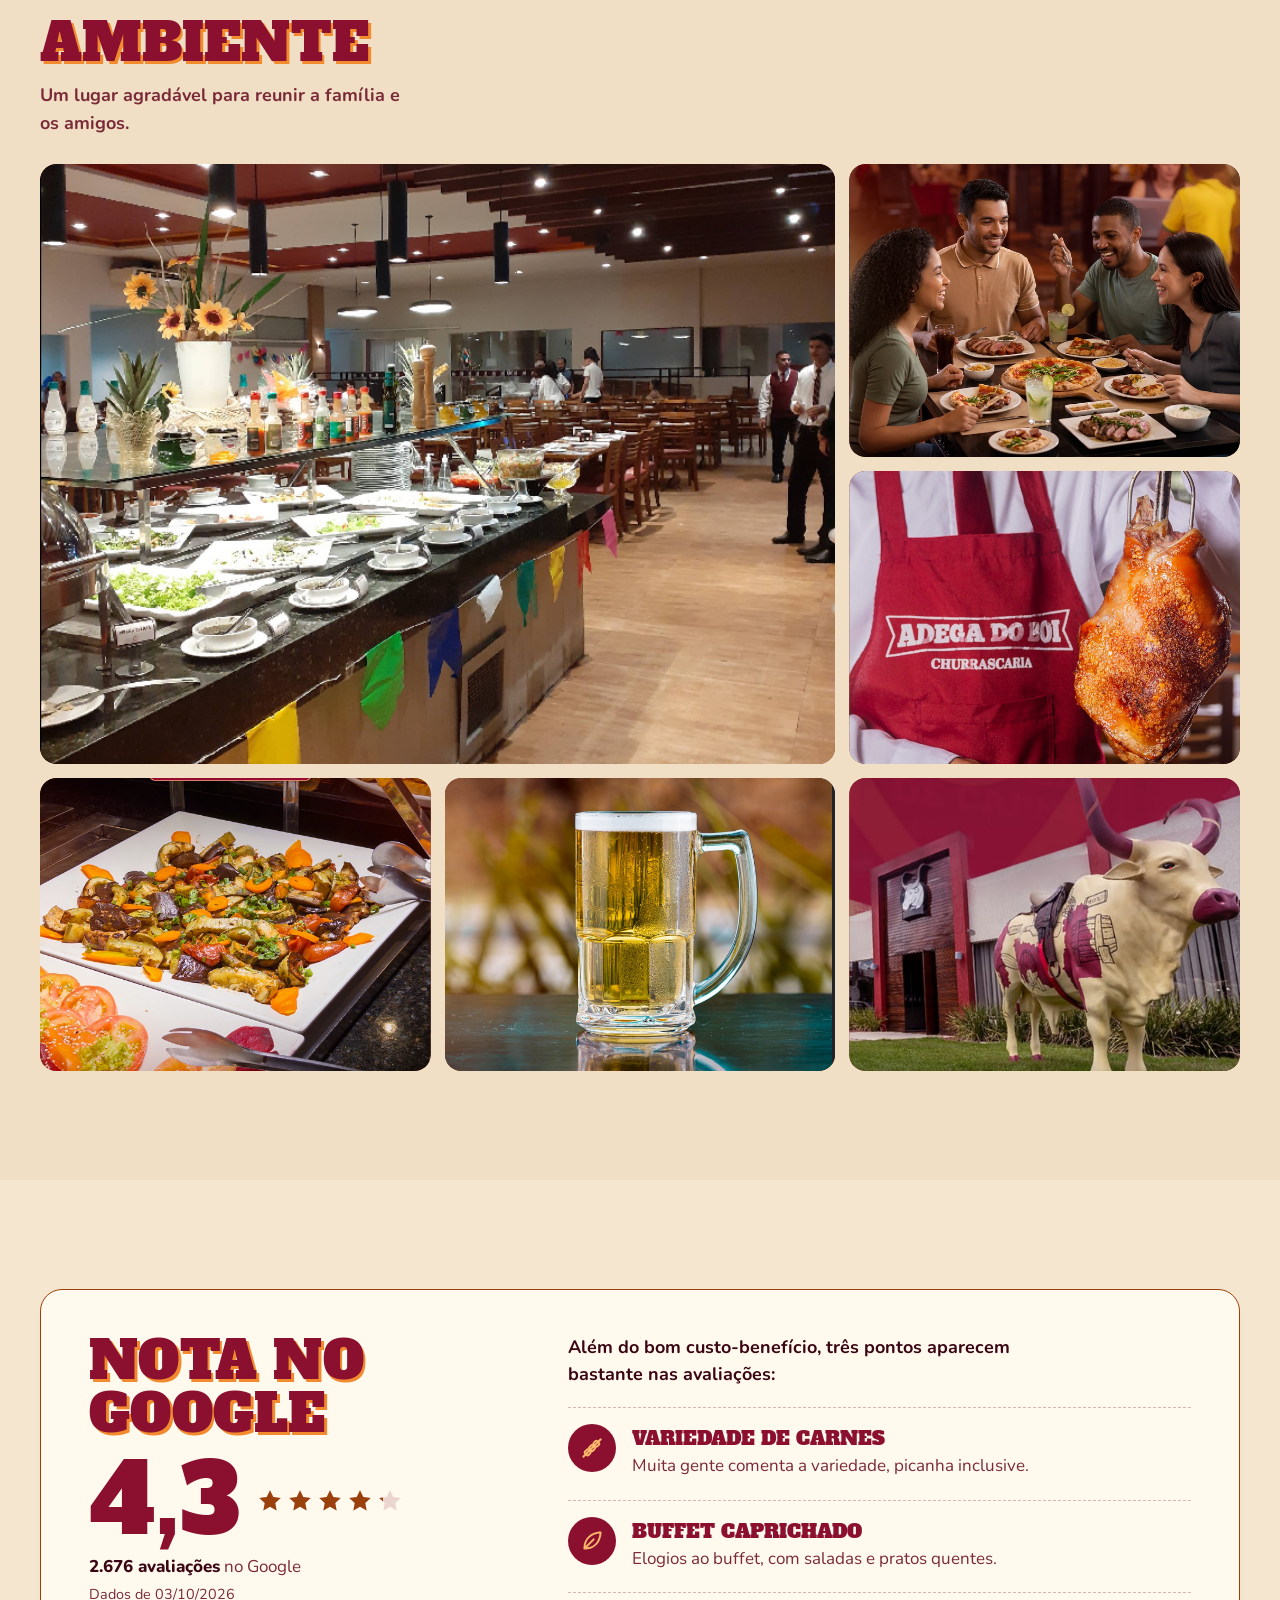
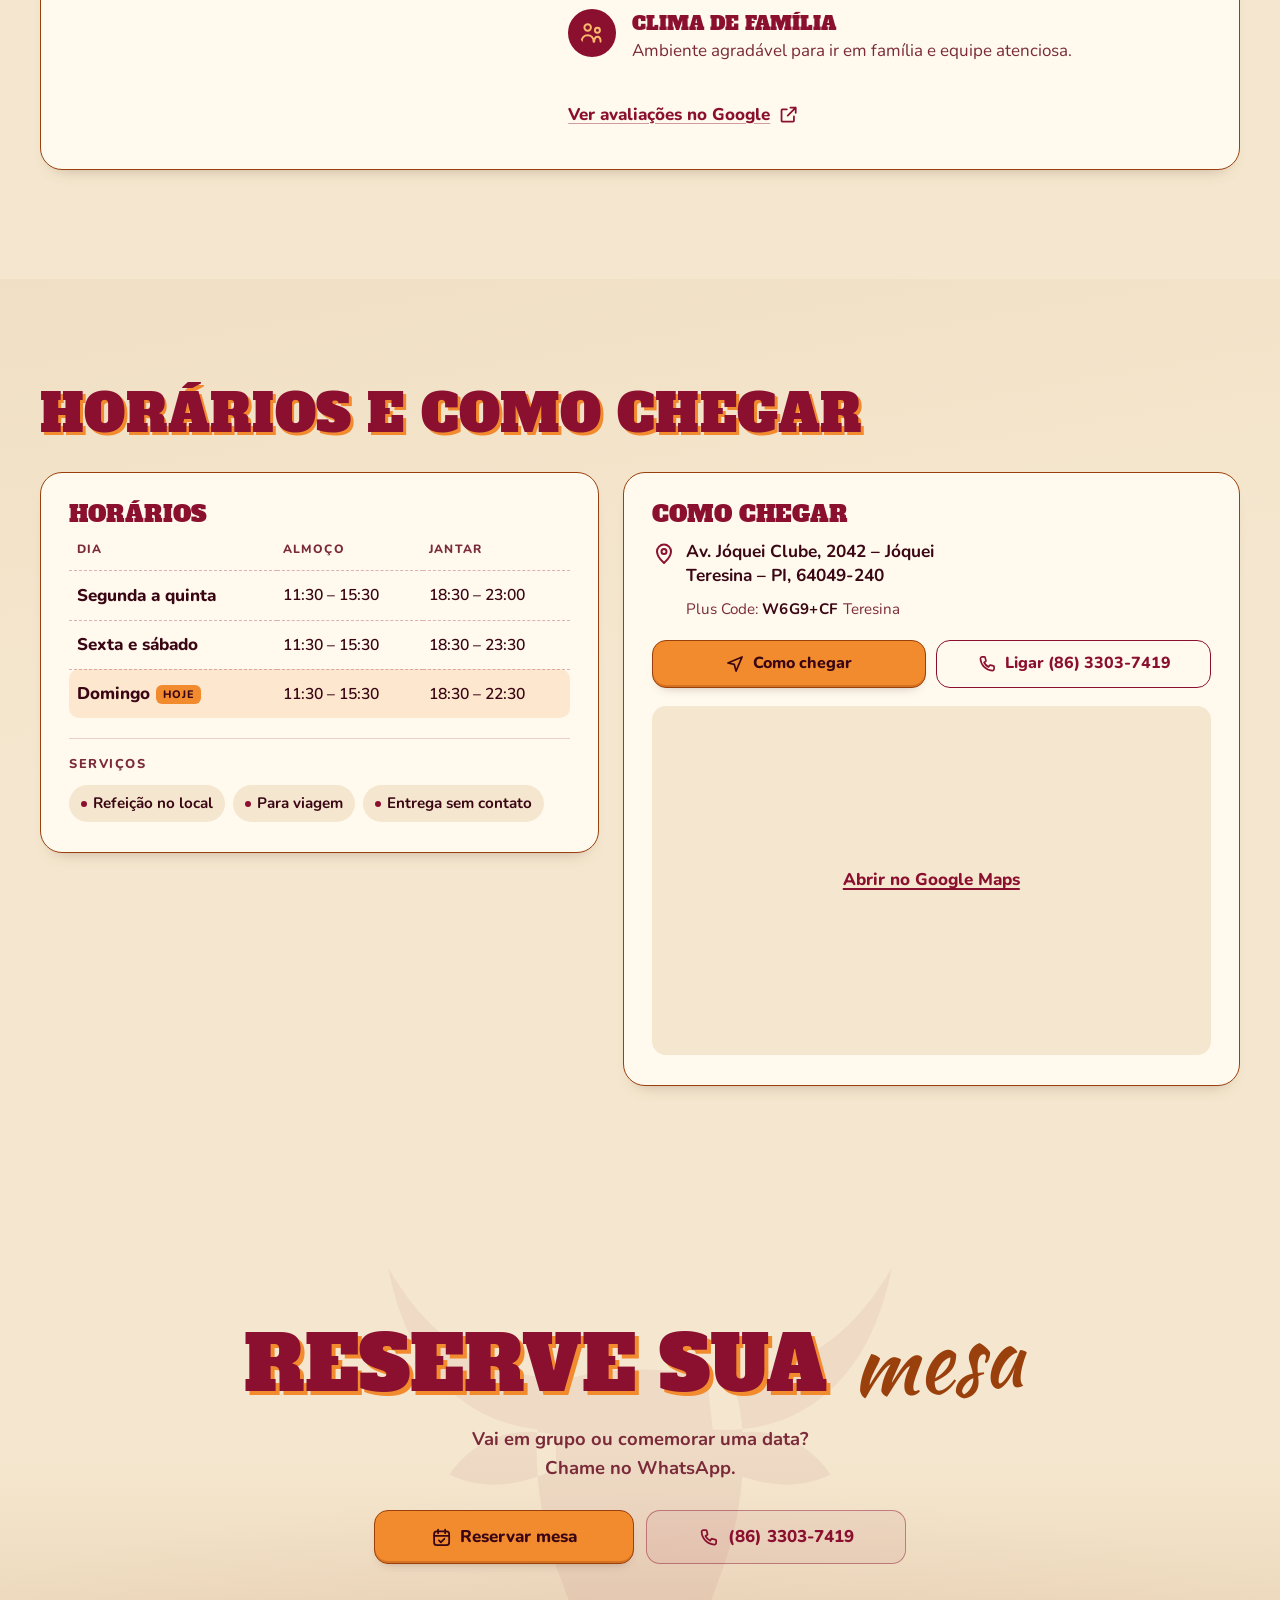
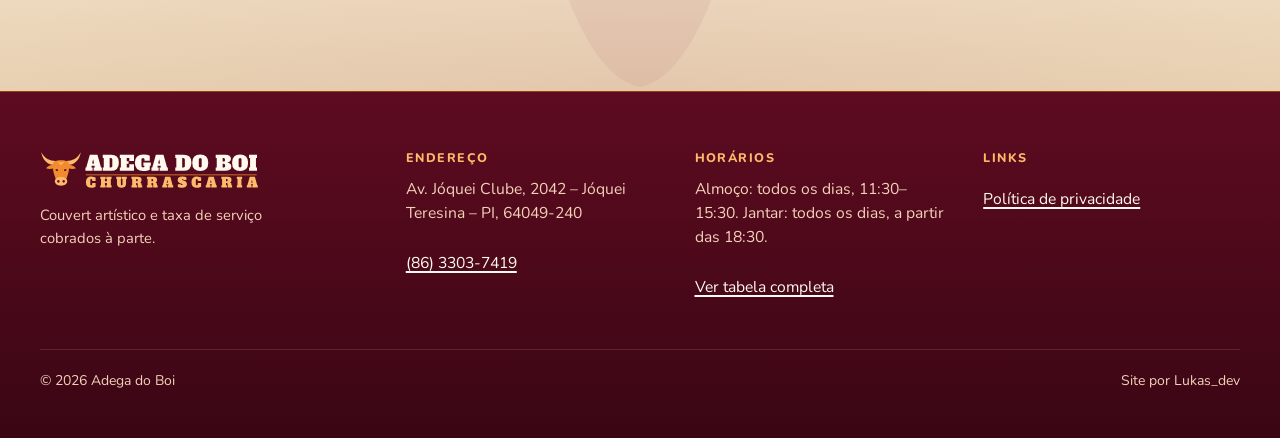
==== commit ac01c840: "Completa a galeria do Ambiente com fotos reais Os seis quadros da galeria deixam de ser placeholder:" ====
--- a/index.html
+++ b/index.html
@@ -342,10 +342,10 @@
         <ul class="gallery" role="list">
           <li class="gallery__item reveal-clip"><img src="assets/img/galeria-1.png" width="1200" height="900" alt="Salão principal visto da entrada" loading="lazy" decoding="async"></li>
           <li class="gallery__item reveal-clip"><img src="assets/img/galeria-2.png" width="1200" height="900" alt="Mesa posta para família" loading="lazy" decoding="async"></li>
-          <li class="gallery__item reveal-clip"><img src="assets/img/galeria-3.jpg" width="1200" height="900" alt="Passador servindo carne na mesa" loading="lazy" decoding="async"></li>
-          <li class="gallery__item reveal-clip"><img src="assets/img/galeria-4.jpg" width="1200" height="900" alt="Buffet de saladas" loading="lazy" decoding="async"></li>
-          <li class="gallery__item reveal-clip"><img src="assets/img/galeria-5.jpg" width="1200" height="900" alt="Chopp sendo tirado no balcão" loading="lazy" decoding="async"></li>
-          <li class="gallery__item reveal-clip"><img src="assets/img/galeria-6.jpg" width="1200" height="900" alt="Fachada da Adega do Boi na Av. Jóquei Clube" loading="lazy" decoding="async"></li>
+          <li class="gallery__item reveal-clip"><img src="assets/img/galeria-3.png" width="1200" height="900" alt="Passador servindo carne na mesa" loading="lazy" decoding="async"></li>
+          <li class="gallery__item reveal-clip"><img src="assets/img/destaques-buMet.png" width="1200" height="900" alt="Buffet de saladas" loading="lazy" decoding="async"></li>
+          <li class="gallery__item reveal-clip"><img src="assets/img/destaques-bebidas.png" width="1200" height="900" alt="Chopp sendo tirado no balcão" loading="lazy" decoding="async"></li>
+          <li class="gallery__item reveal-clip"><img src="assets/img/galeria-6.png" width="1200" height="900" alt="Fachada da Adega do Boi na Av. Jóquei Clube" loading="lazy" decoding="async"></li>
         </ul>
       </div>
     </section>
